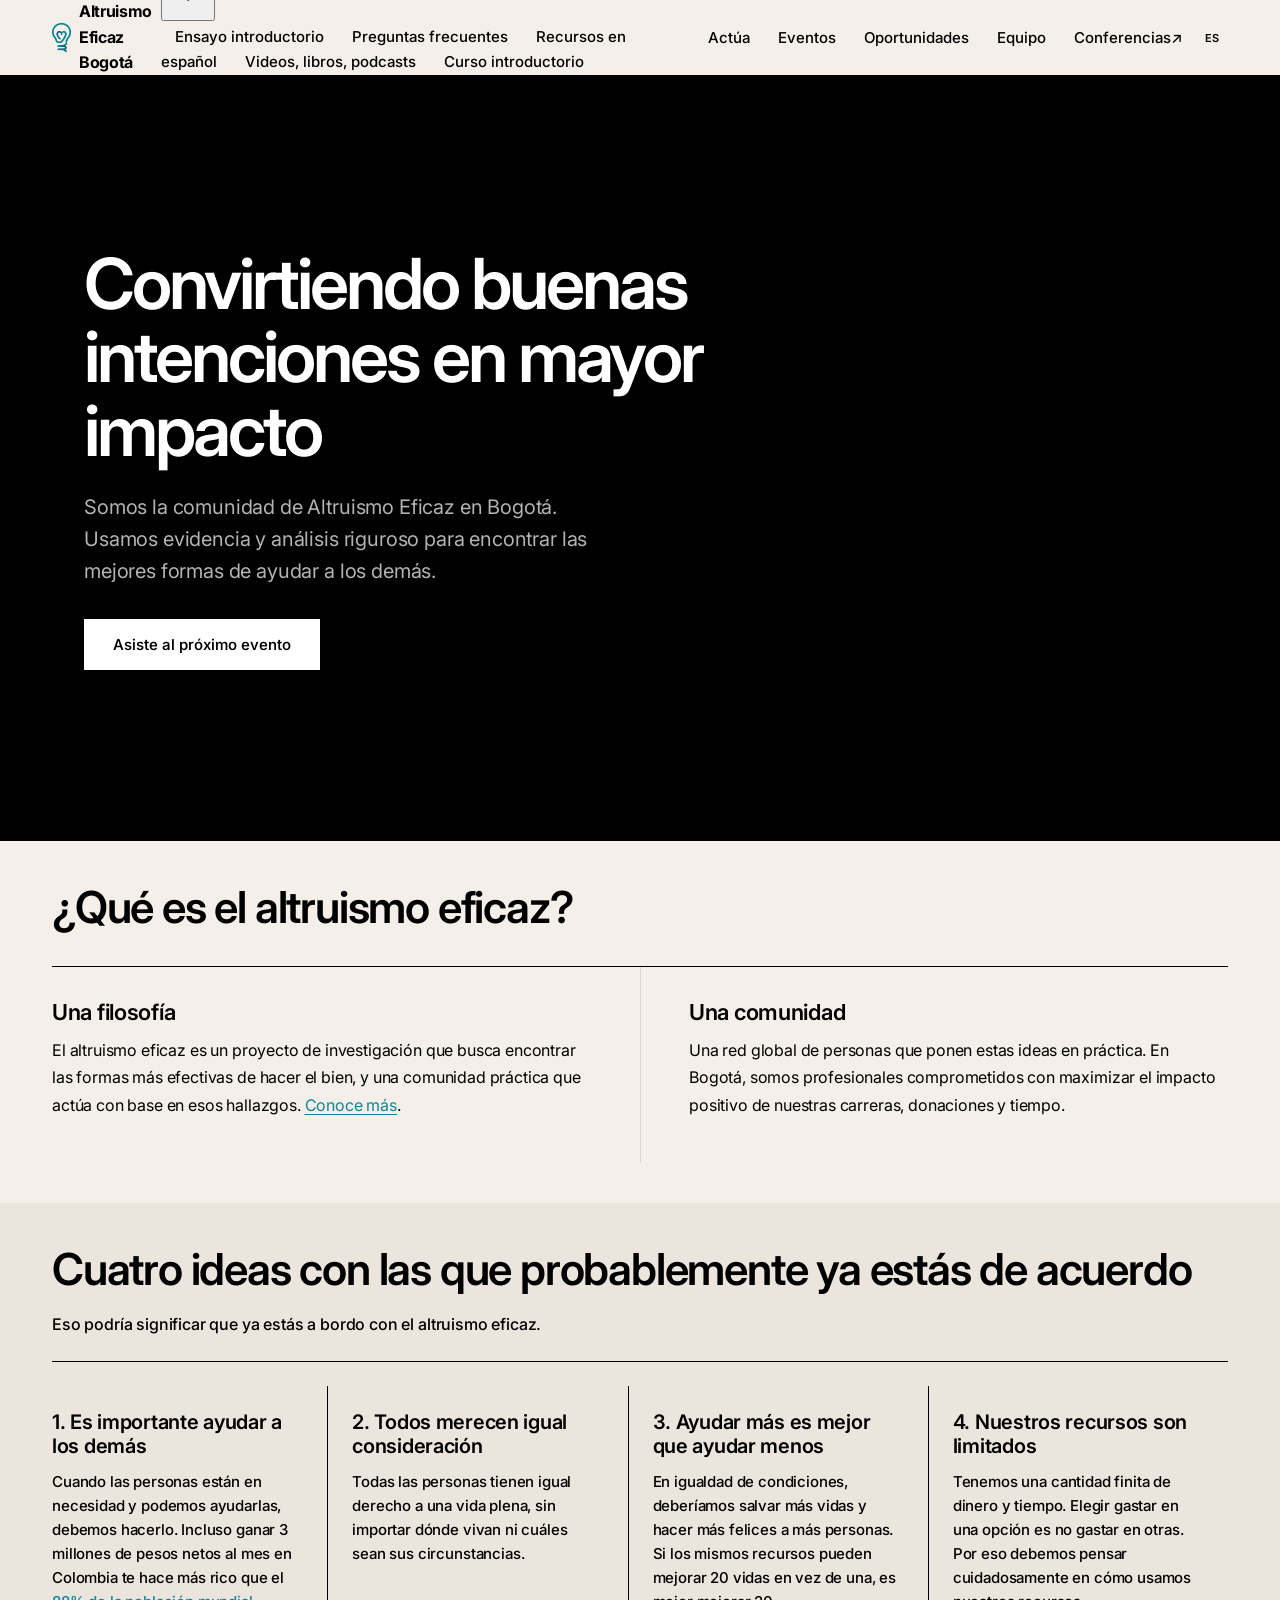
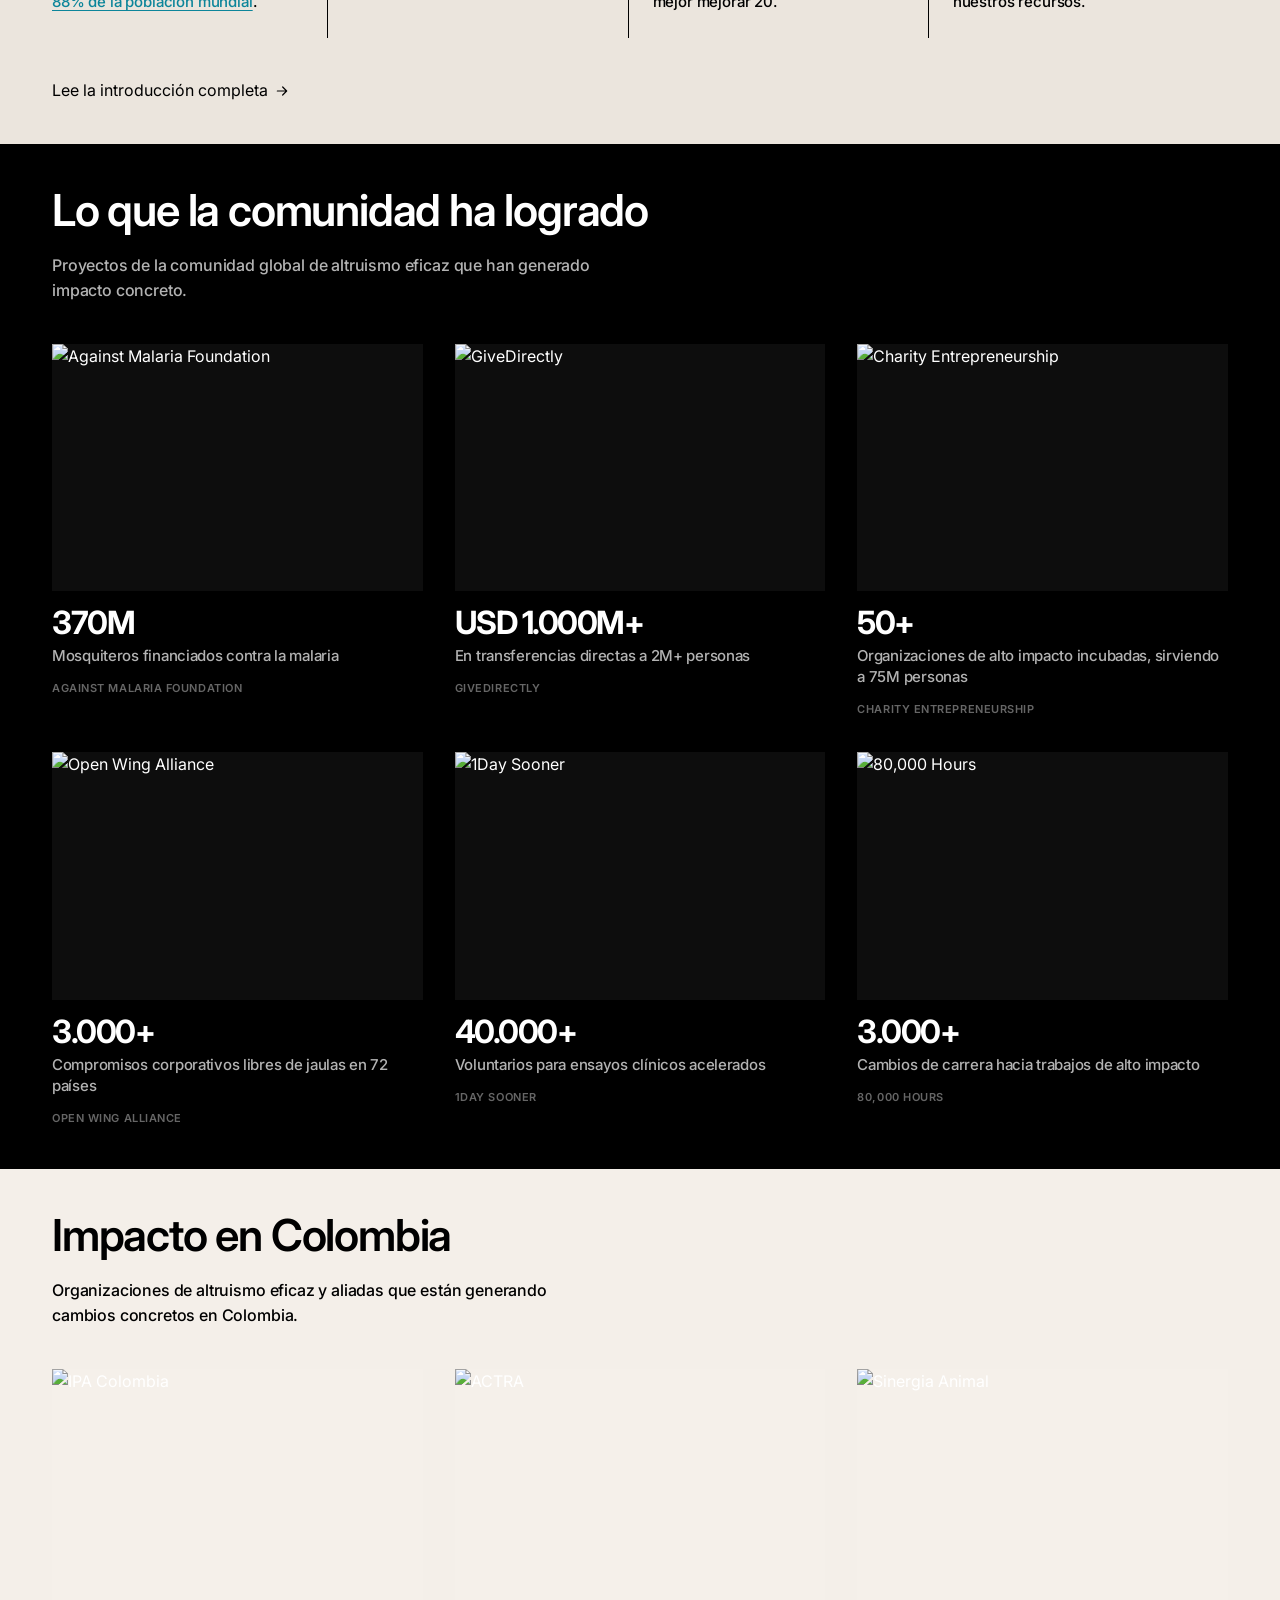
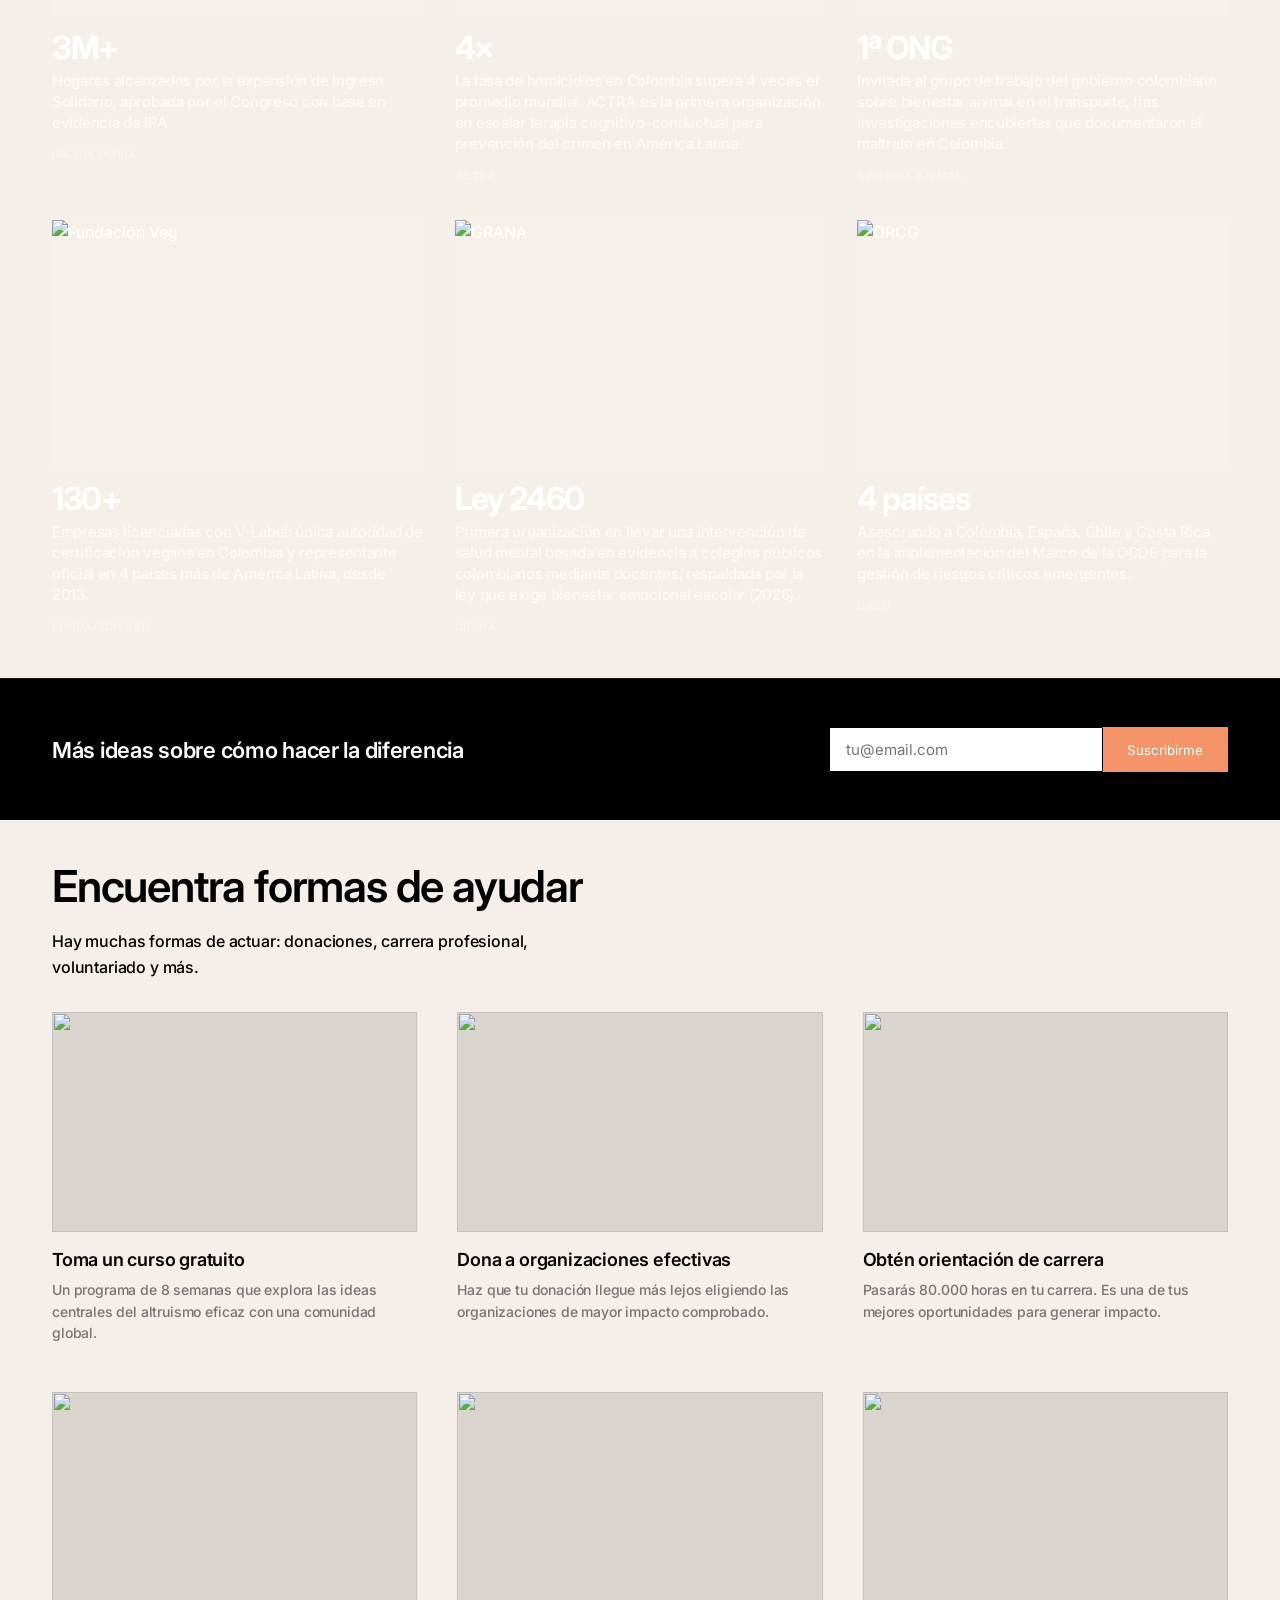
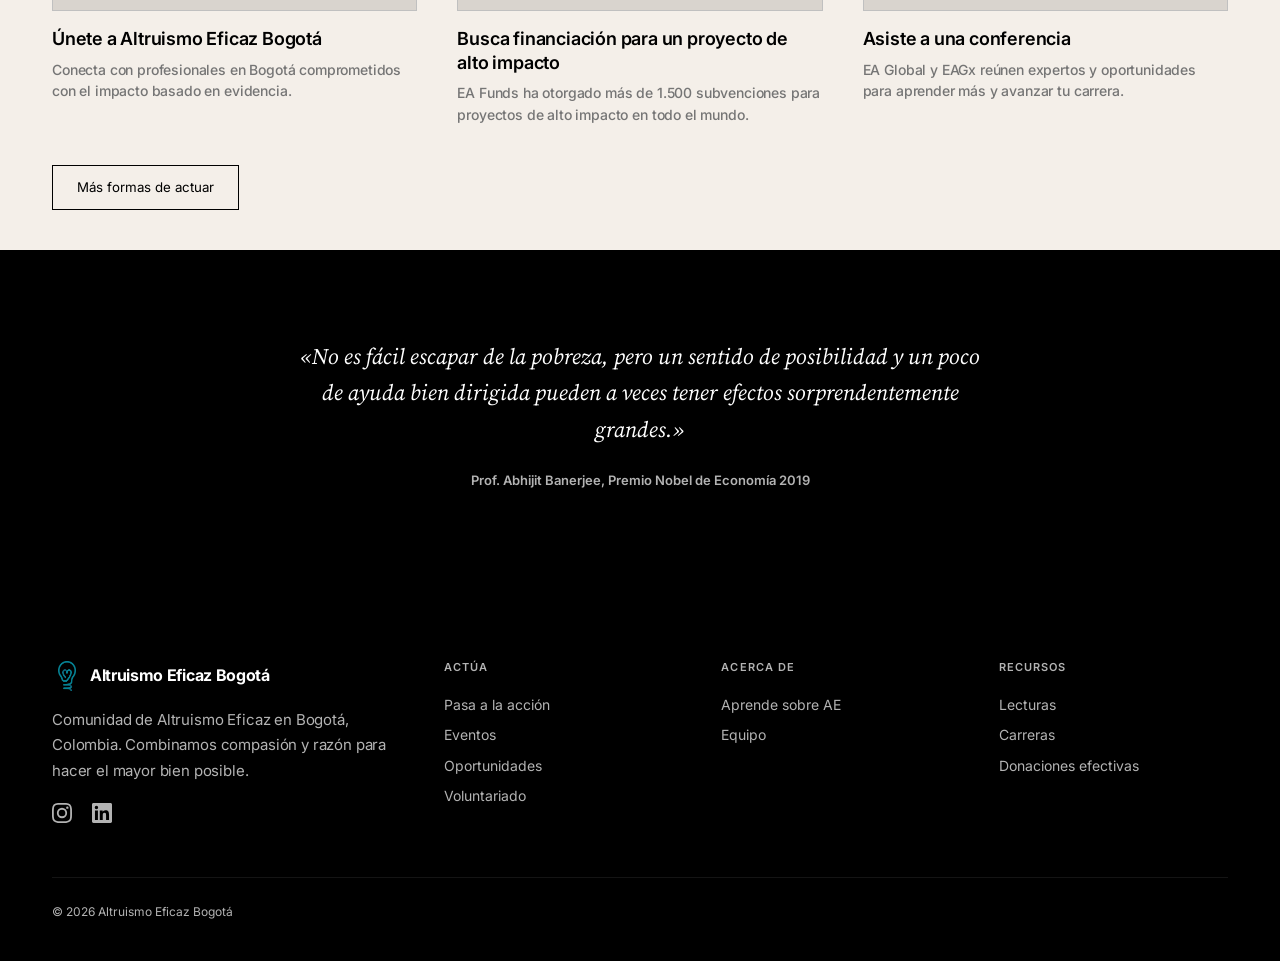
==== index.html @ b28246e8 "Update Colombia Impact cards with verified, Colombia-specific achievements" ====
<!DOCTYPE html>
<html lang="es">
<head>
  <meta charset="UTF-8">
  <meta name="viewport" content="width=device-width, initial-scale=1.0">
  <title>Altruismo Eficaz Bogotá</title>
  <meta name="description" content="Comunidad de Altruismo Eficaz en Bogotá. Combinamos compasión y razón para hacer el mayor bien posible.">
  <meta property="og:title" content="Altruismo Eficaz Bogotá">
  <meta property="og:description" content="Comunidad de Altruismo Eficaz en Bogotá. Combinamos compasión y razón para hacer el mayor bien posible.">
  <meta property="og:type" content="website">
  <meta property="og:image" content="https://website-three-orpin.vercel.app/img/hero.jpg">
  <link rel="canonical" href="https://website-three-orpin.vercel.app/">
  <link rel="preconnect" href="https://fonts.googleapis.com">
  <link rel="preconnect" href="https://fonts.gstatic.com" crossorigin>
  <link href="https://fonts.googleapis.com/css2?family=Inter:wght@400;500;600;700;800&family=Source+Serif+4:ital,opsz,wght@1,8..60,400;1,8..60,500&display=swap" rel="stylesheet">
  <link rel="icon" type="image/png" href="img/favicon.png">
  <link rel="apple-touch-icon" href="img/apple-touch-icon.png">
  <link rel="stylesheet" href="css/style.css">
</head>
<body>

  <!-- Navbar -->
  <nav class="navbar">
    <div class="container">
      <a href="index.html" class="nav-logo">
        <img src="img/logo-ea.png" alt="EA" class="nav-logo-icon">
        <span>Altruismo Eficaz Bogotá</span>
      </a>
      <div class="nav-links">
        <div class="nav-dropdown"><button class="nav-dropdown-toggle" type="button" aria-expanded="false" aria-haspopup="true"><span data-lang="es">Aprende</span><span data-lang="en">Learn</span><svg class="nav-dropdown-caret" viewBox="0 0 20 20" aria-hidden="true"><path d="M5.22 8.22a.75.75 0 0 1 1.06 0L10 11.94l3.72-3.72a.75.75 0 1 1 1.06 1.06l-4.25 4.25a.75.75 0 0 1-1.06 0L5.22 9.28a.75.75 0 0 1 0-1.06Z"/></svg></button><div class="nav-dropdown-menu" role="menu"><a href="about-ea.html" role="menuitem"><span data-lang="es">Ensayo introductorio</span><span data-lang="en">Intro essay</span></a><a href="faq.html" role="menuitem"><span data-lang="es">Preguntas frecuentes</span><span data-lang="en">FAQs</span></a><a href="recursos-espanol.html" role="menuitem"><span data-lang="es">Recursos en español</span><span data-lang="en">Spanish resources</span></a><a href="resources.html" role="menuitem"><span data-lang="es">Videos, libros, podcasts</span><span data-lang="en">Videos, books, podcasts</span></a><a href="https://www.effectivealtruism.org/courses/introductory-program" target="_blank" rel="noopener noreferrer" role="menuitem"><span data-lang="es">Curso introductorio online</span><span data-lang="en">Online intro course</span><span class="nav-dropdown-ext" aria-hidden="true">↗</span></a><a href="https://www.effectivealtruism.org/stories" target="_blank" rel="noopener noreferrer" role="menuitem"><span data-lang="es">Historias de la comunidad</span><span data-lang="en">Community stories</span><span class="nav-dropdown-ext" aria-hidden="true">↗</span></a><span class="nav-dropdown-placeholder" role="menuitem" aria-disabled="true"><span data-lang="es">Newsletter de EA</span><span data-lang="en">EA Newsletter</span></span><a href="https://forum.effectivealtruism.org/handbook" target="_blank" rel="noopener noreferrer" role="menuitem"><span data-lang="es">Manual de EA</span><span data-lang="en">EA Handbook</span><span class="nav-dropdown-ext" aria-hidden="true">↗</span></a><a href="https://forum.effectivealtruism.org/" target="_blank" rel="noopener noreferrer" role="menuitem"><span data-lang="es">Foro de EA</span><span data-lang="en">EA Forum</span><span class="nav-dropdown-ext" aria-hidden="true">↗</span></a></div></div>
        <a href="get-involved.html"><span data-lang="es">Actúa</span><span data-lang="en">Take action</span></a>
        <a href="events.html"><span data-lang="es">Eventos</span><span data-lang="en">Events</span></a>
        <a href="opportunities.html"><span data-lang="es">Oportunidades</span><span data-lang="en">Opportunities</span></a>
        <a href="team.html"><span data-lang="es">Equipo</span><span data-lang="en">Team</span></a>
        <a href="https://www.effectivealtruism.org/ea-global" target="_blank" rel="noopener noreferrer"><span data-lang="es">Conferencias</span><span data-lang="en">Conferences</span><span class="nav-ext" aria-hidden="true">↗</span></a>
      </div>
      <div class="nav-right">
        <div class="lang-toggle">
          <button data-lang="es">ES</button>
          <button data-lang="en">EN</button>
        </div>
        <button class="hamburger" aria-label="Menu">
          <span></span><span></span><span></span>
        </button>
      </div>
    </div>
  </nav>

  <!-- Mobile Nav -->
  <div class="mobile-nav">
    <a href="index.html" class="active"><span data-lang="es">Inicio</span><span data-lang="en">Home</span></a>
    <div class="nav-dropdown"><button class="nav-dropdown-toggle" type="button" aria-expanded="false" aria-haspopup="true"><span data-lang="es">Aprende</span><span data-lang="en">Learn</span><svg class="nav-dropdown-caret" viewBox="0 0 20 20" aria-hidden="true"><path d="M5.22 8.22a.75.75 0 0 1 1.06 0L10 11.94l3.72-3.72a.75.75 0 1 1 1.06 1.06l-4.25 4.25a.75.75 0 0 1-1.06 0L5.22 9.28a.75.75 0 0 1 0-1.06Z"/></svg></button><div class="nav-dropdown-menu" role="menu"><a href="about-ea.html" role="menuitem"><span data-lang="es">Ensayo introductorio</span><span data-lang="en">Intro essay</span></a><a href="faq.html" role="menuitem"><span data-lang="es">Preguntas frecuentes</span><span data-lang="en">FAQs</span></a><a href="recursos-espanol.html" role="menuitem"><span data-lang="es">Recursos en español</span><span data-lang="en">Spanish resources</span></a><a href="resources.html" role="menuitem"><span data-lang="es">Videos, libros, podcasts</span><span data-lang="en">Videos, books, podcasts</span></a><a href="https://www.effectivealtruism.org/courses/introductory-program" target="_blank" rel="noopener noreferrer" role="menuitem"><span data-lang="es">Curso introductorio online</span><span data-lang="en">Online intro course</span><span class="nav-dropdown-ext" aria-hidden="true">↗</span></a><a href="https://www.effectivealtruism.org/stories" target="_blank" rel="noopener noreferrer" role="menuitem"><span data-lang="es">Historias de la comunidad</span><span data-lang="en">Community stories</span><span class="nav-dropdown-ext" aria-hidden="true">↗</span></a><span class="nav-dropdown-placeholder" role="menuitem" aria-disabled="true"><span data-lang="es">Newsletter de EA</span><span data-lang="en">EA Newsletter</span></span><a href="https://forum.effectivealtruism.org/handbook" target="_blank" rel="noopener noreferrer" role="menuitem"><span data-lang="es">Manual de EA</span><span data-lang="en">EA Handbook</span><span class="nav-dropdown-ext" aria-hidden="true">↗</span></a><a href="https://forum.effectivealtruism.org/" target="_blank" rel="noopener noreferrer" role="menuitem"><span data-lang="es">Foro de EA</span><span data-lang="en">EA Forum</span><span class="nav-dropdown-ext" aria-hidden="true">↗</span></a></div></div>
    <a href="get-involved.html"><span data-lang="es">Actúa</span><span data-lang="en">Take action</span></a>
    <a href="events.html"><span data-lang="es">Eventos</span><span data-lang="en">Events</span></a>
    <a href="opportunities.html"><span data-lang="es">Oportunidades</span><span data-lang="en">Opportunities</span></a>
    <a href="team.html"><span data-lang="es">Equipo</span><span data-lang="en">Team</span></a>
    <a href="https://www.effectivealtruism.org/ea-global" target="_blank" rel="noopener noreferrer"><span data-lang="es">Conferencias</span><span data-lang="en">Conferences</span><span class="nav-ext" aria-hidden="true">↗</span></a>
  </div>

  <!-- Hero -->
  <section class="hero">
    <div class="hero-content">
      <h1>
        <span data-lang="es">Convirtiendo buenas intenciones en mayor impacto</span>
        <span data-lang="en">Turning good intentions into greater impact</span>
      </h1>
      <p>
        <span data-lang="es">Somos la comunidad de Altruismo Eficaz en Bogotá. Usamos evidencia y análisis riguroso para encontrar las mejores formas de ayudar a los demás.</span>
        <span data-lang="en">We are Bogotá's Effective Altruism community. We use evidence and rigorous analysis to find the best ways to help others.</span>
      </p>
      <div class="hero-buttons">
        <a href="events.html" class="btn btn-white btn-lg">
          <span data-lang="es">Asiste al próximo evento</span>
          <span data-lang="en">Come to our next event</span>
        </a>
      </div>
    </div>
  </section>

  <div class="page-content">

  <!-- What is EA? -->
  <section class="section bg-paper">
    <div class="container">
      <div class="fade-in">
        <h2>
          <span data-lang="es">¿Qué es el altruismo eficaz?</span>
          <span data-lang="en">What is effective altruism?</span>
        </h2>

        <div class="two-col-definition">
          <div class="col">
            <h3>
              <span data-lang="es">Una filosofía</span>
              <span data-lang="en">A philosophy</span>
            </h3>
            <p>
              <span data-lang="es">El altruismo eficaz es un proyecto de investigación que busca encontrar las formas más efectivas de hacer el bien, y una comunidad práctica que actúa con base en esos hallazgos. <a href="about-ea.html">Conoce más</a>.</span>
              <span data-lang="en">Effective altruism is a research project that seeks to find the most effective ways to do good, and a practical community that acts on those findings. <a href="about-ea.html">Learn more</a>.</span>
            </p>
          </div>
          <div class="col">
            <h3>
              <span data-lang="es">Una comunidad</span>
              <span data-lang="en">A community</span>
            </h3>
            <p>
              <span data-lang="es">Una red global de personas que ponen estas ideas en práctica. En Bogotá, somos profesionales comprometidos con maximizar el impacto positivo de nuestras carreras, donaciones y tiempo.</span>
              <span data-lang="en">A global network of people putting these ideas into practice. In Bogotá, we are professionals committed to maximizing the positive impact of our careers, donations, and time.</span>
            </p>
          </div>
        </div>
      </div>
    </div>
  </section>

  <!-- Four ideas -->
  <section class="section bg-warm">
    <div class="container">
      <div class="fade-in">
        <h2>
          <span data-lang="es">Cuatro ideas con las que probablemente ya estás de acuerdo</span>
          <span data-lang="en">Four ideas you probably already agree with</span>
        </h2>
        <p class="section-subtitle">
          <span data-lang="es">Eso podría significar que ya estás a bordo con el altruismo eficaz.</span>
          <span data-lang="en">That could mean you're already on board with effective altruism.</span>
        </p>
        <hr class="section-rule">

        <div class="ideas-grid">
          <div class="idea-item">
            <h4>
              <span data-lang="es">1. Es importante ayudar a los demás</span>
              <span data-lang="en">1. It's important to help others</span>
            </h4>
            <p>
              <span data-lang="es">Cuando las personas están en necesidad y podemos ayudarlas, debemos hacerlo. Incluso ganar 3 millones de pesos netos al mes en Colombia te hace más rico que el <a href="https://www.givingwhatwecan.org/how-rich-am-i?income=36000000&countryCode=COL&numAdults=1&numChildren=0" target="_blank" rel="noopener">88% de la población mundial</a>.</span>
              <span data-lang="en">When people are in need and we can help them, we should. Even earning 3 million pesos a month after taxes in Colombia makes you richer than <a href="https://www.givingwhatwecan.org/how-rich-am-i?income=36000000&countryCode=COL&numAdults=1&numChildren=0" target="_blank" rel="noopener">88% of the world's population</a>.</span>
            </p>
          </div>

          <div class="idea-item">
            <h4>
              <span data-lang="es">2. Todos merecen igual consideración</span>
              <span data-lang="en">2. Everyone deserves equal consideration</span>
            </h4>
            <p>
              <span data-lang="es">Todas las personas tienen igual derecho a una vida plena, sin importar dónde vivan ni cuáles sean sus circunstancias.</span>
              <span data-lang="en">Everyone has an equal claim to a fulfilling life, regardless of where they live or their circumstances.</span>
            </p>
          </div>

          <div class="idea-item">
            <h4>
              <span data-lang="es">3. Ayudar más es mejor que ayudar menos</span>
              <span data-lang="en">3. Helping more is better than helping less</span>
            </h4>
            <p>
              <span data-lang="es">En igualdad de condiciones, deberíamos salvar más vidas y hacer más felices a más personas. Si los mismos recursos pueden mejorar 20 vidas en vez de una, es mejor mejorar 20.</span>
              <span data-lang="en">All else being equal, we should save more lives and make more people happier. If the same resources can improve 20 lives instead of one, it's better to improve 20.</span>
            </p>
          </div>

          <div class="idea-item">
            <h4>
              <span data-lang="es">4. Nuestros recursos son limitados</span>
              <span data-lang="en">4. Our resources are limited</span>
            </h4>
            <p>
              <span data-lang="es">Tenemos una cantidad finita de dinero y tiempo. Elegir gastar en una opción es no gastar en otras. Por eso debemos pensar cuidadosamente en cómo usamos nuestros recursos.</span>
              <span data-lang="en">We have a finite amount of money and time. Choosing to spend on one option means not spending it on others. That's why we must think carefully about how we use our resources.</span>
            </p>
          </div>
        </div>

        <div class="section-cta">
          <a href="about-ea.html" class="link-arrow">
            <span data-lang="es">Lee la introducción completa</span>
            <span data-lang="en">Read the full introduction</span>
            <svg width="16" height="16" viewBox="0 0 16 16" fill="none"><path d="M3.333 8h9.334M8.667 4l4 4-4 4" stroke="currentColor" stroke-width="1.2" stroke-linecap="round" stroke-linejoin="round"/></svg>
          </a>
        </div>
      </div>
    </div>
  </section>

  <!-- What the community has achieved -->
  <section class="section-dark impact-section">
    <div class="container">
      <div class="fade-in">
        <h2>
          <span data-lang="es">Lo que la comunidad ha logrado</span>
          <span data-lang="en">What the community has achieved</span>
        </h2>
        <p class="section-subtitle" style="color: var(--text-light-muted);">
          <span data-lang="es">Proyectos de la comunidad global de altruismo eficaz que han generado impacto concreto.</span>
          <span data-lang="en">Projects from the global effective altruism community with concrete, measurable impact.</span>
        </p>
      </div>

      <div class="impact-grid fade-in">
        <a href="https://www.againstmalaria.com/" class="impact-card">
          <div class="impact-card-img"><img src="img/impact-amf.jpg" alt="Against Malaria Foundation" loading="lazy"></div>
          <div class="impact-card-body">
            <span class="impact-stat">370M</span>
            <h4><span data-lang="es">Mosquiteros financiados contra la malaria</span><span data-lang="en">Bed nets funded against malaria</span></h4>
            <span class="impact-org">Against Malaria Foundation</span>
          </div>
        </a>

        <a href="https://www.givedirectly.org/" class="impact-card">
          <div class="impact-card-img"><img src="img/impact-gd.jpg" alt="GiveDirectly" loading="lazy"></div>
          <div class="impact-card-body">
            <span class="impact-stat"><span data-lang="es">USD 1.000M+</span><span data-lang="en">US$1B+</span></span>
            <h4><span data-lang="es">En transferencias directas a 2M+ personas</span><span data-lang="en">In cash transfers to 2M+ people</span></h4>
            <span class="impact-org">GiveDirectly</span>
          </div>
        </a>

        <a href="https://www.charityentrepreneurship.com/" class="impact-card">
          <div class="impact-card-img"><img src="img/impact-ce.jpg" alt="Charity Entrepreneurship" loading="lazy"></div>
          <div class="impact-card-body">
            <span class="impact-stat">50+</span>
            <h4><span data-lang="es">Organizaciones de alto impacto incubadas, sirviendo a 75M personas</span><span data-lang="en">High-impact charities incubated, serving 75M people</span></h4>
            <span class="impact-org">Charity Entrepreneurship</span>
          </div>
        </a>

        <a href="https://openwingalliance.org/" class="impact-card">
          <div class="impact-card-img"><img src="img/impact-owa.jpg" alt="Open Wing Alliance" loading="lazy"></div>
          <div class="impact-card-body">
            <span class="impact-stat">3.000+</span>
            <h4><span data-lang="es">Compromisos corporativos libres de jaulas en 72 países</span><span data-lang="en">Corporate cage-free commitments across 72 countries</span></h4>
            <span class="impact-org">Open Wing Alliance</span>
          </div>
        </a>

        <a href="https://www.1daysooner.org/" class="impact-card">
          <div class="impact-card-img"><img src="img/impact-1ds.jpg" alt="1Day Sooner" loading="lazy"></div>
          <div class="impact-card-body">
            <span class="impact-stat">40.000+</span>
            <h4><span data-lang="es">Voluntarios para ensayos clínicos acelerados</span><span data-lang="en">Volunteers for accelerated clinical trials</span></h4>
            <span class="impact-org">1Day Sooner</span>
          </div>
        </a>

        <a href="https://80000hours.org/" class="impact-card">
          <div class="impact-card-img"><img src="img/impact-80k.jpg" alt="80,000 Hours" loading="lazy"></div>
          <div class="impact-card-body">
            <span class="impact-stat">3.000+</span>
            <h4><span data-lang="es">Cambios de carrera hacia trabajos de alto impacto</span><span data-lang="en">Career changes toward high-impact work</span></h4>
            <span class="impact-org">80,000 Hours</span>
          </div>
        </a>
      </div>
    </div>
  </section>

  <!-- Colombia Impact -->
  <section class="section bg-paper impact-section">
    <div class="container">
      <div class="fade-in">
        <h2>
          <span data-lang="es">Impacto en Colombia</span>
          <span data-lang="en">Impact in Colombia</span>
        </h2>
        <p class="section-subtitle">
          <span data-lang="es">Organizaciones de altruismo eficaz y aliadas que están generando cambios concretos en Colombia.</span>
          <span data-lang="en">Effective altruism and aligned organizations driving concrete change in Colombia.</span>
        </p>
      </div>

      <div class="impact-grid fade-in">
        <a href="https://www.poverty-action.org/country/colombia" class="impact-card impact-card-light">
          <div class="impact-card-img"><img src="img/impact-ipa.jpg" alt="IPA Colombia" loading="lazy"></div>
          <div class="impact-card-body">
            <span class="impact-stat">3M+</span>
            <h4><span data-lang="es">Hogares alcanzados por la expansión de Ingreso Solidario, aprobada por el Congreso con base en evidencia de IPA</span><span data-lang="en">Households reached by the Ingreso Solidario expansion, approved by Congress based on IPA evidence</span></h4>
            <span class="impact-org">IPA Colombia</span>
          </div>
        </a>

        <a href="https://actra.ngo/" class="impact-card impact-card-light">
          <div class="impact-card-img"><img src="img/impact-actra.jpg" alt="ACTRA" loading="lazy"></div>
          <div class="impact-card-body">
            <span class="impact-stat">4×</span>
            <h4><span data-lang="es">La tasa de homicidios en Colombia supera 4 veces el promedio mundial. ACTRA es la primera organización en escalar terapia cognitivo-conductual para prevención del crimen en América Latina.</span><span data-lang="en">Colombia's homicide rate is 4x the global average. ACTRA is the first organization to scale cognitive behavioral therapy for crime prevention in Latin America.</span></h4>
            <span class="impact-org">ACTRA</span>
          </div>
        </a>

        <a href="https://sinergiaanimal.org/" class="impact-card impact-card-light">
          <div class="impact-card-img"><img src="img/impact-sinergia.jpg" alt="Sinergia Animal" loading="lazy"></div>
          <div class="impact-card-body">
            <span class="impact-stat">1ª ONG</span>
            <h4><span data-lang="es">Invitada al grupo de trabajo del gobierno colombiano sobre bienestar animal en el transporte, tras investigaciones encubiertas que documentaron el maltrato en Colombia.</span><span data-lang="en">First NGO invited to join a Colombian government working group on animal welfare in transport, following undercover investigations documenting cruelty in Colombia.</span></h4>
            <span class="impact-org">Sinergia Animal</span>
          </div>
        </a>

        <a href="https://fundacionveg.org/" class="impact-card impact-card-light">
          <div class="impact-card-img"><img src="img/impact-veg.jpg" alt="Fundación Veg" loading="lazy"></div>
          <div class="impact-card-body">
            <span class="impact-stat">130+</span>
            <h4><span data-lang="es">Empresas licenciadas con V-Label: única autoridad de certificación vegana en Colombia y representante oficial en 4 países más de América Latina, desde 2013.</span><span data-lang="en">Companies licensed with V-Label: the only vegan certification authority in Colombia and official representative in 4 other Latin American countries, since 2013.</span></h4>
            <span class="impact-org">Fundación Veg</span>
          </div>
        </a>

        <a href="https://grana-org.lovable.app/" class="impact-card impact-card-light">
          <div class="impact-card-img"><img src="img/impact-grana.jpg" alt="GRANA" loading="lazy"></div>
          <div class="impact-card-body">
            <span class="impact-stat">Ley 2460</span>
            <h4><span data-lang="es">Primera organización en llevar una intervención de salud mental basada en evidencia a colegios públicos colombianos mediante docentes, respaldada por la ley que exige bienestar emocional escolar (2026).</span><span data-lang="en">First organization to bring an evidence-based mental health intervention to Colombian public schools via teachers, backed by the 2026 law mandating school emotional wellbeing.</span></h4>
            <span class="impact-org">GRANA</span>
          </div>
        </a>

        <a href="https://www.orcg.info" class="impact-card impact-card-light">
          <div class="impact-card-img"><img src="img/impact-orcg.jpg" alt="ORCG" loading="lazy"></div>
          <div class="impact-card-body">
            <span class="impact-stat">4 países</span>
            <h4><span data-lang="es">Asesorando a Colombia, España, Chile y Costa Rica en la implementación del Marco de la OCDE para la gestión de riesgos críticos emergentes.</span><span data-lang="en">Advising Colombia, Spain, Chile, and Costa Rica on implementing the OECD Framework for Managing Emerging Critical Risks.</span></h4>
            <span class="impact-org">ORCG</span>
          </div>
        </a>

      </div>
    </div>
  </section>

  <!-- Newsletter -->
  <section class="section-dark newsletter-section" style="border-top: 1px solid rgba(255,255,255,0.08);">
    <div class="container">
      <div class="newsletter-inner">
        <h3 style="color: var(--text-light);">
          <span data-lang="es">Más ideas sobre cómo hacer la diferencia</span>
          <span data-lang="en">More ideas on how to make a difference</span>
        </h3>
        <div class="newsletter-form">
          <input type="email" placeholder="tu@email.com">
          <a href="#newsletter" class="btn btn-salmon">
            <span data-lang="es">Suscribirme</span>
            <span data-lang="en">Subscribe</span>
          </a>
        </div>
      </div>
    </div>
  </section>

  <!-- Find ways to help -->
  <section class="section bg-paper">
    <div class="container">
      <div class="fade-in">
        <h2>
          <span data-lang="es">Encuentra formas de ayudar</span>
          <span data-lang="en">Find ways to help</span>
        </h2>
        <p class="section-subtitle">
          <span data-lang="es">Hay muchas formas de actuar: donaciones, carrera profesional, voluntariado y más.</span>
          <span data-lang="en">There are many ways to take action: donations, career choices, volunteering, and more.</span>
        </p>

        <div class="ways-cards">
          <a href="https://www.effectivealtruism.org/courses" class="way-card">
            <div class="way-card-img"><img src="img/ways-course.jpg" alt="" loading="lazy"></div>
            <h5><span data-lang="es">Toma un curso gratuito</span><span data-lang="en">Take a free online course</span></h5>
            <p><span data-lang="es">Un programa de 8 semanas que explora las ideas centrales del altruismo eficaz con una comunidad global.</span><span data-lang="en">An 8-week program exploring the core ideas of effective altruism with a global community.</span></p>
          </a>

          <a href="https://www.givingwhatwecan.org/best-charities-to-donate-to-2025" class="way-card">
            <div class="way-card-img"><img src="img/ways-donate.jpg" alt="" loading="lazy"></div>
            <h5><span data-lang="es">Dona a organizaciones efectivas</span><span data-lang="en">Donate to effective charities</span></h5>
            <p><span data-lang="es">Haz que tu donación llegue más lejos eligiendo las organizaciones de mayor impacto comprobado.</span><span data-lang="en">Make your donation go further by choosing charities with the highest proven impact.</span></p>
          </a>

          <a href="https://www.80000hours.org/" class="way-card">
            <div class="way-card-img"><img src="img/ways-career.jpg" alt="" loading="lazy"></div>
            <h5><span data-lang="es">Obtén orientación de carrera</span><span data-lang="en">Get career guidance</span></h5>
            <p><span data-lang="es">Pasarás 80.000 horas en tu carrera. Es una de tus mejores oportunidades para generar impacto.</span><span data-lang="en">You'll spend 80,000 hours on your career. It's one of your best opportunities for impact.</span></p>
          </a>

          <a href="get-involved.html" class="way-card">
            <div class="way-card-img"><img src="img/ways-join.jpg" alt="" loading="lazy"></div>
            <h5><span data-lang="es">Únete a Altruismo Eficaz Bogotá</span><span data-lang="en">Join Effective Altruism Bogotá</span></h5>
            <p><span data-lang="es">Conecta con profesionales en Bogotá comprometidos con el impacto basado en evidencia.</span><span data-lang="en">Connect with professionals in Bogotá committed to evidence-based impact.</span></p>
          </a>

          <a href="https://funds.effectivealtruism.org/" class="way-card">
            <div class="way-card-img"><img src="img/ways-funding.jpg" alt="" loading="lazy"></div>
            <h5><span data-lang="es">Busca financiación para un proyecto de alto impacto</span><span data-lang="en">Seek funding for a high-impact project</span></h5>
            <p><span data-lang="es">EA Funds ha otorgado más de 1.500 subvenciones para proyectos de alto impacto en todo el mundo.</span><span data-lang="en">EA Funds has awarded over 1,500 grants for high-impact projects around the world.</span></p>
          </a>

          <a href="https://www.effectivealtruism.org/ea-global" class="way-card">
            <div class="way-card-img"><img src="img/ways-conference.jpg" alt="" loading="lazy"></div>
            <h5><span data-lang="es">Asiste a una conferencia</span><span data-lang="en">Attend a conference</span></h5>
            <p><span data-lang="es">EA Global y EAGx reúnen expertos y oportunidades para aprender más y avanzar tu carrera.</span><span data-lang="en">EA Global and EAGx feature experts and opportunities to learn more and advance your career.</span></p>
          </a>
        </div>

        <div class="section-cta">
          <a href="get-involved.html" class="btn btn-secondary">
            <span data-lang="es">Más formas de actuar</span>
            <span data-lang="en">More ways to take action</span>
          </a>
        </div>
      </div>
    </div>
  </section>

  <!-- Quote -->
  <section class="section-dark">
    <div class="container">
      <div class="quote-block fade-in">
        <blockquote>
          <span data-lang="es">«No es fácil escapar de la pobreza, pero un sentido de posibilidad y un poco de ayuda bien dirigida pueden a veces tener efectos sorprendentemente grandes.»</span>
          <span data-lang="en">"It is not easy to escape from poverty, but a sense of possibility and a little bit of well-targeted help can sometimes have surprisingly large effects."</span>
        </blockquote>
        <cite>Prof. Abhijit Banerjee, <span data-lang="es">Premio Nobel de Economía 2019</span><span data-lang="en">Nobel Laureate in Economics 2019</span></cite>
      </div>
    </div>
  </section>

  </div><!-- .page-content -->

  <!-- Footer -->
  <footer class="footer">
    <div class="container">
      <div class="footer-grid">
        <div class="footer-brand">
          <a href="index.html" class="nav-logo" style="color: white;">
            <img src="img/logo-ea.png" alt="EA" class="nav-logo-icon">
            <span>Altruismo Eficaz Bogotá</span>
          </a>
          <p>
            <span data-lang="es">Comunidad de Altruismo Eficaz en Bogotá, Colombia. Combinamos compasión y razón para hacer el mayor bien posible.</span>
            <span data-lang="en">Effective Altruism community in Bogotá, Colombia. Combining compassion and reason to do the most good.</span>
          </p>
          <div class="footer-social">
            <a href="https://www.instagram.com/aebogota/" target="_blank" rel="noopener noreferrer" title="Instagram"><svg width="20" height="20" viewBox="0 0 24 24" fill="currentColor"><path d="M12 2.163c3.204 0 3.584.012 4.85.07 3.252.148 4.771 1.691 4.919 4.919.058 1.265.069 1.645.069 4.849 0 3.205-.012 3.584-.069 4.849-.149 3.225-1.664 4.771-4.919 4.919-1.266.058-1.644.07-4.85.07-3.204 0-3.584-.012-4.849-.07-3.26-.149-4.771-1.699-4.919-4.92-.058-1.265-.07-1.644-.07-4.849 0-3.204.013-3.583.07-4.849.149-3.227 1.664-4.771 4.919-4.919 1.266-.057 1.645-.069 4.849-.069zM12 0C8.741 0 8.333.014 7.053.072 2.695.272.273 2.69.073 7.052.014 8.333 0 8.741 0 12c0 3.259.014 3.668.072 4.948.2 4.358 2.618 6.78 6.98 6.98C8.333 23.986 8.741 24 12 24c3.259 0 3.668-.014 4.948-.072 4.354-.2 6.782-2.618 6.979-6.98.059-1.28.073-1.689.073-4.948 0-3.259-.014-3.667-.072-4.947-.196-4.354-2.617-6.78-6.979-6.98C15.668.014 15.259 0 12 0zm0 5.838a6.162 6.162 0 100 12.324 6.162 6.162 0 000-12.324zM12 16a4 4 0 110-8 4 4 0 010 8zm6.406-11.845a1.44 1.44 0 100 2.881 1.44 1.44 0 000-2.881z"/></svg></a>
            <a href="https://co.linkedin.com/company/altruismo-eficaz-colombia" target="_blank" rel="noopener noreferrer" title="LinkedIn"><svg width="20" height="20" viewBox="0 0 24 24" fill="currentColor"><path d="M20.447 20.452h-3.554v-5.569c0-1.328-.027-3.037-1.852-3.037-1.853 0-2.136 1.445-2.136 2.939v5.667H9.351V9h3.414v1.561h.046c.477-.9 1.637-1.85 3.37-1.85 3.601 0 4.267 2.37 4.267 5.455v6.286zM5.337 7.433a2.062 2.062 0 01-2.063-2.065 2.064 2.064 0 112.063 2.065zm1.782 13.019H3.555V9h3.564v11.452zM22.225 0H1.771C.792 0 0 .774 0 1.729v20.542C0 23.227.792 24 1.771 24h20.451C23.2 24 24 23.227 24 22.271V1.729C24 .774 23.2 0 22.222 0h.003z"/></svg></a>
          </div>
        </div>

        <div>
          <h4><span data-lang="es">Actúa</span><span data-lang="en">Take action</span></h4>
          <div class="footer-links">
            <a href="get-involved.html"><span data-lang="es">Pasa a la acción</span><span data-lang="en">Take action</span></a>
            <a href="events.html"><span data-lang="es">Eventos</span><span data-lang="en">Events</span></a>
            <a href="opportunities.html"><span data-lang="es">Oportunidades</span><span data-lang="en">Opportunities</span></a>
            <a href="team.html#join"><span data-lang="es">Voluntariado</span><span data-lang="en">Volunteer</span></a>
          </div>
        </div>

        <div>
          <h4><span data-lang="es">Acerca de</span><span data-lang="en">About</span></h4>
          <div class="footer-links">
            <a href="about-ea.html"><span data-lang="es">Aprende sobre AE</span><span data-lang="en">Learn about EA</span></a>
            <a href="team.html"><span data-lang="es">Equipo</span><span data-lang="en">Team</span></a>
          </div>
        </div>

        <div>
          <h4><span data-lang="es">Recursos</span><span data-lang="en">Resources</span></h4>
          <div class="footer-links">
            <a href="resources.html#reading"><span data-lang="es">Lecturas</span><span data-lang="en">Reading List</span></a>
            <a href="resources.html#careers"><span data-lang="es">Carreras</span><span data-lang="en">Careers</span></a>
            <a href="resources.html#giving"><span data-lang="es">Donaciones efectivas</span><span data-lang="en">Effective Giving</span></a>
          </div>
        </div>
      </div>

      <div class="footer-bottom">
        <span>&copy; 2026 Altruismo Eficaz Bogotá</span>
      </div>
    </div>
  </footer>

  <script src="js/main.js"></script>
</body>
</html>
---- css/style.css ----
/* ============================================
   EA Bogotá — Editorial Design System
   Matches effectivealtruism.org aesthetic:
   Flat, Inter throughout, warm paper bg
   ============================================ */

/* --- CSS Variables --- */
:root {
  /* Backgrounds */
  --bg-paper: #f4efe9;
  --bg-dark: #000000;
  --bg-accent: #c9d7d8;
  --bg-white: #ffffff;

  /* Text */
  --text-primary: #000000;
  --text-secondary: #757575;
  --text-body: #000000;
  --text-light: #ffffff;
  --text-light-muted: rgba(255, 255, 255, 0.7);
  --text-muted: #808080;

  /* Links */
  --color-link: #0c859a;
  --color-link-teal: #0c859a;

  /* Borders */
  --border-dark: #000000;
  --border-light: rgba(0, 0, 0, 0.1);
  --border-lighter: rgba(0, 0, 0, 0.06);

  /* Spacing */
  --section-padding: 2.5rem;
  --section-padding-lg: 3rem;
  --max-width: 1240px;
  --max-width-narrow: 752px;
  --nav-height: 76px;

  /* Accent */
  --color-salmon: #f59469;

  /* Typography */
  --font-heading: 'Inter', -apple-system, BlinkMacSystemFont, 'Segoe UI', sans-serif;
  --font-body: 'Inter', -apple-system, BlinkMacSystemFont, 'Segoe UI', sans-serif;
  --font-serif: 'Source Serif 4', 'Charis SIL', Georgia, serif;
  --font-ui: 'Inter', -apple-system, BlinkMacSystemFont, 'Segoe UI', sans-serif;

  /* Transitions */
  --transition: 0.2s ease-in-out;
}

/* --- Reset & Base --- */
*, *::before, *::after {
  margin: 0;
  padding: 0;
  box-sizing: border-box;
}

html {
  scroll-behavior: smooth;
  font-size: 16px;
}

body {
  font-family: var(--font-body);
  color: var(--text-body);
  background-color: var(--bg-paper);
  line-height: 1.6;
  font-weight: 400;
  -webkit-font-smoothing: antialiased;
  -moz-osx-font-smoothing: grayscale;
  overflow-x: hidden;
}

img {
  max-width: 100%;
  height: auto;
  display: block;
}

a {
  color: var(--text-primary);
  text-decoration: none;
  transition: color var(--transition);
}

ul, ol {
  list-style: none;
}

::selection {
  background: var(--text-primary);
  color: var(--text-light);
}

/* --- Typography --- */
h1, h2, h3, h4, h5, h6 {
  font-family: var(--font-heading);
  color: var(--text-primary);
  font-weight: 600;
}

h1 {
  font-size: clamp(2.75rem, 5.5vw, 4.5rem);
  letter-spacing: -3px;
  line-height: 1.04;
  margin-bottom: 1.5rem;
}

h2 {
  font-size: clamp(1.75rem, 3.5vw, 2.75rem);
  letter-spacing: -1.2px;
  line-height: 1.2;
  margin-bottom: 1rem;
}

h3 {
  font-size: 1.375rem;
  letter-spacing: -0.28px;
  line-height: 1.2;
  margin-bottom: 0.75rem;
}

h4 {
  font-size: 1.25rem;
  letter-spacing: -0.28px;
  line-height: 1.2;
  margin-bottom: 0.5rem;
}

h5 {
  font-size: 1.125rem;
  letter-spacing: -0.2px;
  line-height: 1.3;
}

h6 {
  font-size: 1rem;
  font-weight: 500;
  letter-spacing: -0.2px;
  line-height: 1.4;
}

p {
  margin-bottom: 1.25rem;
  font-size: 1rem;
  line-height: 1.6;
  font-weight: 400;
  letter-spacing: -0.16px;
}

.text-center { text-align: center; }

/* --- Language Toggle --- */
[data-lang="en"] { display: none; }
html[lang="en"] [data-lang="en"] { display: inline; }
html[lang="en"] [data-lang="es"] { display: none; }

div[data-lang] { display: block; }
div[data-lang="en"] { display: none; }
html[lang="en"] div[data-lang="en"] { display: block; }
html[lang="en"] div[data-lang="es"] { display: none; }

/* --- Layout --- */
.container {
  max-width: var(--max-width);
  margin: 0 auto;
  padding: 0 2rem;
}

.container-narrow {
  max-width: var(--max-width-narrow);
  margin: 0 auto;
  padding: 0 2rem;
}

.section {
  padding: var(--section-padding) 0;
}

/* === BUTTONS — square, flat, black === */
.btn {
  display: inline-flex;
  align-items: center;
  gap: 0.5rem;
  padding: 12px 24px;
  border-radius: 0;
  font-family: var(--font-ui);
  font-size: 13.3px;
  font-weight: 400;
  cursor: pointer;
  border: 0.8px solid var(--text-primary);
  transition: all var(--transition);
  text-decoration: none;
  letter-spacing: 0;
  line-height: 1.4;
}

.btn-primary {
  background-color: var(--text-primary);
  color: var(--text-light);
}

.btn-primary:hover {
  background-color: #333;
  color: var(--text-light);
}

.btn-secondary {
  background-color: transparent;
  color: var(--text-primary);
  border-color: var(--text-primary);
}

.btn-secondary:hover {
  background-color: var(--text-primary);
  color: var(--text-light);
}

.btn-light {
  background-color: transparent;
  color: var(--text-light);
  border-color: rgba(255, 255, 255, 0.7);
}

.btn-light:hover {
  background-color: rgba(255, 255, 255, 0.1);
  color: var(--text-light);
  border-color: var(--text-light);
}

.btn-white {
  background-color: var(--text-light);
  color: var(--text-primary);
  border-color: var(--text-light);
}

.btn-white:hover {
  background-color: rgba(255, 255, 255, 0.85);
  color: var(--text-primary);
}

.btn-lg {
  padding: 14px 28px;
  font-size: 15px;
  font-weight: 550;
}

/* === NAVBAR — clean, minimal === */
.navbar {
  position: fixed;
  top: 0;
  left: 0;
  right: 0;
  height: var(--nav-height);
  background-color: rgba(244, 239, 233, 0.95);
  backdrop-filter: blur(8px);
  -webkit-backdrop-filter: blur(8px);
  z-index: 1000;
  font-family: var(--font-ui);
  transition: background-color var(--transition);
  border-bottom: 1px solid var(--border-dark);
}

.navbar .container {
  display: flex;
  align-items: center;
  justify-content: space-between;
  height: 100%;
}

.nav-logo {
  display: flex;
  align-items: center;
  gap: 0.5rem;
  font-family: var(--font-heading);
  font-size: 1rem;
  font-weight: 700;
  color: var(--text-primary);
  letter-spacing: -0.02em;
}

.nav-logo:hover {
  color: var(--text-primary);
}

img.nav-logo-icon {
  width: 30px;
  height: 30px;
  object-fit: contain;
}

.nav-links {
  display: flex;
  align-items: center;
  gap: 0;
}

.nav-links a {
  padding: 0.375rem 0.875rem;
  color: var(--text-primary);
  font-weight: 500;
  font-size: 0.9375rem;
  transition: opacity var(--transition);
}

.nav-links a:hover {
  opacity: 0.6;
}

.nav-links a.active {
  font-weight: 600;
}

.nav-right {
  display: flex;
  align-items: center;
  gap: 0.75rem;
}

.lang-toggle {
  display: flex;
  align-items: center;
  gap: 0;
  font-family: var(--font-ui);
}

.lang-toggle button {
  padding: 0.25rem 0.5rem;
  border: none;
  background: none;
  font-family: var(--font-ui);
  font-size: 0.6875rem;
  font-weight: 600;
  color: var(--text-secondary);
  cursor: pointer;
  transition: all var(--transition);
  letter-spacing: 0.05em;
}

.lang-toggle button.active {
  color: var(--text-primary);
}

.hamburger {
  display: none;
  flex-direction: column;
  gap: 5px;
  cursor: pointer;
  padding: 0.5rem;
  background: none;
  border: none;
}

.hamburger span {
  width: 20px;
  height: 1.5px;
  background-color: var(--text-primary);
  transition: all var(--transition);
}

.hamburger.open span:nth-child(1) {
  transform: rotate(45deg) translate(5px, 5px);
}

.hamburger.open span:nth-child(2) {
  opacity: 0;
}

.hamburger.open span:nth-child(3) {
  transform: rotate(-45deg) translate(5px, -5px);
}

/* Mobile Nav */
.mobile-nav {
  display: none;
  position: fixed;
  top: var(--nav-height);
  left: 0;
  right: 0;
  bottom: 0;
  background-color: var(--bg-paper);
  z-index: 999;
  padding: 2rem;
  overflow-y: auto;
  font-family: var(--font-ui);
}

.mobile-nav.open {
  display: flex;
  flex-direction: column;
  gap: 0;
}

.mobile-nav a {
  display: block;
  padding: 1rem 0;
  color: var(--text-primary);
  font-size: 1.25rem;
  font-weight: 400;
  border-bottom: 1px solid var(--border-light);
}

.mobile-nav a.active {
  font-weight: 600;
}

/* === HERO — dark image, big type === */
.hero {
  min-height: 85vh;
  display: flex;
  align-items: center;
  justify-content: flex-start;
  text-align: left;
  margin-top: var(--nav-height);
  background-color: var(--bg-dark);
  background-image: url('../img/hero.jpg');
  background-size: cover;
  background-position: center;
  position: relative;
}

.hero::before {
  content: '';
  position: absolute;
  inset: 0;
  background: rgba(0, 0, 0, 0.45);
  z-index: 1;
  pointer-events: none;
}

/* Wrapper ensures content paints above hero */
.page-content {
  position: relative;
  z-index: 1;
  background-color: var(--bg-paper);
}

.hero-content {
  max-width: 700px;
  padding: 2rem;
  margin-left: max(2rem, calc((100vw - var(--max-width)) / 2 + 2rem));
  position: relative;
  z-index: 2;
}

.hero h1 {
  color: var(--text-light);
  font-weight: 600;
  margin-bottom: 1.5rem;
}

.hero p {
  color: var(--text-light-muted);
  font-family: var(--font-ui);
  font-size: 1.25rem;
  font-weight: 400;
  max-width: 520px;
  margin: 0 0 2rem;
  line-height: 1.6;
}

.hero-buttons {
  display: flex;
  gap: 0.75rem;
  flex-wrap: wrap;
}

/* === Sections === */
.section,
.section-dark,
.footer,
.page-header {
  position: relative;
  z-index: 1;
}

.bg-paper { background-color: var(--bg-paper); }
.bg-warm { background-color: #ebe5dd; }
.bg-accent { background-color: var(--bg-accent); }
.bg-white { background-color: var(--bg-white); }

.section-dark {
  background-color: var(--bg-dark);
  color: var(--text-light);
  padding: var(--section-padding) 0;
}

.section-dark h2,
.section-dark h3,
.section-dark h4 {
  color: var(--text-light);
}

.section-dark p {
  color: var(--text-light-muted);
}

.section-dark a {
  color: var(--text-light);
}

.section-dark a:hover {
  color: rgba(255, 255, 255, 0.6);
}

/* === Two-Column Definition === */
.two-col-definition {
  display: grid;
  grid-template-columns: 1fr 1fr;
  gap: 0;
  margin-top: 2rem;
  border-top: 1px solid var(--border-dark);
}

.two-col-definition .col {
  padding: 2rem 0;
}

.two-col-definition .col:first-child {
  padding-right: 3rem;
}

.two-col-definition .col:last-child {
  padding-left: 3rem;
  border-left: 1px solid var(--border-light);
}

.two-col-definition .col h3 {
  font-size: 1.375rem;
  margin-bottom: 0.75rem;
}

.two-col-definition .col p {
  font-family: var(--font-body);
  font-size: 1rem;
  line-height: 1.7;
  margin-bottom: 0.75rem;
}

.two-col-definition .col a {
  color: var(--color-link);
  text-decoration: underline;
  text-underline-offset: 3px;
}

/* === Section Utilities === */
.section-subtitle {
  max-width: 560px;
  color: var(--text-primary);
  font-weight: 500;
  font-family: var(--font-ui);
  font-size: 1rem;
  margin-bottom: 0;
}

.section-rule {
  border: none;
  border-top: 0.8px solid var(--text-primary);
  margin: 1.5rem 0 0;
}

.section-cta {
  margin-top: 2.5rem;
}

.link-arrow {
  display: inline-flex;
  align-items: center;
  gap: 0.375rem;
  font-family: var(--font-ui);
  font-size: 1rem;
  font-weight: 400;
  color: var(--text-primary);
  text-decoration: none;
  transition: opacity var(--transition);
}

.link-arrow:hover {
  opacity: 0.6;
}

.link-arrow svg {
  transition: transform var(--transition);
}

.link-arrow:hover svg {
  transform: translateX(3px);
}

/* === Four Ideas Grid (EA.org style — vertical dividers) === */
.ideas-grid {
  display: flex;
  gap: 0;
  margin-top: 1.5rem;
}

.idea-item {
  flex: 1;
  padding: 1.5rem 1.5rem 1.5rem 0;
  border-right: 0.8px solid var(--text-primary);
}

.idea-item:last-child {
  border-right: none;
}

.idea-item:not(:first-child) {
  padding-left: 1.5rem;
}

.idea-item h4 {
  font-size: 1.25rem;
  margin-bottom: 0.75rem;
}

.idea-item p {
  font-family: var(--font-ui);
  font-size: 0.9375rem;
  font-weight: 500;
  line-height: 1.6;
  margin-bottom: 0;
}

.idea-item a {
  color: var(--color-link);
  text-decoration: underline;
  text-underline-offset: 3px;
}

/* === Achievements Grid === */
.achievements-grid {
  display: grid;
  grid-template-columns: repeat(3, 1fr);
  gap: 0;
  border-top: 1px solid rgba(255, 255, 255, 0.15);
}

.achievement-item {
  padding: 1.5rem 1.5rem 1.5rem 0;
  border-bottom: 1px solid rgba(255, 255, 255, 0.08);
}

.achievement-item:nth-child(3n+2) {
  padding-left: 1.5rem;
  border-left: 1px solid rgba(255, 255, 255, 0.08);
  border-right: 1px solid rgba(255, 255, 255, 0.08);
}

.achievement-item:nth-child(3n) {
  padding-left: 1.5rem;
}

.achievement-item a {
  color: var(--text-light);
  font-family: var(--font-body);
  font-size: 1rem;
  line-height: 1.6;
  text-decoration: underline;
  text-underline-offset: 3px;
  text-decoration-thickness: 0.5px;
}

.achievement-item a:hover {
  opacity: 0.7;
}

.achievement-item .org-name {
  display: block;
  color: var(--text-light-muted);
  font-family: var(--font-ui);
  font-size: 0.75rem;
  font-weight: 600;
  margin-top: 0.5rem;
  text-transform: uppercase;
  letter-spacing: 0.05em;
}

/* === Impact Cards (dark section, image + stat) === */
.impact-grid {
  display: grid;
  grid-template-columns: repeat(3, 1fr);
  gap: 2rem;
  margin-top: 2.5rem;
}

.impact-card {
  display: block;
  text-decoration: none;
  color: var(--text-light);
  transition: opacity var(--transition);
}

.impact-card:hover {
  opacity: 0.8;
  color: var(--text-light);
}

.impact-card-img {
  width: 100%;
  aspect-ratio: 3 / 2;
  overflow: hidden;
  margin-bottom: 1rem;
  background-color: rgba(255, 255, 255, 0.05);
}

.impact-card-img img {
  width: 100%;
  height: 100%;
  object-fit: cover;
  transition: transform 0.3s ease;
}

.impact-card:hover .impact-card-img img {
  transform: scale(1.03);
}

.impact-stat {
  display: block;
  font-family: var(--font-heading);
  font-size: 2rem;
  font-weight: 700;
  letter-spacing: -1.5px;
  line-height: 1;
  margin-bottom: 0.375rem;
  color: var(--text-light);
}

.impact-card h4 {
  font-size: 0.9375rem;
  font-weight: 500;
  color: var(--text-light-muted);
  line-height: 1.4;
  margin-bottom: 0.5rem;
}

.impact-org {
  font-family: var(--font-ui);
  font-size: 0.6875rem;
  font-weight: 600;
  text-transform: uppercase;
  letter-spacing: 0.05em;
  color: rgba(255, 255, 255, 0.4);
}

/* === Achievements Accordion (EA.org style) === */
.achieve-accordion {
  border-top: 0.8px solid var(--text-primary);
}

.achieve-category {
  border-bottom: 0.8px solid var(--text-primary);
}

.achieve-category summary {
  display: flex;
  justify-content: space-between;
  align-items: center;
  padding: 1.25rem 0;
  cursor: pointer;
  list-style: none;
  font-family: var(--font-ui);
  font-size: 1.125rem;
  font-weight: 500;
  color: var(--text-primary);
  transition: opacity var(--transition);
}

.achieve-category summary::-webkit-details-marker {
  display: none;
}

.achieve-category summary:hover {
  opacity: 0.6;
}

.achieve-toggle {
  font-family: var(--font-heading);
  font-size: 1.375rem;
  font-weight: 300;
  flex-shrink: 0;
  transition: transform var(--transition);
  line-height: 1;
}

.achieve-category[open] .achieve-toggle {
  transform: rotate(45deg);
}

.achieve-details {
  padding: 0 0 1.5rem 0;
}

.achieve-entry {
  padding: 1rem 0;
  border-top: 1px solid var(--border-light);
}

.achieve-entry h5 {
  font-family: var(--font-heading);
  font-size: 1rem;
  font-weight: 600;
  margin-bottom: 0.5rem;
  color: var(--text-primary);
}

.achieve-entry p {
  font-family: var(--font-body);
  font-size: 0.9375rem;
  line-height: 1.65;
  color: var(--text-secondary);
  margin-bottom: 0.375rem;
}

.achieve-org {
  display: inline-block;
  font-family: var(--font-ui);
  font-size: 0.6875rem;
  font-weight: 600;
  text-transform: uppercase;
  letter-spacing: 0.05em;
  color: var(--text-secondary);
}

/* === Ways Cards (image + text, EA.org style) === */
.ways-cards {
  display: grid;
  grid-template-columns: repeat(3, 1fr);
  gap: 3rem 2.5rem;
  margin-top: 2rem;
}

.way-card {
  display: block;
  text-decoration: none;
  color: var(--text-primary);
  transition: opacity var(--transition);
}

.way-card:hover {
  opacity: 0.75;
}

.way-card-img {
  width: 100%;
  aspect-ratio: 5 / 3;
  margin-bottom: 1rem;
  overflow: hidden;
  background-color: #d9d4ce;
}

.way-card-img img {
  width: 100%;
  height: 100%;
  object-fit: cover;
  transition: transform 0.3s ease;
}

.way-card:hover .way-card-img img {
  transform: scale(1.03);
}

.way-card h5 {
  font-family: var(--font-heading);
  font-size: 1.125rem;
  font-weight: 600;
  color: var(--text-primary);
  margin-bottom: 0.5rem;
}

.way-card p {
  font-family: var(--font-ui);
  font-size: 0.875rem;
  font-weight: 500;
  line-height: 1.55;
  color: var(--text-secondary);
  margin-bottom: 0;
}

/* === Action Links (Get Involved) === */
.action-links {
  display: grid;
  grid-template-columns: repeat(3, 1fr);
  gap: 0;
  border-top: 1px solid var(--border-dark);
}

.action-link {
  padding: 1.5rem 1.5rem 1.5rem 0;
  border-bottom: 1px solid var(--border-light);
}

.action-link:nth-child(3n+2),
.action-link:nth-child(3n) {
  padding-left: 1.5rem;
}

.action-link:nth-child(3n+2) {
  border-left: 1px solid var(--border-light);
  border-right: 1px solid var(--border-light);
}

.action-link h4 {
  font-size: 1rem;
  margin-bottom: 0.25rem;
}

.action-link h4 a {
  color: var(--text-primary);
  text-decoration: underline;
  text-underline-offset: 3px;
  text-decoration-thickness: 0.5px;
}

.action-link h4 a:hover {
  opacity: 0.6;
}

.action-link p {
  color: var(--text-secondary);
  font-family: var(--font-body);
  font-size: 0.9375rem;
  margin-bottom: 0;
  line-height: 1.6;
}

/* === Newsletter CTA === */
.newsletter-section {
  padding: 3rem 0;
}

.newsletter-inner {
  display: flex;
  justify-content: space-between;
  align-items: center;
  gap: 3rem;
}

.newsletter-inner h3 {
  font-size: 1.375rem;
  margin-bottom: 0;
  max-width: 600px;
}

.newsletter-form {
  display: flex;
  gap: 0;
  flex-shrink: 0;
}

.newsletter-form input {
  padding: 12px 16px;
  border: 0.8px solid var(--text-primary);
  border-right: none;
  background: var(--bg-white);
  font-family: var(--font-body);
  font-size: 0.9375rem;
  border-radius: 0;
  min-width: 220px;
}

.newsletter-form input:focus {
  outline: none;
}

.newsletter-form .btn {
  border-left: 0.8px solid var(--text-primary);
}

/* === Quote Block === */
.quote-block {
  max-width: var(--max-width-narrow);
  margin: 0 auto;
  text-align: center;
  padding: 3rem 2rem;
}

.quote-block blockquote {
  font-family: var(--font-serif);
  font-size: 1.375rem;
  font-style: italic;
  color: var(--text-light);
  line-height: 1.65;
  margin-bottom: 1.25rem;
}

.quote-block cite {
  color: var(--text-light-muted);
  font-style: normal;
  font-family: var(--font-ui);
  font-size: 0.8125rem;
  font-weight: 600;
}

/* === Stats Bar === */
.stats-bar {
  display: flex;
  justify-content: center;
  gap: 5rem;
  flex-wrap: wrap;
  padding: 3rem 0;
}

.stat-item {
  text-align: center;
}

.stat-number {
  font-family: var(--font-heading);
  font-size: 3rem;
  font-weight: 700;
  color: var(--text-light);
  line-height: 1;
  margin-bottom: 0.5rem;
  letter-spacing: -2px;
}

.stat-label {
  font-family: var(--font-ui);
  font-size: 0.8125rem;
  color: var(--text-light-muted);
  font-weight: 400;
  text-transform: uppercase;
  letter-spacing: 0.05em;
}

/* === Ways to Help Grid === */
.ways-grid {
  display: grid;
  grid-template-columns: repeat(3, 1fr);
  gap: 0;
  border-top: 1px solid var(--border-dark);
}

.way-item {
  padding: 1.5rem 1.5rem 1.5rem 0;
  border-bottom: 1px solid var(--border-light);
}

.way-item:nth-child(3n+2) {
  padding-left: 1.5rem;
  border-left: 1px solid var(--border-light);
  border-right: 1px solid var(--border-light);
}

.way-item:nth-child(3n) {
  padding-left: 1.5rem;
}

.way-item h4 {
  font-size: 1rem;
  margin-bottom: 0.375rem;
}

.way-item h4 a {
  color: var(--text-primary);
  text-decoration: underline;
  text-underline-offset: 3px;
  text-decoration-thickness: 0.5px;
}

.way-item h4 a:hover {
  opacity: 0.6;
}

.way-item p {
  color: var(--text-secondary);
  font-family: var(--font-body);
  font-size: 0.9375rem;
  line-height: 1.6;
  margin-bottom: 0;
}

/* === Page Header (inner pages) === */
.page-header {
  background-color: var(--bg-paper);
  padding: 3rem 0 0;
  margin-top: var(--nav-height);
}

.page-header h1 {
  margin-bottom: 1rem;
}

.page-header p {
  color: var(--text-secondary);
  font-family: var(--font-body);
  max-width: 560px;
  font-size: 1.0625rem;
  line-height: 1.6;
  font-weight: 400;
}

/* === Content Blocks (article text) === */
.content-block {
  max-width: var(--max-width-narrow);
  margin: 0 auto;
}

.content-block p {
  font-family: var(--font-body);
  font-size: 1.125rem;
  line-height: 1.65;
  letter-spacing: -0.2px;
}

.content-block-lg {
  max-width: 860px;
}

.content-block-lg p {
  font-size: 1.25rem;
  line-height: 1.55;
}

.content-block a {
  color: var(--color-link-teal);
  text-decoration: underline;
  text-underline-offset: 3px;
}

.content-block ul {
  list-style: disc;
  padding-left: 1.5rem;
  margin-bottom: 1.25rem;
}

.content-block li {
  margin-bottom: 0.5rem;
  font-family: var(--font-body);
  font-size: 1.125rem;
  line-height: 1.65;
}

/* === Cause Area Cards === */
.cause-grid {
  display: grid;
  grid-template-columns: repeat(3, 1fr);
  gap: 0;
  border-top: 1px solid var(--border-dark);
}

.cause-item {
  padding: 2rem 2rem 2rem 0;
  border-bottom: 1px solid var(--border-light);
}

.cause-item:nth-child(3n+2) {
  padding-left: 2rem;
  border-left: 1px solid var(--border-light);
  border-right: 1px solid var(--border-light);
}

.cause-item:nth-child(3n) {
  padding-left: 2rem;
}

.cause-item h4 {
  font-size: 1.125rem;
  margin-bottom: 0.5rem;
}

.cause-item p {
  font-family: var(--font-body);
  font-size: 0.9375rem;
  line-height: 1.7;
  color: var(--text-secondary);
  margin-bottom: 0;
}

/* === FAQ Accordion === */
.faq-list {
  border-top: 1px solid var(--border-dark);
}

.faq-item {
  border-bottom: 1px solid var(--border-dark);
}

.faq-question {
  display: flex;
  justify-content: space-between;
  align-items: center;
  padding: 1.25rem 0;
  cursor: pointer;
  background: none;
  border: none;
  width: 100%;
  text-align: left;
  font-family: var(--font-body);
  font-size: 1rem;
  color: var(--text-primary);
  line-height: 1.5;
  gap: 2rem;
}

.faq-question:hover {
  opacity: 0.7;
}

.faq-icon {
  font-family: var(--font-heading);
  font-size: 1.25rem;
  font-weight: 300;
  flex-shrink: 0;
  transition: transform var(--transition);
  line-height: 1;
}

.faq-item.open .faq-icon {
  transform: rotate(45deg);
}

.faq-answer {
  display: none;
  padding: 0 0 1.5rem;
}

.faq-item.open .faq-answer {
  display: block;
}

.faq-answer p {
  font-family: var(--font-body);
  font-size: 1rem;
  line-height: 1.7;
  color: var(--text-secondary);
}

.faq-answer a {
  color: var(--color-link-teal);
  text-decoration: underline;
  text-underline-offset: 3px;
}

/* === Cards (flat, no elevation) === */
.card {
  background: transparent;
  padding: 0;
}

.card-grid {
  display: grid;
  grid-template-columns: repeat(3, 1fr);
  gap: 2rem;
}

.card-img {
  width: 100%;
  aspect-ratio: 3 / 2;
  background-color: #d9d4ce;
  margin-bottom: 1rem;
  overflow: hidden;
}

.card-img img {
  width: 100%;
  height: 100%;
  object-fit: cover;
}

.card h4 {
  font-size: 1.125rem;
  margin-bottom: 0.375rem;
}

.card p {
  font-family: var(--font-body);
  font-size: 0.9375rem;
  color: var(--text-secondary);
  margin-bottom: 0;
  line-height: 1.6;
}

/* === Event Cards === */
.event-card {
  display: flex;
  gap: 1.25rem;
  align-items: flex-start;
  padding: 1.5rem 0;
  border-bottom: 1px solid var(--border-light);
}

.event-card:first-child {
  padding-top: 0;
}

.event-date-box {
  flex-shrink: 0;
  width: 52px;
  text-align: center;
  font-family: var(--font-ui);
}

.event-date-box .month {
  display: block;
  font-size: 0.6875rem;
  font-weight: 600;
  text-transform: uppercase;
  letter-spacing: 0.08em;
  color: var(--text-secondary);
}

.event-date-box .day {
  display: block;
  font-size: 1.75rem;
  font-weight: 700;
  line-height: 1.1;
  color: var(--text-primary);
  letter-spacing: -1px;
}

.event-info h4 {
  margin-bottom: 0.25rem;
  font-size: 1rem;
}

.event-meta {
  color: var(--text-secondary);
  font-family: var(--font-ui);
  font-size: 0.8125rem;
  display: flex;
  gap: 0.75rem;
}

/* === Team Cards === */
.team-grid {
  display: grid;
  grid-template-columns: repeat(4, 1fr);
  gap: 2rem;
}

.team-card {
  text-align: center;
}
.team-card > div {
  display: flex;
  flex-direction: column;
  height: 100%;
}

.team-avatar {
  width: 80px;
  height: 80px;
  border-radius: 50%;
  margin: 0 auto 1rem;
  display: flex;
  align-items: center;
  justify-content: center;
  font-size: 1.25rem;
  font-weight: 700;
  font-family: var(--font-ui);
  color: var(--text-light);
  background: var(--bg-dark);
}
.team-photo {
  width: 100px;
  height: 100px;
  border-radius: 50%;
  object-fit: cover;
  flex-shrink: 0;
}

.team-card .role {
  font-family: var(--font-ui);
  font-size: 0.75rem;
  font-weight: 600;
  text-transform: uppercase;
  letter-spacing: 0.05em;
  color: var(--text-secondary);
  margin-bottom: 0.75rem;
}

.team-card h4 {
  font-size: 1.125rem;
  margin-bottom: 0.25rem;
}

.team-card p {
  font-family: var(--font-body);
  font-size: 0.9375rem;
  color: var(--text-secondary);
  margin-bottom: 0.75rem;
  line-height: 1.6;
  flex: 1;
}

.team-card .social-links {
  display: flex;
  justify-content: center;
  gap: 0.75rem;
}

.team-card .social-links a {
  color: var(--text-secondary);
  font-family: var(--font-ui);
  font-size: 0.8125rem;
}

/* === Grid System === */
.grid {
  display: grid;
  gap: 2rem;
}

.grid-2 {
  display: grid;
  grid-template-columns: repeat(2, 1fr);
  gap: 2rem;
}

.grid-3 {
  display: grid;
  grid-template-columns: repeat(3, 1fr);
  gap: 2rem;
}

.grid-4 {
  display: grid;
  grid-template-columns: repeat(4, 1fr);
  gap: 2rem;
}

/* === Background Variants === */
.bg-sand { background-color: var(--bg-paper); }
.bg-sand-dark { background-color: #ebe5dd; }
.bg-sage { background-color: #e8ede8; }

/* === Section Header / Label === */
.section-header {
  margin-bottom: 2rem;
}

.section-header h2 {
  margin-bottom: 0.75rem;
}

.section-header p {
  max-width: 560px;
  color: var(--text-secondary);
  font-size: 1rem;
}

.section-label {
  display: block;
  font-family: var(--font-ui);
  font-size: 0.6875rem;
  font-weight: 600;
  text-transform: uppercase;
  letter-spacing: 0.1em;
  color: var(--text-secondary);
  margin-bottom: 1rem;
}

/* === Feature Row (two-column text + visual) === */
.feature-row {
  display: grid;
  grid-template-columns: 1fr 1fr;
  gap: 3rem;
  align-items: center;
}

.feature-row.reverse .feature-text {
  order: 2;
}

.feature-row.reverse .feature-visual {
  order: 1;
}

.feature-text h3 {
  margin-bottom: 1rem;
}

.feature-text p {
  color: var(--text-secondary);
  margin-bottom: 1.25rem;
}

.feature-visual {
  aspect-ratio: 4 / 3;
  background-color: #d9d4ce;
  display: flex;
  align-items: center;
  justify-content: center;
  overflow: hidden;
}

.feature-visual img {
  width: 100%;
  height: 100%;
  object-fit: cover;
}

/* === Button Variants === */
.btn-coral {
  background-color: #F18251;
  color: var(--text-light);
  border-color: #F18251;
}

.btn-coral:hover {
  background-color: #d9703f;
  color: var(--text-light);
  border-color: #d9703f;
}

.btn-salmon {
  background-color: var(--color-salmon);
  color: var(--text-light);
  border-color: var(--color-salmon);
}

.btn-salmon:hover {
  background-color: #e0834e;
  color: var(--text-light);
  border-color: #e0834e;
}

.btn-sm {
  padding: 8px 16px;
  font-size: 0.8125rem;
}

/* === Team Avatar Color Variants === */
.team-avatar.teal { background-color: #0c859a; }
.team-avatar.coral { background-color: #F18251; }
.team-avatar.dark { background-color: var(--bg-dark); }
.team-avatar.muted { background-color: #9e9e9e; }

.team-links {
  display: flex;
  gap: 0.75rem;
}
.team-links a {
  color: var(--text-secondary);
  transition: color var(--transition);
}
.team-links a:hover {
  color: var(--text-primary);
}

/* === Divider === */
.divider {
  border: none;
  border-top: 1px solid var(--border-light);
  margin: 0;
}

/* === Lu.ma Placeholder === */
.luma-placeholder {
  min-height: 300px;
  background-color: #ebe5dd;
  display: flex;
  flex-direction: column;
  align-items: center;
  justify-content: center;
  padding: 3rem;
  text-align: center;
  border: 1px dashed var(--border-light);
}

.luma-placeholder p {
  color: var(--text-secondary);
  margin-bottom: 1rem;
}

/* === Section Dark overrides for resource cards === */
.section-dark .resource-list a {
  color: var(--text-light-muted);
  border-bottom-color: rgba(255, 255, 255, 0.1);
}

.section-dark .resource-list a:hover {
  color: var(--text-light);
}

.section-dark .resource-card h4 {
  border-bottom-color: rgba(255, 255, 255, 0.3);
}

/* === Resource Cards === */
.resource-card {
  padding: 0;
}

.resource-card h4 {
  margin-bottom: 1rem;
  padding-bottom: 0.75rem;
  border-bottom: 1px solid var(--border-dark);
}

.resource-list {
  display: flex;
  flex-direction: column;
}

.resource-list a {
  display: block;
  padding: 0.625rem 0;
  border-bottom: 1px solid var(--border-light);
  font-family: var(--font-body);
  font-size: 0.9375rem;
  color: var(--text-body);
}

.resource-list a:last-child {
  border-bottom: none;
}

.resource-list a:hover {
  color: var(--color-link-teal);
}

/* === Resource Cards — EA.org exact replica === */

/* Base card */
.res-card {
  display: block;
  text-decoration: none;
  color: var(--text-body);
  transition: opacity var(--transition);
}

.res-card:hover {
  opacity: 0.75;
  color: var(--text-body);
}

/* Cover image container (books) */
.res-card--book .res-img {
  width: 100%;
  height: 340px;
  overflow: hidden;
  margin-bottom: 16px;
}

.res-card--book .res-img img {
  width: 100%;
  height: 100%;
  object-fit: cover;
}

/* Cover image container (podcasts) */
.res-card--podcast .res-img {
  width: 100%;
  aspect-ratio: 1 / 1;
  overflow: hidden;
  margin-bottom: 16px;
}

.res-card--podcast .res-img img {
  width: 100%;
  height: 100%;
  object-fit: cover;
}

/* Title — matches EA.org h5 */
.res-card .res-title {
  font-size: 1.25rem;
  font-weight: 600;
  letter-spacing: -0.2px;
  line-height: 1.3;
  margin: 0 0 8px;
}

/* Inline author in book title — "Title by Author" */
.res-card .res-author-inline {
  font-weight: 400;
  color: var(--text-secondary);
}

.res-card .res-author-inline::before {
  content: " — ";
}

/* Author text below title */
.res-card .res-author {
  font-size: 1rem;
  color: var(--text-secondary);
  margin: 0 0 4px;
}

/* HR divider — EA.org style */
.res-card .res-hr {
  border: none;
  border-top: 0.8px solid #000;
  margin: 0 0 8px;
}

/* Request a copy link */
.res-card .res-request {
  display: inline-flex;
  align-items: center;
  gap: 4px;
  font-size: 1rem;
  color: var(--text-body);
  text-decoration: none;
}

.res-card .res-request:hover {
  text-decoration: underline;
}

.res-card .res-request svg {
  width: 16px;
  height: 16px;
  flex-shrink: 0;
}

/* --- Grids — EA.org exact sizes --- */
.res-grid--books {
  display: grid;
  grid-template-columns: repeat(4, 220px);
  gap: 64px 48px;
}

.res-grid--podcasts {
  display: grid;
  grid-template-columns: repeat(4, 242px);
  gap: 64px 48px;
}

.res-grid--orgs {
  display: grid;
  grid-template-columns: repeat(2, 1fr);
  gap: 1rem;
}

/* Org card */
.res-card--org {
  display: flex;
  flex-direction: row;
  align-items: flex-start;
  gap: 1.125rem;
  padding: 1.375rem 1.5rem;
  background: rgba(255, 255, 255, 0.45);
  border: 1px solid rgba(0, 0, 0, 0.07);
  border-radius: 8px;
  transition: all 0.2s ease;
  text-decoration: none;
  color: var(--text-body);
  position: relative;
}

.res-card--org::after {
  content: "→";
  position: absolute;
  top: 1.375rem;
  right: 1.5rem;
  font-size: 1rem;
  color: var(--text-secondary);
  opacity: 0;
  transform: translateX(-4px);
  transition: all 0.2s ease;
}

.res-card--org:hover {
  background: rgba(255, 255, 255, 0.75);
  border-color: rgba(0, 0, 0, 0.12);
  opacity: 1;
  box-shadow: 0 2px 12px rgba(0, 0, 0, 0.05);
}

.res-card--org:hover::after {
  opacity: 1;
  transform: translateX(0);
}

/* Dark section overrides */
.section-dark .res-card--org {
  background: rgba(255, 255, 255, 0.06);
  border-color: rgba(255, 255, 255, 0.1);
}

.section-dark .res-card--org::after {
  color: var(--text-light-muted);
}

.section-dark .res-card--org:hover {
  background: rgba(255, 255, 255, 0.1);
  border-color: rgba(255, 255, 255, 0.2);
  box-shadow: 0 2px 12px rgba(0, 0, 0, 0.2);
}

/* Sand section overrides */
.bg-sand-dark .res-card--org {
  background: rgba(255, 255, 255, 0.6);
}

.bg-sand-dark .res-card--org:hover {
  background: #fff;
}

/* Logo container */
.res-card--org .res-logo {
  width: 44px;
  height: 44px;
  object-fit: contain;
  border-radius: 10px;
  padding: 6px;
  background: rgba(255, 255, 255, 0.6);
  border: 1px solid rgba(0, 0, 0, 0.05);
  flex-shrink: 0;
  margin-top: 1px;
}

.section-dark .res-card--org .res-logo {
  background: rgba(255, 255, 255, 0.1);
  border-color: rgba(255, 255, 255, 0.08);
}

.bg-sand-dark .res-card--org .res-logo {
  background: #fff;
}

.res-card--org .res-title {
  margin: 0 0 6px;
  font-size: 1.125rem;
  font-weight: 600;
  letter-spacing: -0.2px;
  line-height: 1.3;
}

.res-card--org .res-desc {
  font-size: 0.9375rem;
  color: var(--text-secondary);
  line-height: 1.6;
  margin: 0;
}

.res-card--org .res-body {
  flex: 1;
  min-width: 0;
  padding-right: 1.25rem;
}

/* Article list: text-only links */
.res-list {
  display: flex;
  flex-direction: column;
  max-width: 720px;
}

.res-list-item {
  display: flex;
  align-items: center;
  gap: 1rem;
  padding: 1.25rem 0;
  border-bottom: 1px solid var(--border-light);
  text-decoration: none;
  color: var(--text-body);
  transition: color var(--transition);
}

.res-list-item:first-child {
  border-top: 1px solid var(--border-light);
}

.res-list-item:hover {
  color: var(--color-link-teal);
}

.res-list-title {
  font-size: 1.125rem;
  font-weight: 600;
  letter-spacing: -0.3px;
  flex: 1;
}

.res-list-source {
  font-size: 0.875rem;
  color: var(--text-secondary);
  white-space: nowrap;
}

.res-list-arrow {
  font-size: 1.125rem;
  color: var(--text-secondary);
  transition: transform var(--transition), color var(--transition);
}

.res-list-item:hover .res-list-arrow {
  transform: translateX(3px);
  color: var(--color-link-teal);
}

/* Dark section overrides */
.section-dark .res-card {
  color: var(--text-light);
}

.section-dark .res-card:hover {
  color: var(--text-light);
}

.section-dark .res-card .res-title {
  color: var(--text-light);
}

.section-dark .res-card .res-author,
.section-dark .res-card .res-desc {
  color: var(--text-light-muted);
}

.section-dark .res-card .res-author-inline {
  color: var(--text-light-muted);
}

.section-dark .res-card .res-hr {
  border-color: rgba(255,255,255,0.3);
}

.section-dark .res-card .res-request {
  color: var(--text-light);
}

/* Section divider between sub-sections */
.res-subsection {
  margin-top: 3rem;
}

.res-subsection-title {
  font-size: 1.25rem;
  font-weight: 600;
  margin-bottom: 1.5rem;
}

.section-dark .res-subsection-title {
  color: var(--text-light);
}

/* Responsive */
@media (max-width: 1100px) {
  .res-grid--books {
    grid-template-columns: repeat(3, 220px);
    gap: 48px 32px;
  }
  .res-grid--podcasts {
    grid-template-columns: repeat(3, 242px);
    gap: 48px 32px;
  }
}

@media (max-width: 820px) {
  .res-grid--books {
    grid-template-columns: repeat(2, 1fr);
    gap: 32px 24px;
  }
  .res-grid--books .res-card--book .res-img {
    height: auto;
    aspect-ratio: 11 / 17;
  }
  .res-grid--podcasts {
    grid-template-columns: repeat(2, 1fr);
    gap: 32px 24px;
  }
  .res-grid--orgs {
    grid-template-columns: 1fr;
  }
}

@media (max-width: 480px) {
  .res-grid--books {
    grid-template-columns: repeat(2, 1fr);
    gap: 24px 16px;
  }
  .res-grid--podcasts {
    grid-template-columns: repeat(2, 1fr);
    gap: 24px 16px;
  }
}

.section-dark .res-subsection-title {
  color: var(--text-light);
}

/* Responsive */
@media (max-width: 768px) {
  .res-grid--books,
  .res-grid--podcasts {
    grid-template-columns: repeat(2, 1fr);
    gap: 1.5rem 1rem;
  }

  .res-grid--orgs,
  .res-grid--articles {
    grid-template-columns: 1fr;
  }
}

@media (max-width: 480px) {
  .res-grid--books,
  .res-grid--podcasts {
    grid-template-columns: repeat(2, 1fr);
    gap: 1rem 0.75rem;
  }
}

/* === Involve Cards === */
.involve-card {
  display: flex;
  gap: 1.5rem;
  align-items: flex-start;
  padding: 1.5rem 0;
  border-bottom: 1px solid var(--border-light);
}

.involve-card h4 {
  margin-bottom: 0.375rem;
}

.involve-card p {
  font-family: var(--font-body);
  color: var(--text-secondary);
  font-size: 0.9375rem;
  margin-bottom: 0;
  line-height: 1.65;
}

/* === Footer — dark, minimal === */
.footer {
  background: var(--bg-dark);
  color: var(--text-light);
  padding: 5rem 0 2.5rem;
}

.footer-grid {
  display: grid;
  grid-template-columns: 1.5fr repeat(3, 1fr);
  gap: 3rem;
  margin-bottom: 3rem;
}

.footer-brand p {
  font-family: var(--font-body);
  font-size: 0.9375rem;
  line-height: 1.7;
  margin-top: 1rem;
  color: var(--text-light-muted);
}

.footer h4 {
  color: var(--text-light-muted);
  font-size: 0.6875rem;
  font-weight: 600;
  margin-bottom: 1.25rem;
  text-transform: uppercase;
  letter-spacing: 0.1em;
}

.footer-links {
  display: flex;
  flex-direction: column;
  gap: 0.5rem;
}

.footer-links a {
  color: var(--text-light-muted);
  font-family: var(--font-ui);
  font-size: 0.875rem;
}

.footer-links a:hover {
  color: var(--text-light);
}

.footer-social {
  display: flex;
  gap: 1.25rem;
  margin-top: 1.25rem;
}

.footer-social a {
  color: var(--text-light-muted);
  font-family: var(--font-ui);
  font-size: 0.8125rem;
}

.footer-social a:hover {
  color: var(--text-light);
}

.footer-bottom {
  border-top: 1px solid rgba(255, 255, 255, 0.08);
  padding-top: 1.5rem;
  display: flex;
  justify-content: space-between;
  align-items: center;
  font-family: var(--font-ui);
  font-size: 0.75rem;
  color: var(--text-light-muted);
}

.footer-bottom a {
  color: var(--text-light-muted);
}

.footer-bottom a:hover {
  color: var(--text-light);
}

/* Logo is teal on transparent — visible on both light and dark backgrounds */

/* === Lu.ma Embed === */
.luma-embed-wrapper {
  overflow: hidden;
}

.luma-embed-wrapper iframe {
  width: 100%;
  min-height: 600px;
  border: none;
}

/* === Animations (subtle) === */
.fade-in {
  opacity: 1;
}

.fade-in.animate {
  opacity: 0;
  transform: translateY(16px);
  transition: opacity 0.6s ease, transform 0.6s ease;
}

.fade-in.animate.visible {
  opacity: 1;
  transform: translateY(0);
}

/* === Horizontal Rule === */
hr {
  border: none;
  border-top: 1px solid var(--border-light);
  margin: 0;
}

/* === Research Links Grid === */
.research-grid {
  display: grid;
  grid-template-columns: repeat(3, 1fr);
  gap: 0;
  border-top: 1px solid var(--border-dark);
}

.research-item {
  padding: 1.5rem 1.5rem 1.5rem 0;
  border-bottom: 1px solid var(--border-light);
}

.research-item:nth-child(3n+2) {
  padding-left: 1.5rem;
  border-left: 1px solid var(--border-light);
  border-right: 1px solid var(--border-light);
}

.research-item:nth-child(3n) {
  padding-left: 1.5rem;
}

.research-item a {
  color: var(--text-primary);
  font-family: var(--font-body);
  font-size: 1rem;
  text-decoration: underline;
  text-underline-offset: 3px;
  text-decoration-thickness: 0.5px;
  line-height: 1.5;
}

.research-item a:hover {
  opacity: 0.6;
}

.research-item .source {
  display: block;
  color: var(--text-secondary);
  font-family: var(--font-ui);
  font-size: 0.75rem;
  font-weight: 600;
  margin-top: 0.375rem;
  text-transform: uppercase;
  letter-spacing: 0.03em;
}

/* ============================================
   Responsive
   ============================================ */

@media (max-width: 1024px) {
  .grid-4 { grid-template-columns: repeat(2, 1fr); }
  .grid-3 { grid-template-columns: repeat(2, 1fr); }
  .feature-row { grid-template-columns: 1fr; gap: 2rem; }
  .feature-row.reverse .feature-text { order: 1; }
  .feature-row.reverse .feature-visual { order: 2; }
  .ideas-grid { flex-wrap: wrap; }
  .idea-item { flex: 1 1 45%; border-right: none; border-bottom: 0.8px solid var(--text-primary); padding: 1.25rem 0; }
  .idea-item:not(:first-child) { padding-left: 0; }
  .idea-item:nth-child(odd) { padding-right: 1.5rem; border-right: 0.8px solid var(--text-primary); }
  .idea-item:nth-child(even) { padding-left: 1.5rem; }
  .idea-item:nth-last-child(-n+2) { border-bottom: none; }
  .ways-cards { grid-template-columns: repeat(2, 1fr); }
  .impact-grid { grid-template-columns: repeat(2, 1fr); }
  .achievements-grid { grid-template-columns: repeat(2, 1fr); }
  .cause-grid { grid-template-columns: repeat(2, 1fr); }
  .card-grid { grid-template-columns: repeat(2, 1fr); }
  .team-grid { grid-template-columns: repeat(2, 1fr); }

  .achievements-grid .achievement-item:nth-child(3n+2) {
    border-left: none;
    border-right: none;
  }
  .achievements-grid .achievement-item:nth-child(2n) {
    padding-left: 1.5rem;
    border-left: 1px solid rgba(255, 255, 255, 0.08);
  }

  .action-links { grid-template-columns: repeat(2, 1fr); }
  .research-grid { grid-template-columns: repeat(2, 1fr); }
  .ways-grid { grid-template-columns: repeat(2, 1fr); }

  .footer-grid { grid-template-columns: repeat(2, 1fr); }

  .newsletter-inner { flex-direction: column; align-items: flex-start; }
}

@media (max-width: 768px) {
  :root {
    --section-padding: 2rem;
  }

  html { font-size: 15px; }

  .hero { min-height: 70vh; }

  .hero-content {
    margin-left: 0;
    padding: 2rem 1.5rem;
  }

  .two-col-definition {
    grid-template-columns: 1fr;
  }

  .two-col-definition .col:first-child {
    padding-right: 0;
    border-bottom: 1px solid var(--border-light);
  }

  .two-col-definition .col:last-child {
    padding-left: 0;
    border-left: none;
  }

  .ideas-grid {
    flex-direction: column;
  }
  .idea-item {
    flex: 1 1 100%;
    border-right: none !important;
    border-bottom: 0.8px solid var(--text-primary);
    padding: 1.25rem 0 !important;
  }
  .idea-item:nth-child(odd) { padding-right: 0; border-right: none; }
  .idea-item:nth-child(even) { padding-left: 0 !important; }
  .idea-item:last-child { border-bottom: none; }

  .ways-cards { grid-template-columns: 1fr; }
  .impact-grid { grid-template-columns: 1fr; }

  .achievements-grid,
  .action-links,
  .cause-grid,
  .research-grid,
  .ways-grid {
    grid-template-columns: 1fr;
  }

  .achievements-grid .achievement-item,
  .cause-grid .cause-item,
  .research-grid .research-item,
  .ways-grid .way-item {
    padding-left: 0 !important;
    border-left: none !important;
    border-right: none !important;
  }

  .action-link,
  .action-link:nth-child(3n+2),
  .action-link:nth-child(3n) {
    padding-left: 0;
    border-left: none;
    border-right: none;
  }

  .card-grid,
  .team-grid { grid-template-columns: 1fr; }

  .grid-2,
  .grid-3,
  .grid-4 { grid-template-columns: 1fr; }

  .nav-links { display: none; }
  .hamburger { display: flex; }

  .newsletter-form {
    flex-direction: column;
    width: 100%;
  }

  .newsletter-form input {
    border-right: 0.8px solid var(--text-primary);
    min-width: auto;
  }

  .newsletter-form .btn {
    border-left: 0.8px solid var(--text-primary);
  }

  .stats-bar { gap: 2.5rem; }

  .footer-grid { grid-template-columns: 1fr; gap: 2rem; }

  .footer-bottom {
    flex-direction: column;
    gap: 0.75rem;
    text-align: center;
  }

  .hero-buttons {
    flex-direction: column;
    align-items: flex-start;
  }

  .page-header { padding: 3.5rem 0 1.5rem; }
}

@media (max-width: 480px) {
  .container {
    padding: 0 1.25rem;
  }

  .stats-bar {
    flex-direction: column;
    gap: 2rem;
  }
}
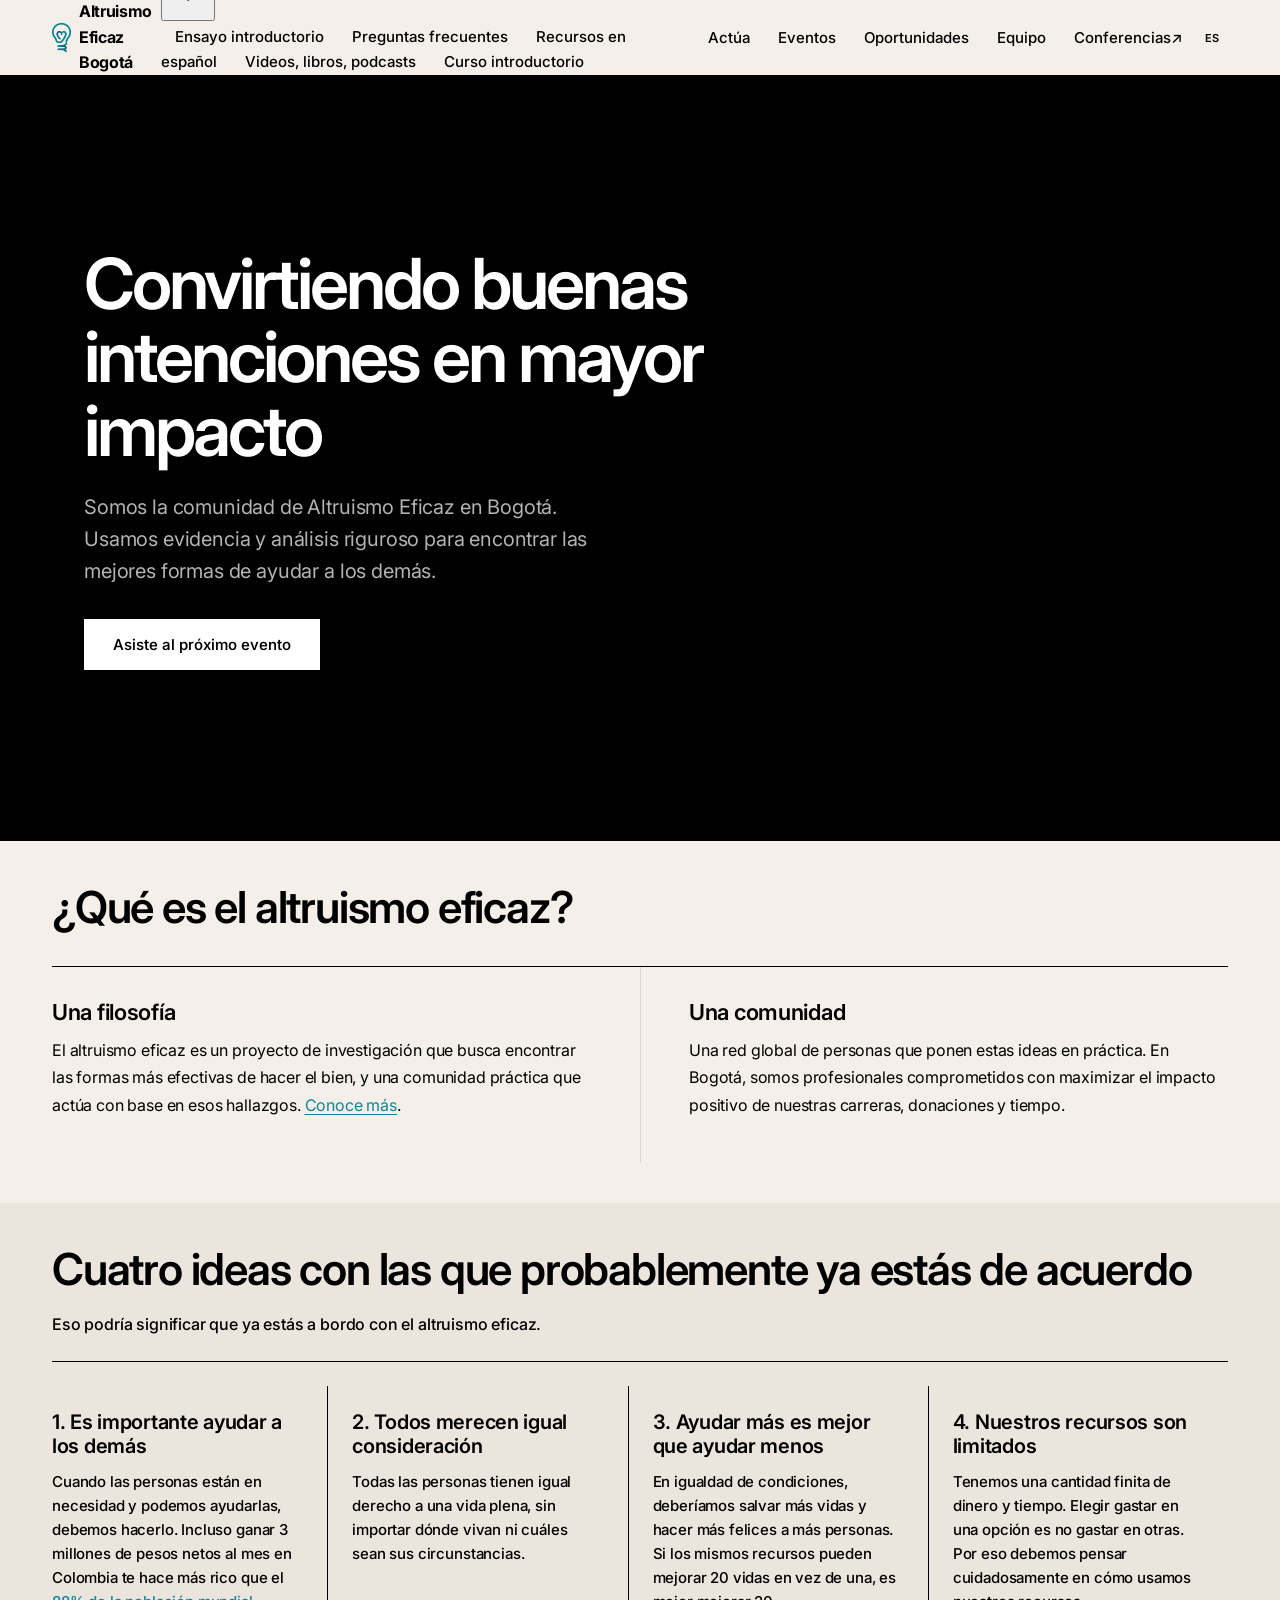
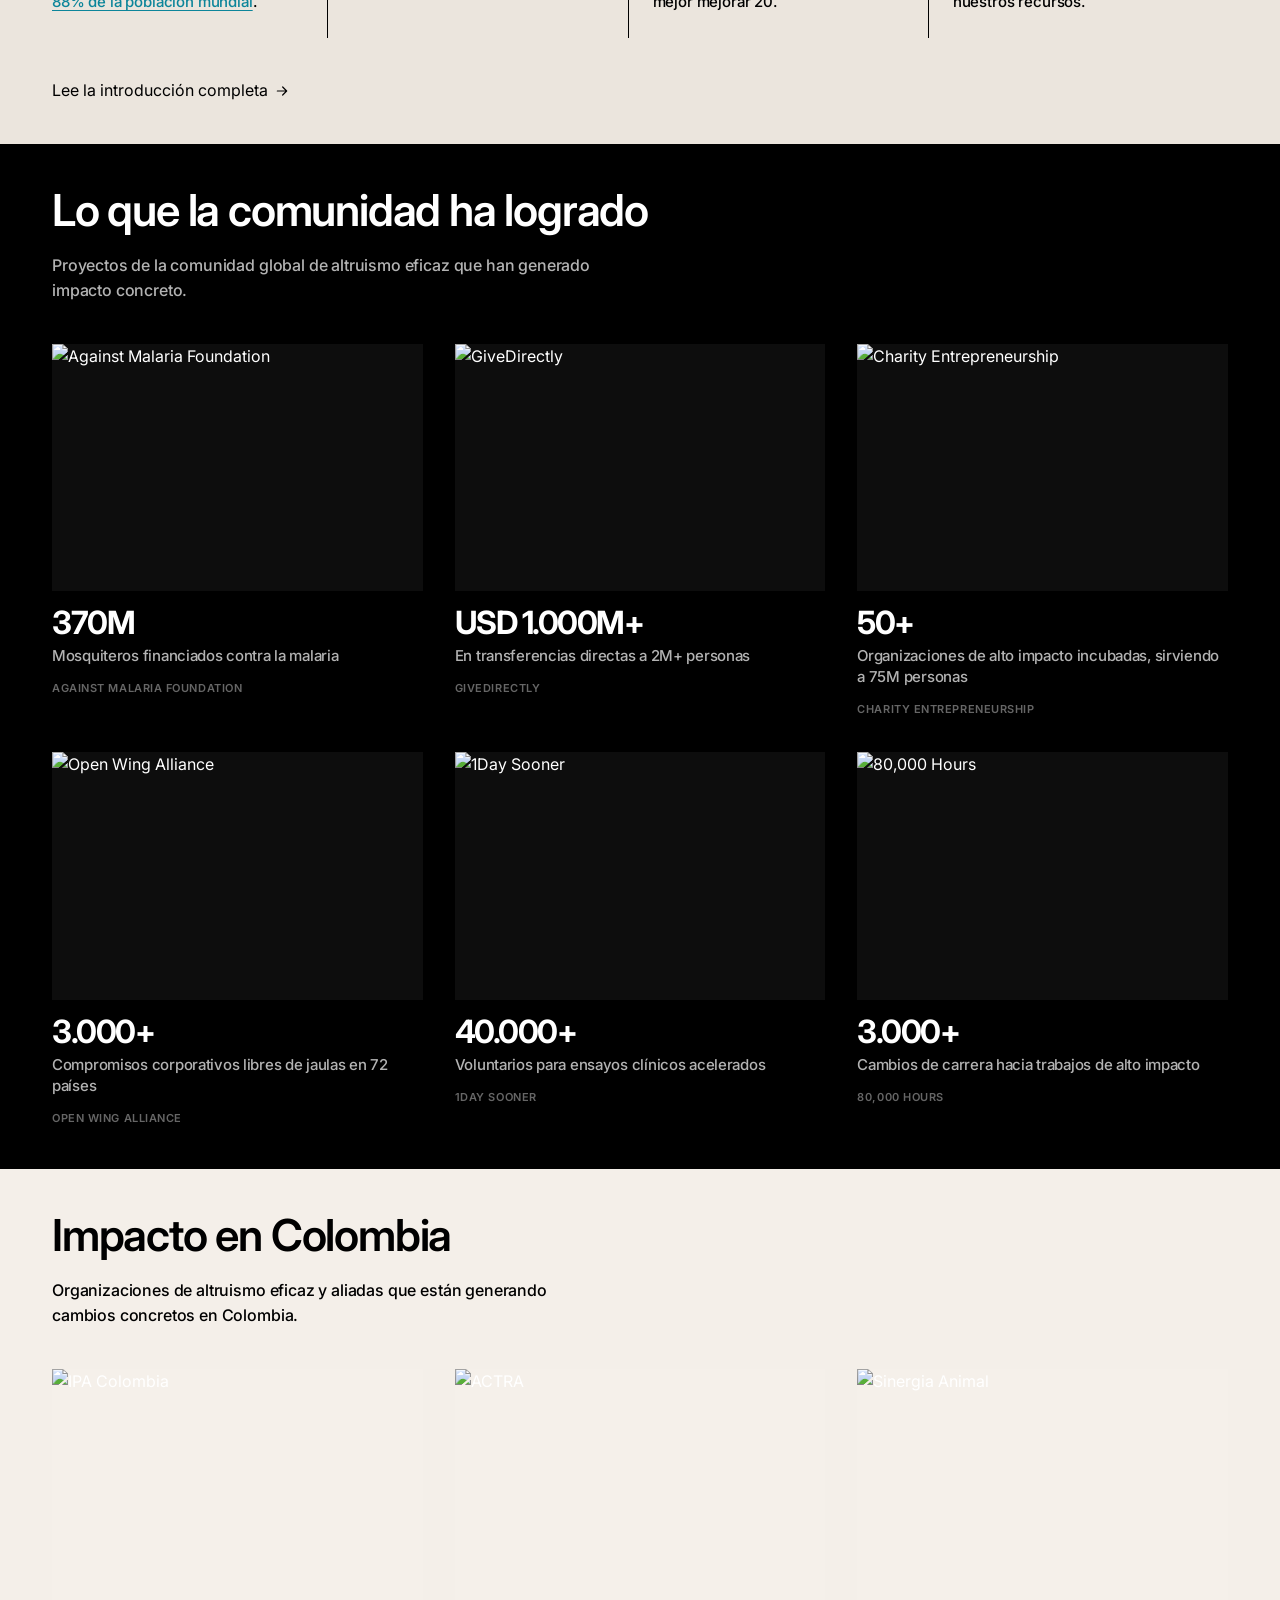
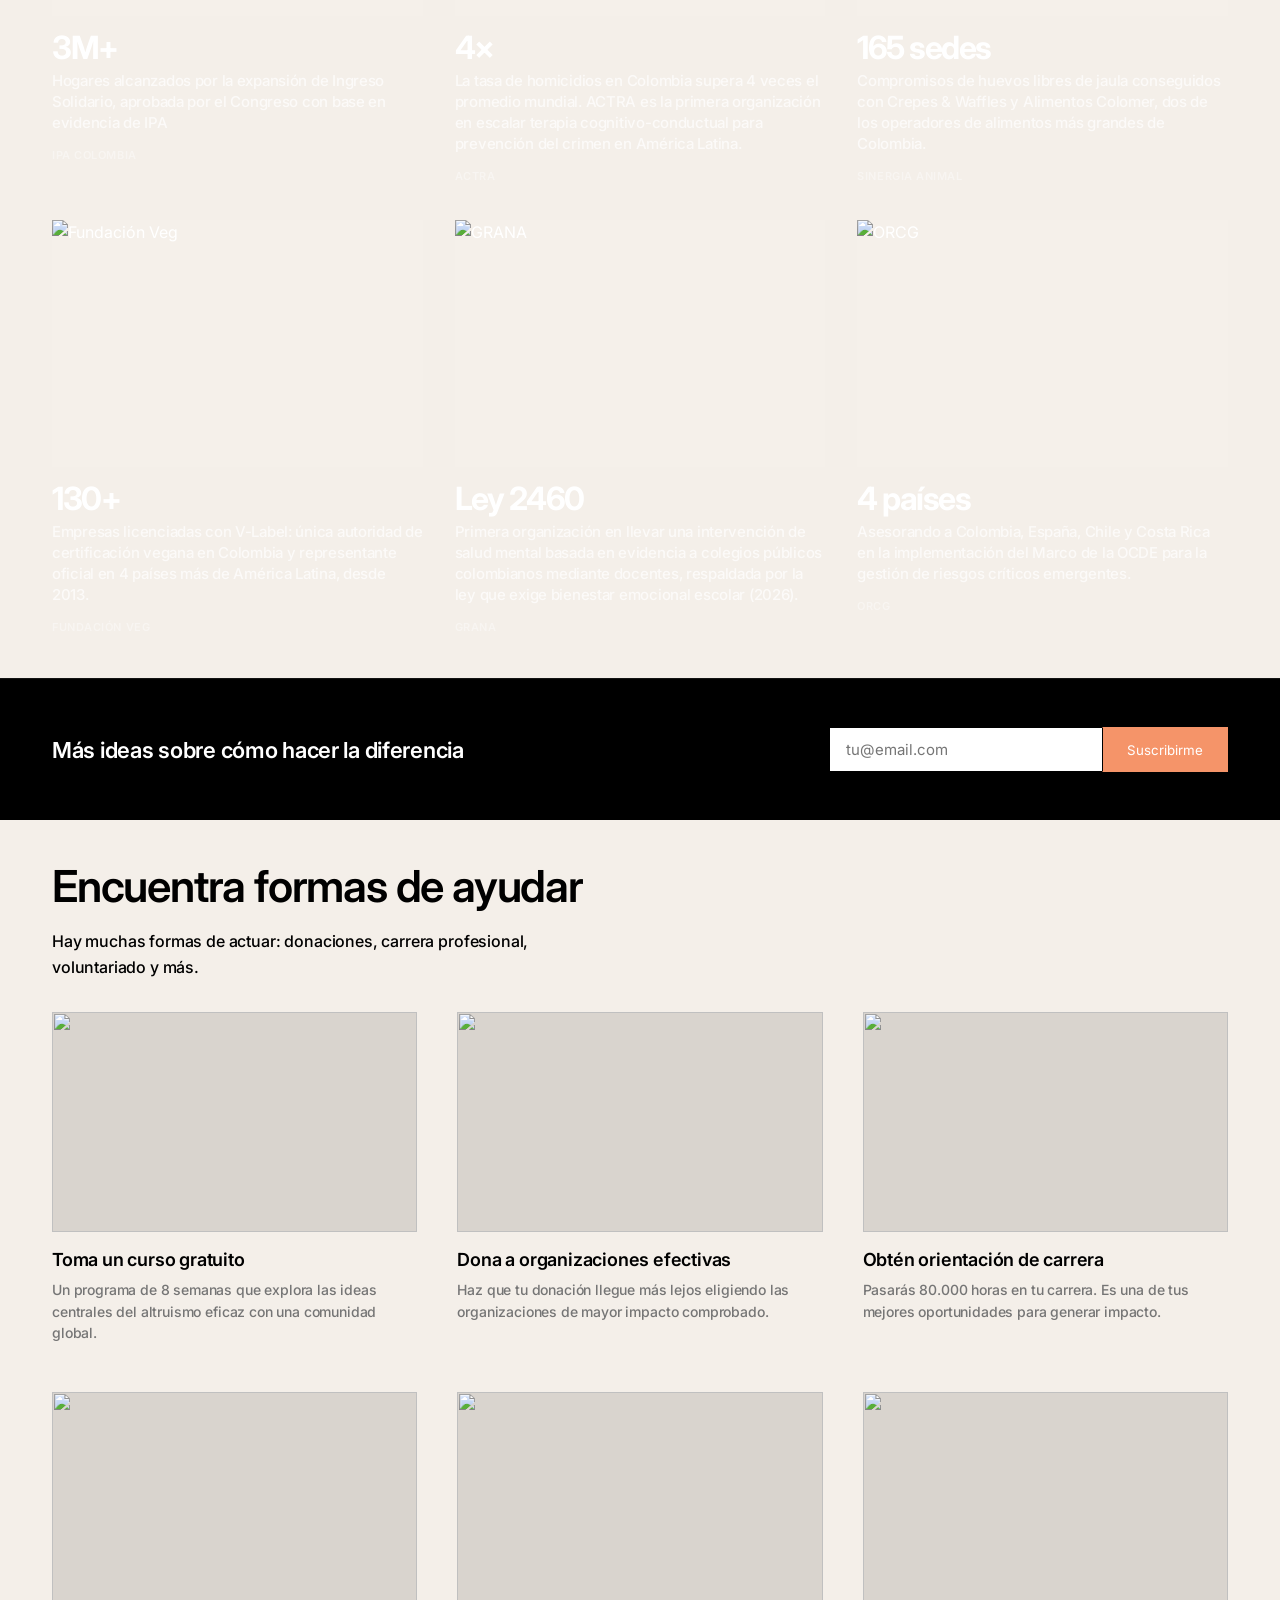
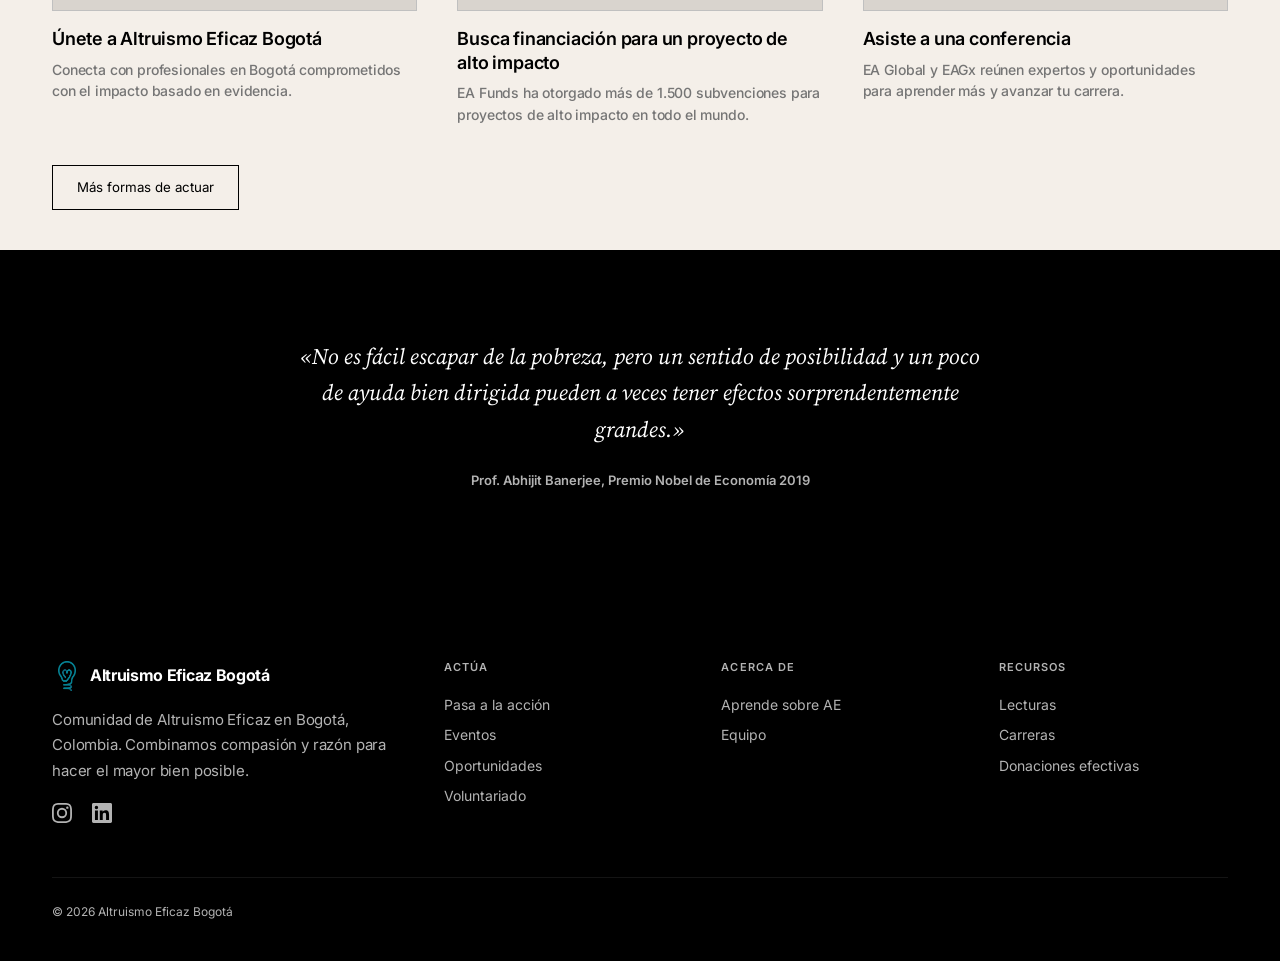
==== commit 32954fd3: "Fix Sinergia Animal card: cage-free commitments Crepes & Waffles + Alimentos Colomer" ====
--- a/index.html
+++ b/index.html
@@ -293,8 +293,8 @@
         <a href="https://sinergiaanimal.org/" class="impact-card impact-card-light">
           <div class="impact-card-img"><img src="img/impact-sinergia.jpg" alt="Sinergia Animal" loading="lazy"></div>
           <div class="impact-card-body">
-            <span class="impact-stat">1ª ONG</span>
-            <h4><span data-lang="es">Invitada al grupo de trabajo del gobierno colombiano sobre bienestar animal en el transporte, tras investigaciones encubiertas que documentaron el maltrato en Colombia.</span><span data-lang="en">First NGO invited to join a Colombian government working group on animal welfare in transport, following undercover investigations documenting cruelty in Colombia.</span></h4>
+            <span class="impact-stat">165 sedes</span>
+            <h4><span data-lang="es">Compromisos de huevos libres de jaula conseguidos con Crepes &amp; Waffles y Alimentos Colomer, dos de los operadores de alimentos más grandes de Colombia.</span><span data-lang="en">Cage-free egg commitments secured from Crepes &amp; Waffles and Alimentos Colomer, two of Colombia's largest food service operators.</span></h4>
             <span class="impact-org">Sinergia Animal</span>
           </div>
         </a>
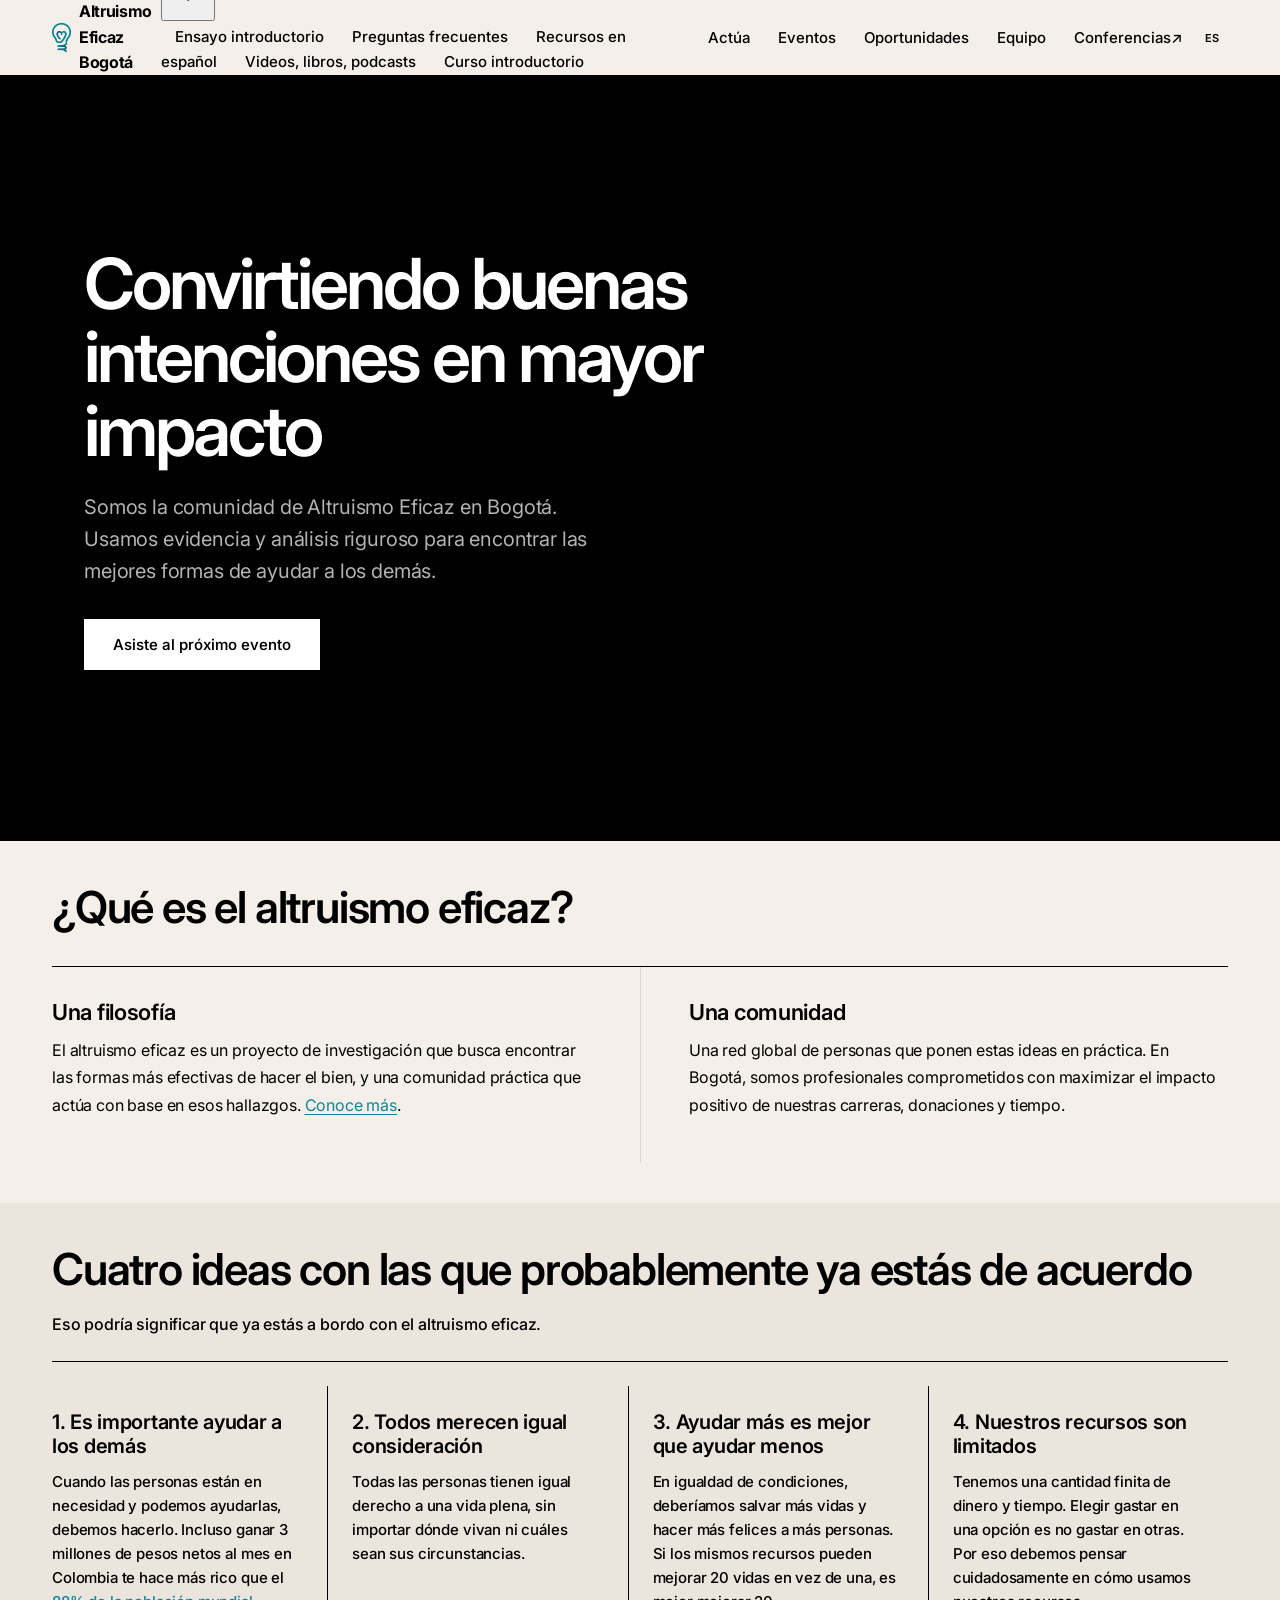
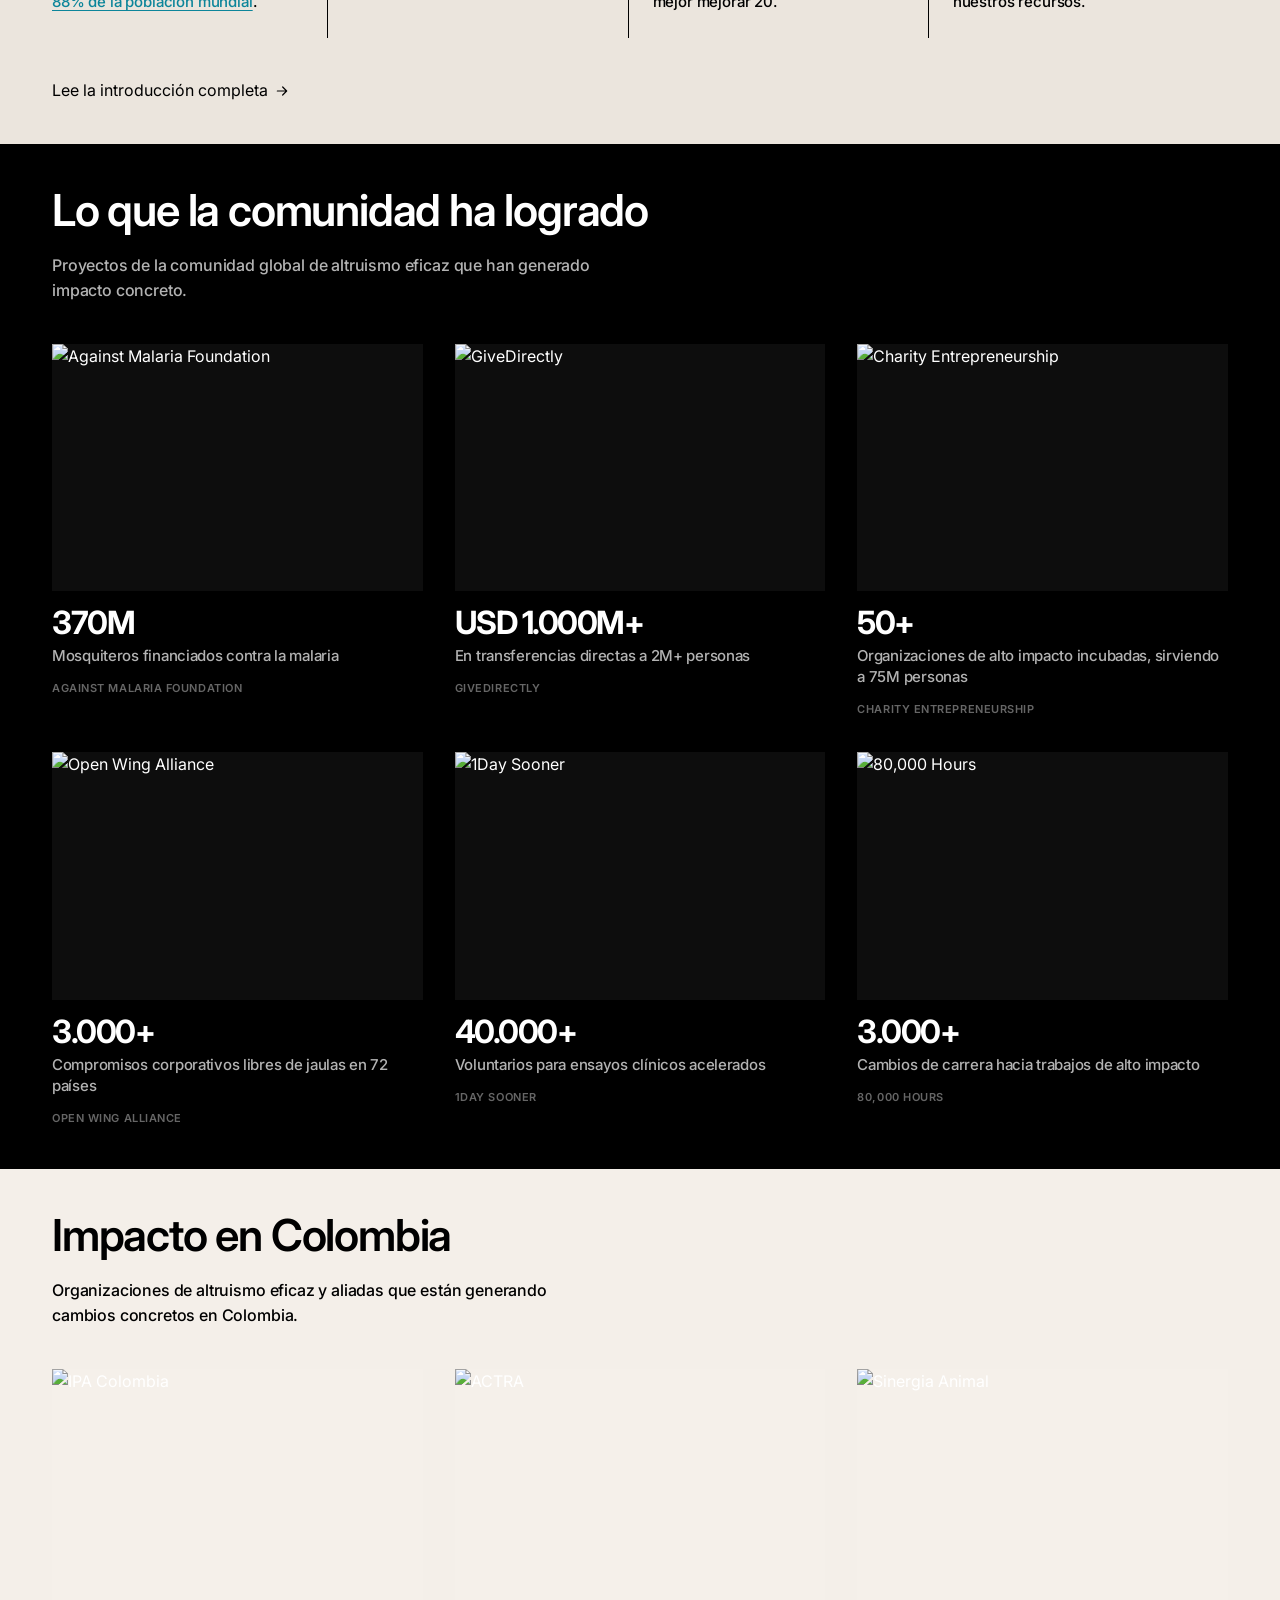
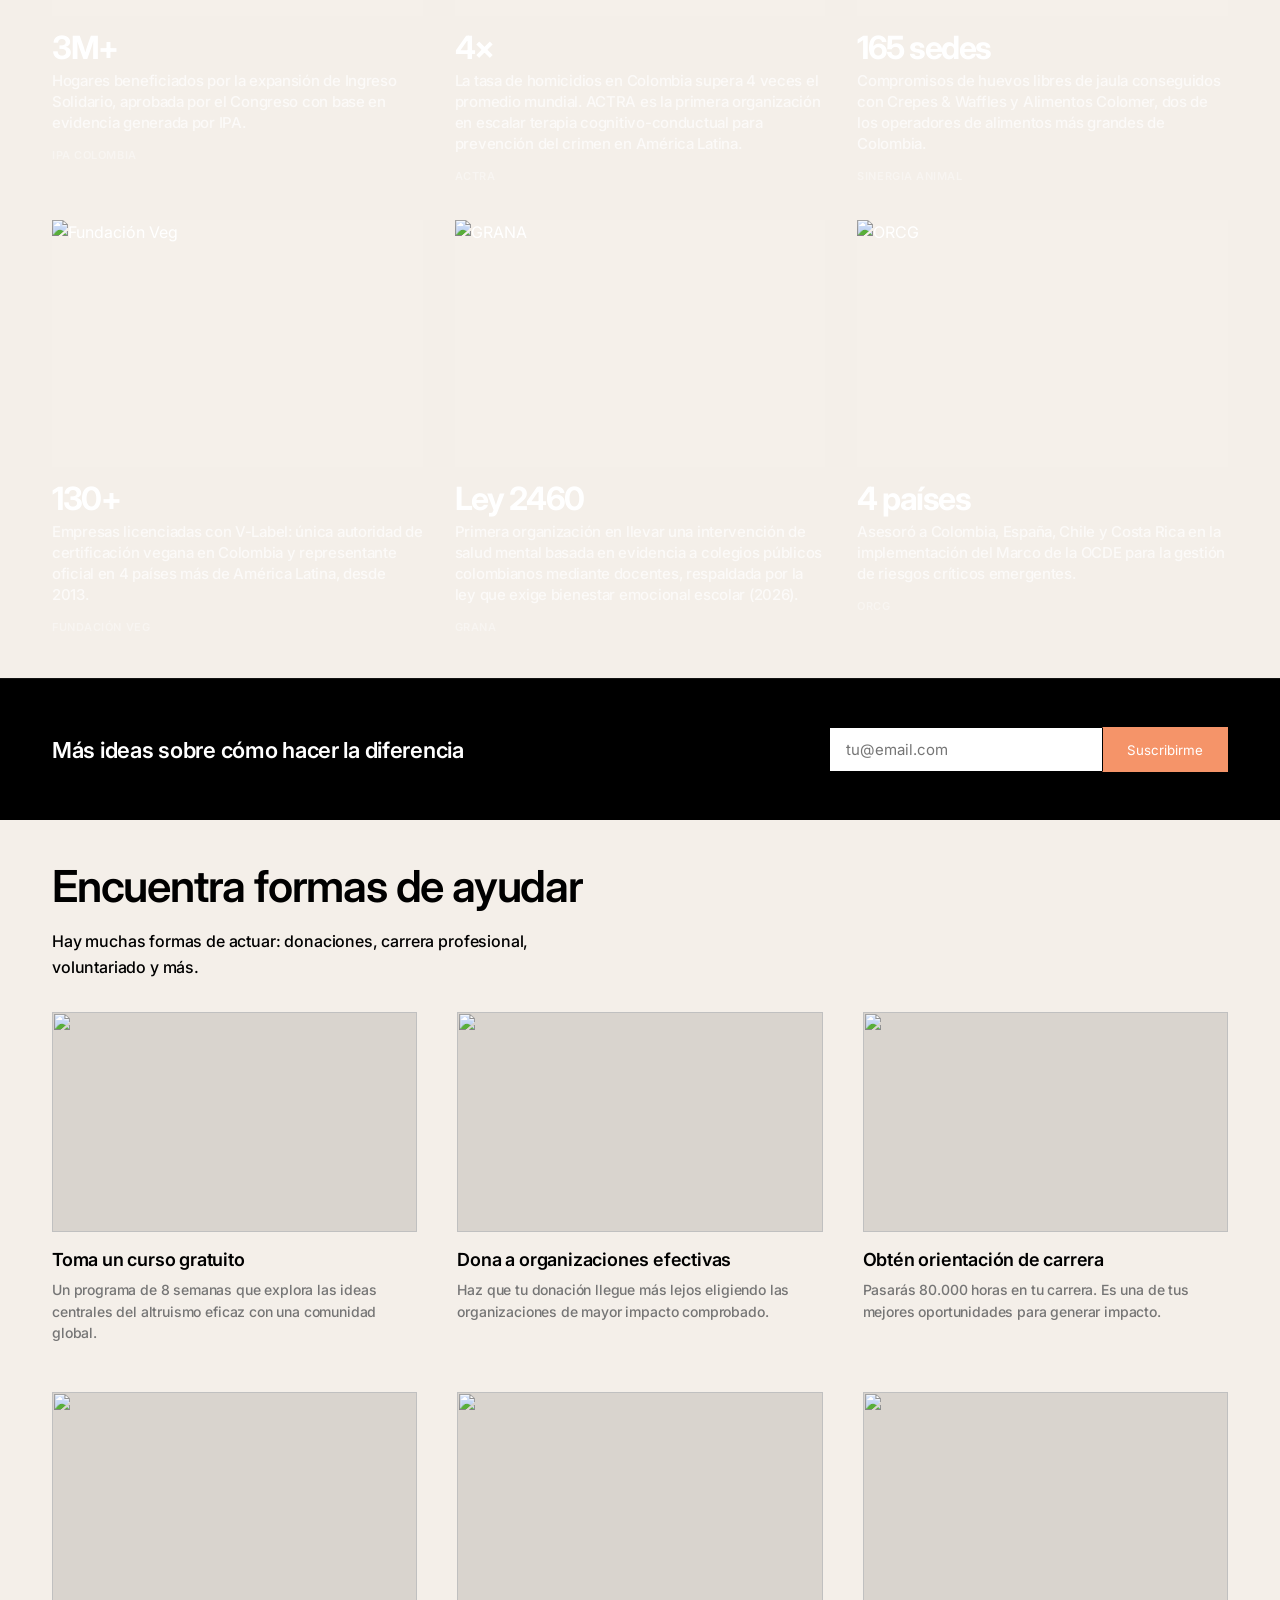
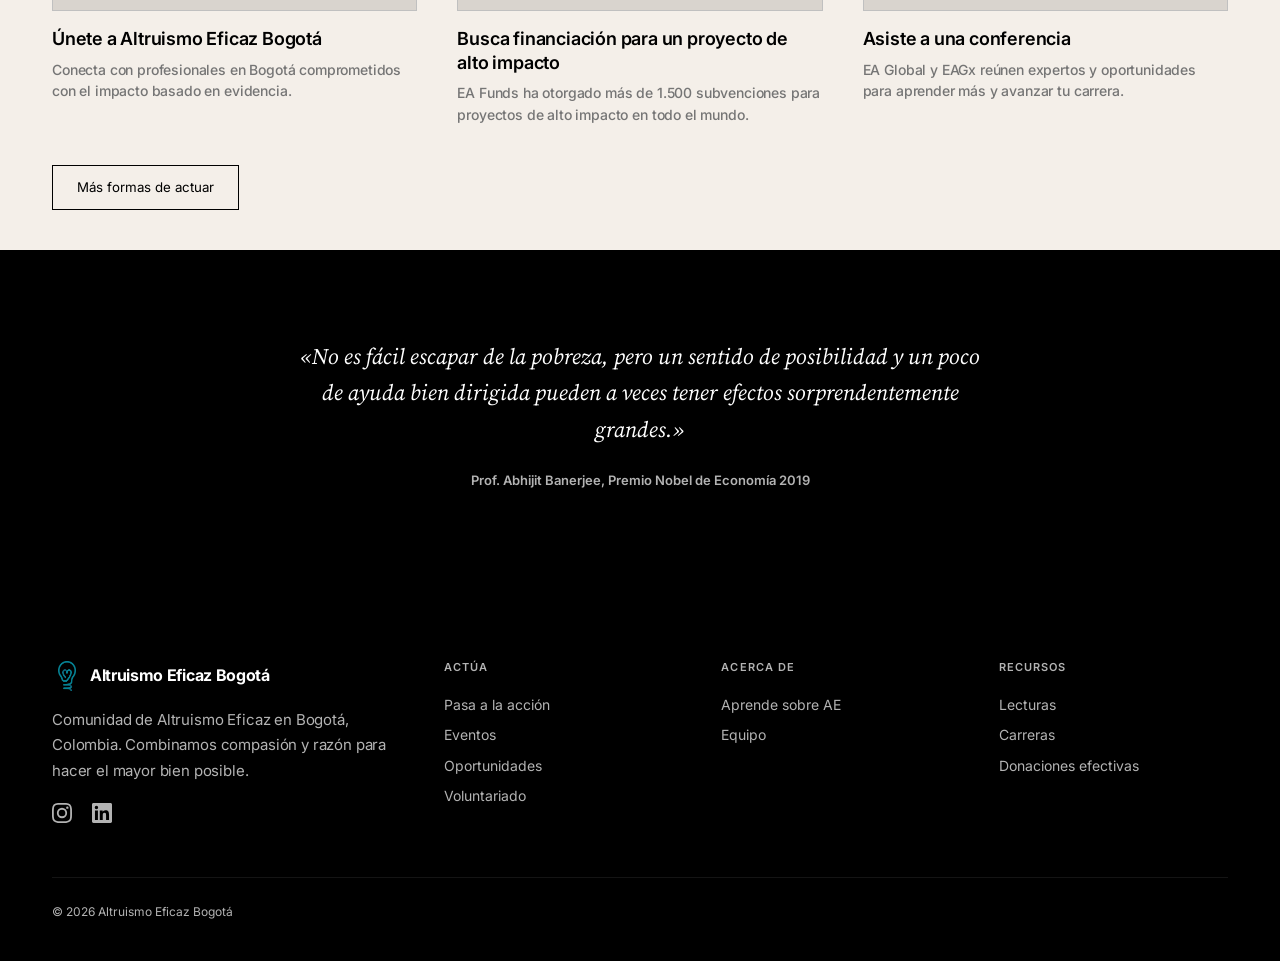
==== commit b0676260: "Reframe IPA and ORCG cards to past tense" ====
--- a/index.html
+++ b/index.html
@@ -276,7 +276,7 @@
           <div class="impact-card-img"><img src="img/impact-ipa.jpg" alt="IPA Colombia" loading="lazy"></div>
           <div class="impact-card-body">
             <span class="impact-stat">3M+</span>
-            <h4><span data-lang="es">Hogares alcanzados por la expansión de Ingreso Solidario, aprobada por el Congreso con base en evidencia de IPA</span><span data-lang="en">Households reached by the Ingreso Solidario expansion, approved by Congress based on IPA evidence</span></h4>
+            <h4><span data-lang="es">Hogares beneficiados por la expansión de Ingreso Solidario, aprobada por el Congreso con base en evidencia generada por IPA.</span><span data-lang="en">Households benefited by the Ingreso Solidario expansion, approved by Congress based on evidence generated by IPA.</span></h4>
             <span class="impact-org">IPA Colombia</span>
           </div>
         </a>
@@ -321,7 +321,7 @@
           <div class="impact-card-img"><img src="img/impact-orcg.jpg" alt="ORCG" loading="lazy"></div>
           <div class="impact-card-body">
             <span class="impact-stat">4 países</span>
-            <h4><span data-lang="es">Asesorando a Colombia, España, Chile y Costa Rica en la implementación del Marco de la OCDE para la gestión de riesgos críticos emergentes.</span><span data-lang="en">Advising Colombia, Spain, Chile, and Costa Rica on implementing the OECD Framework for Managing Emerging Critical Risks.</span></h4>
+            <h4><span data-lang="es">Asesoró a Colombia, España, Chile y Costa Rica en la implementación del Marco de la OCDE para la gestión de riesgos críticos emergentes.</span><span data-lang="en">Advised Colombia, Spain, Chile, and Costa Rica on implementing the OECD Framework for Managing Emerging Critical Risks.</span></h4>
             <span class="impact-org">ORCG</span>
           </div>
         </a>
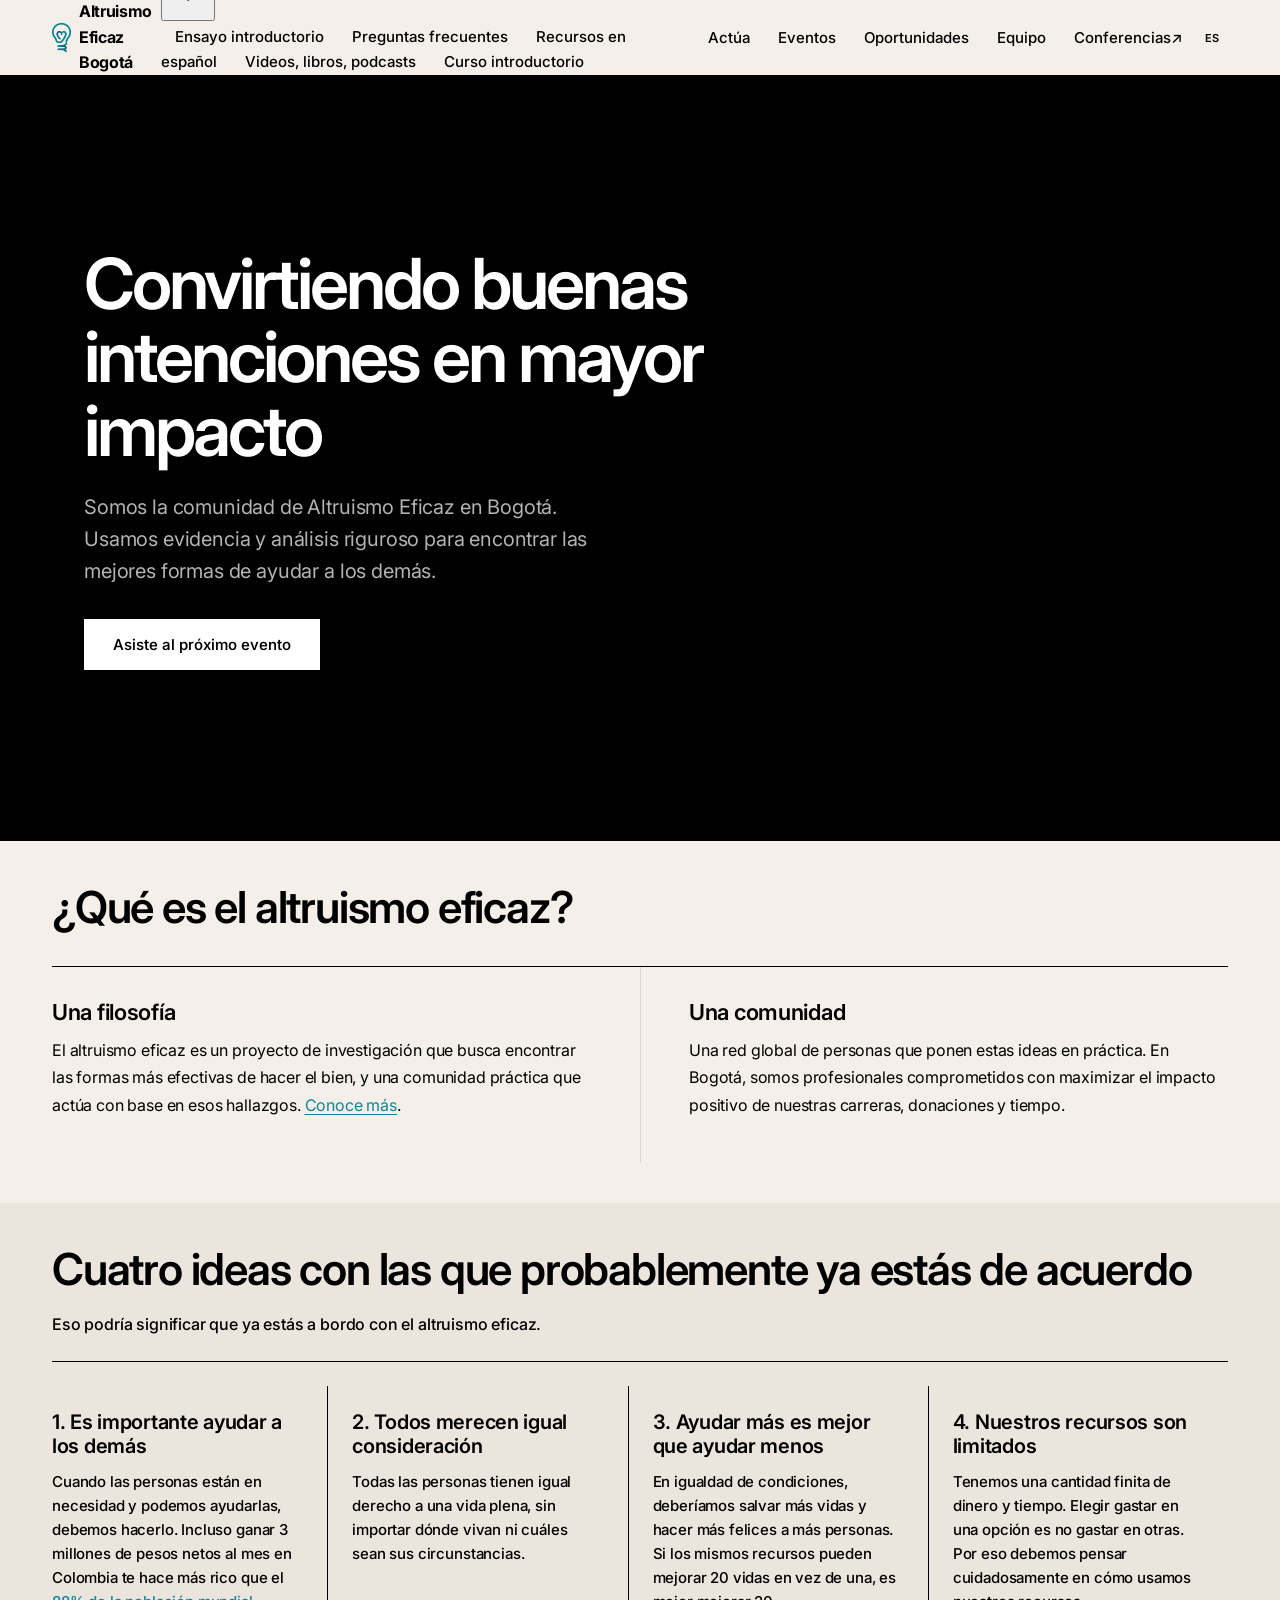
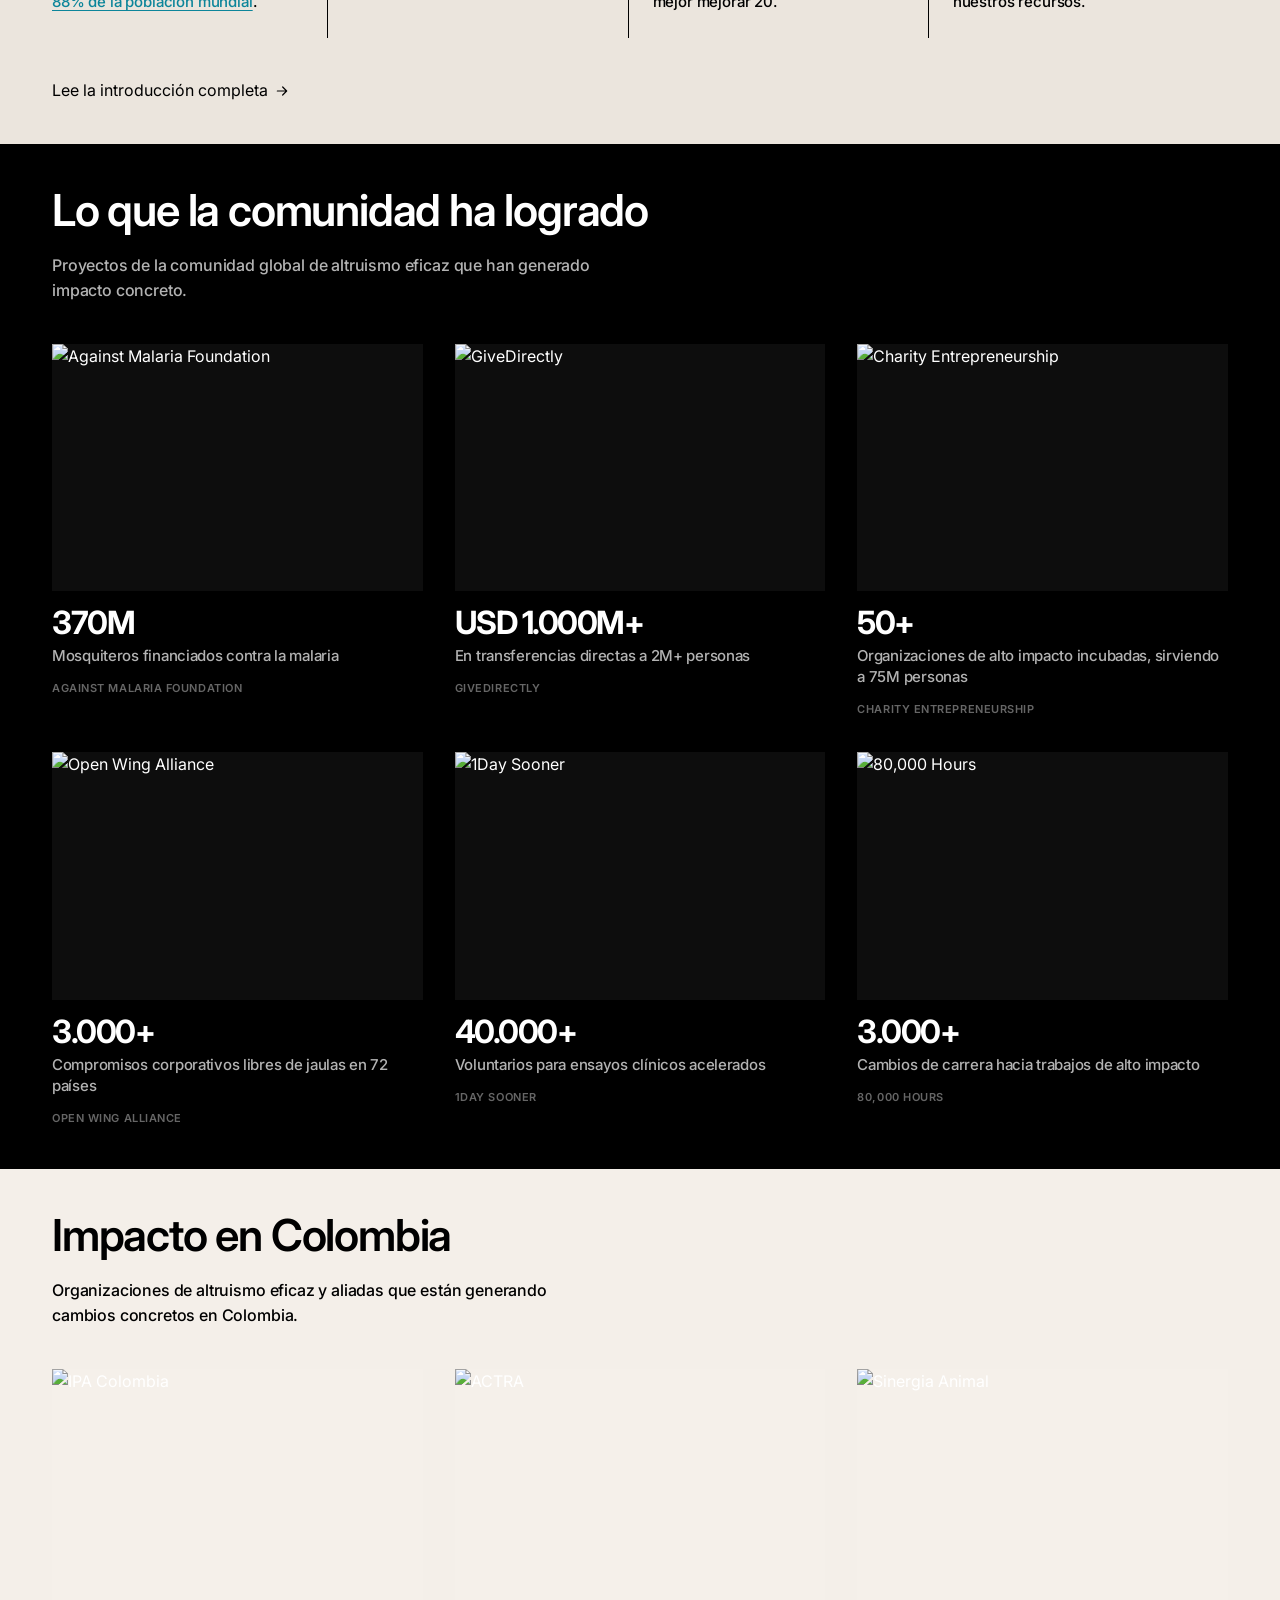
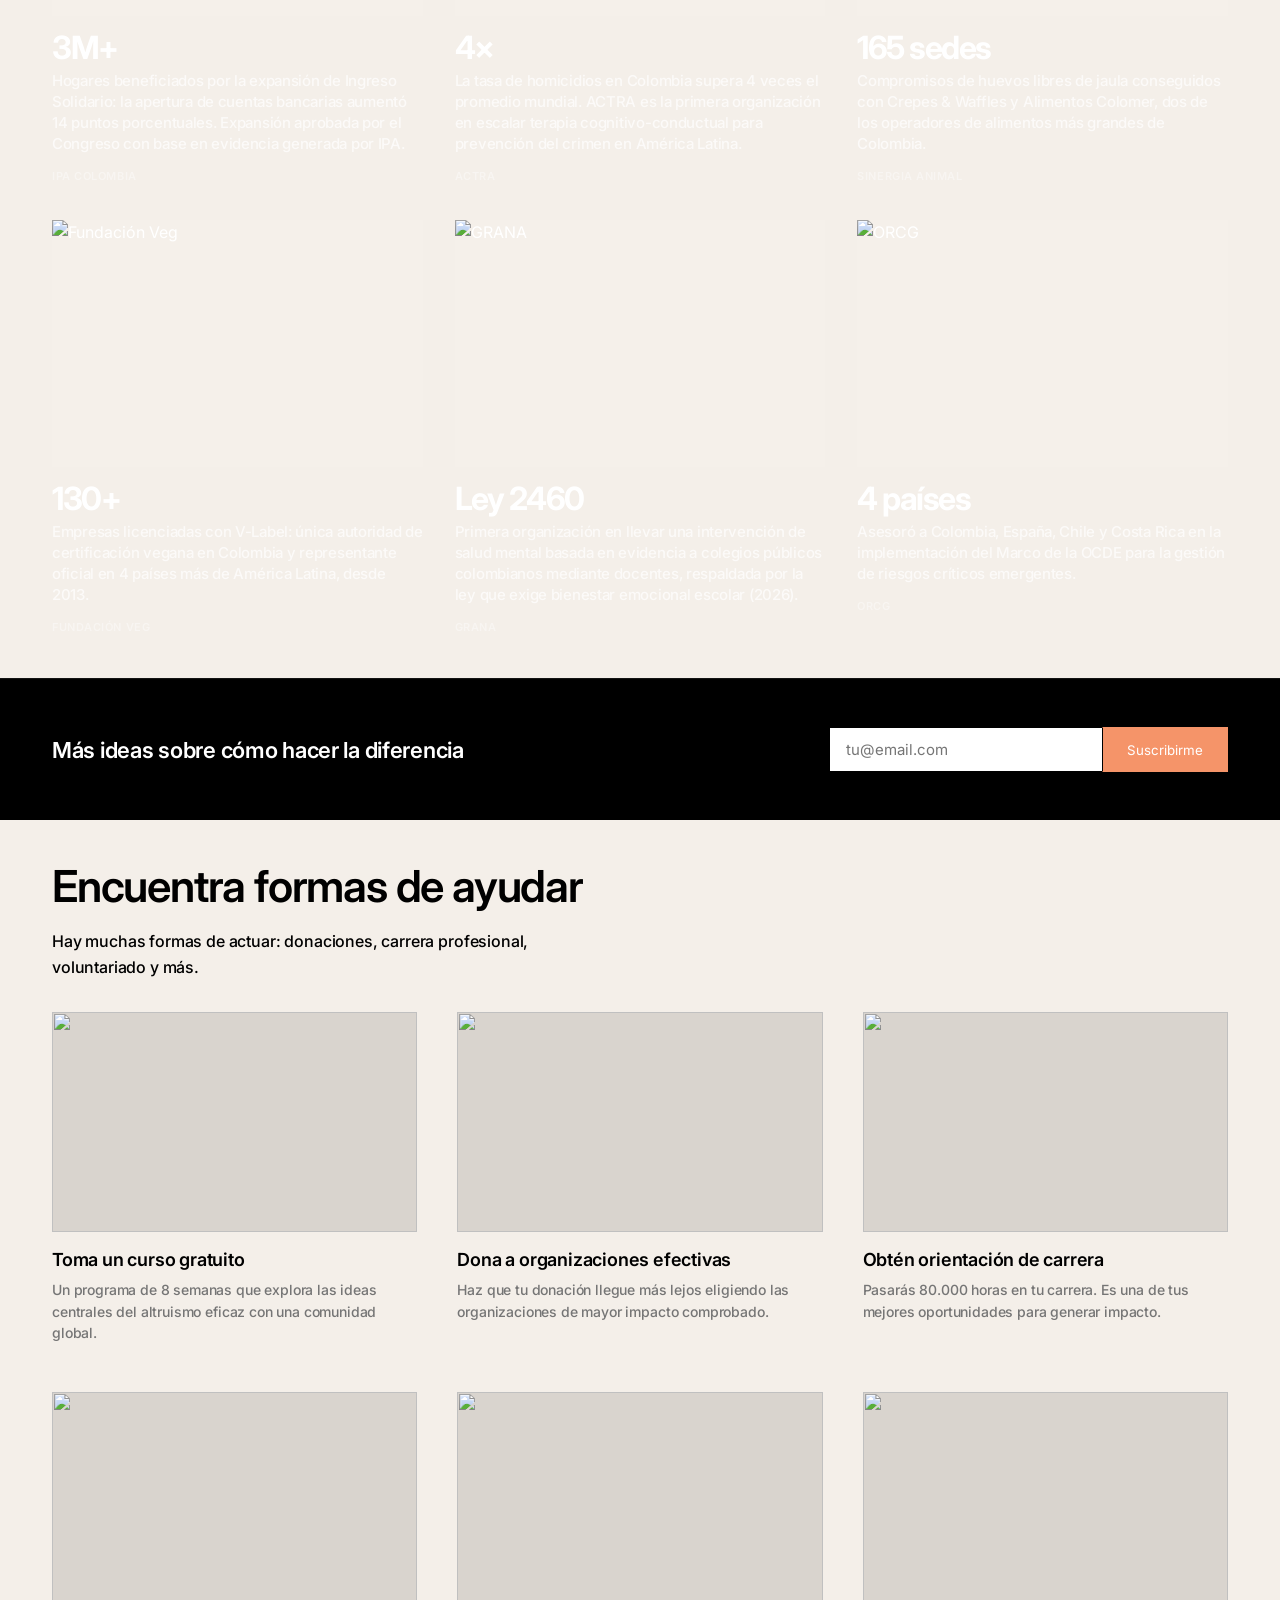
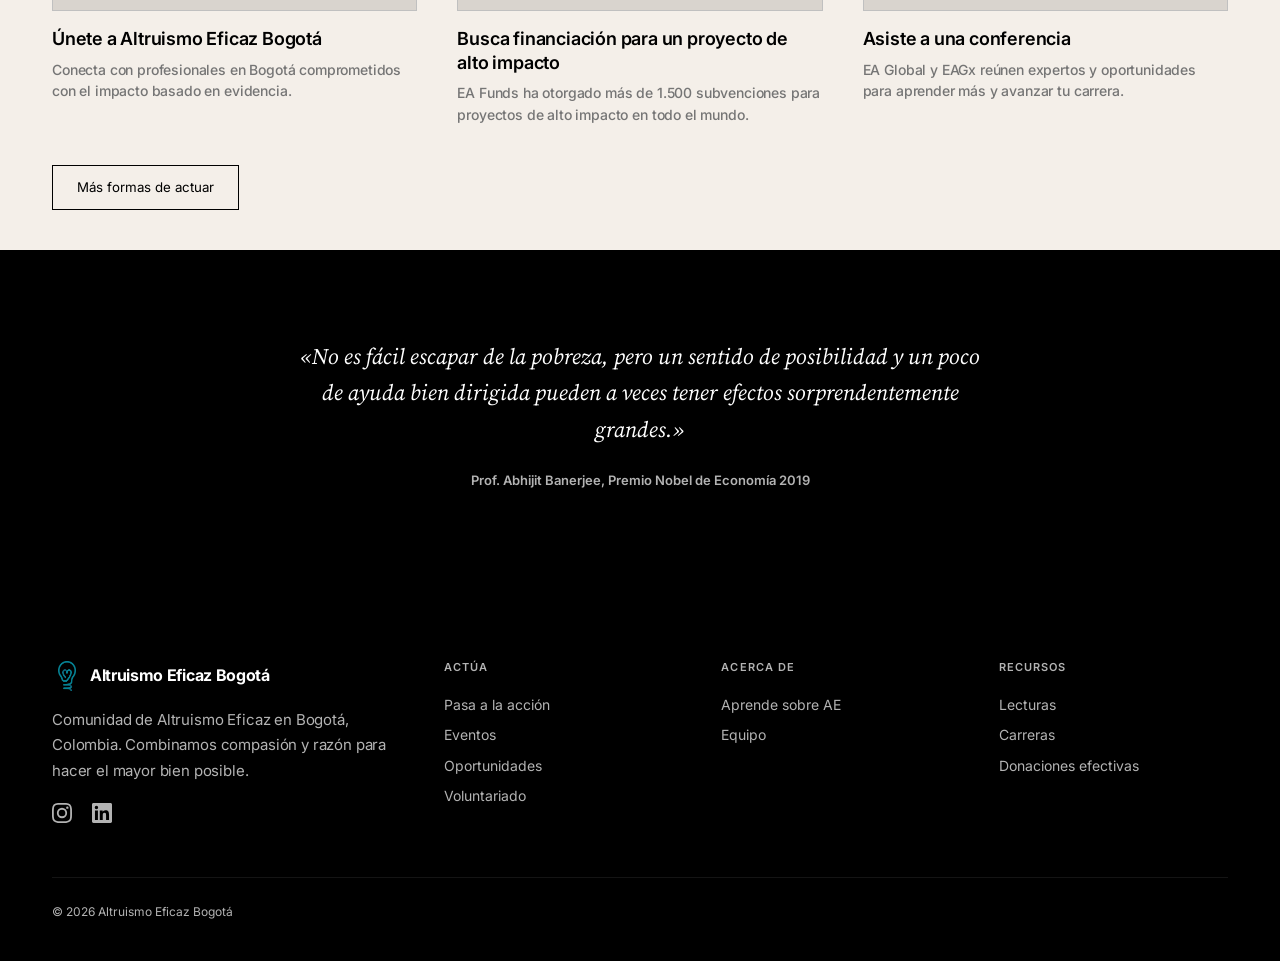
==== commit 59daebec: "Add financial inclusion figure (+14pp bank accounts) to IPA card" ====
--- a/index.html
+++ b/index.html
@@ -276,7 +276,7 @@
           <div class="impact-card-img"><img src="img/impact-ipa.jpg" alt="IPA Colombia" loading="lazy"></div>
           <div class="impact-card-body">
             <span class="impact-stat">3M+</span>
-            <h4><span data-lang="es">Hogares beneficiados por la expansión de Ingreso Solidario, aprobada por el Congreso con base en evidencia generada por IPA.</span><span data-lang="en">Households benefited by the Ingreso Solidario expansion, approved by Congress based on evidence generated by IPA.</span></h4>
+            <h4><span data-lang="es">Hogares beneficiados por la expansión de Ingreso Solidario: la apertura de cuentas bancarias aumentó 14 puntos porcentuales. Expansión aprobada por el Congreso con base en evidencia generada por IPA.</span><span data-lang="en">Households benefited by the Ingreso Solidario expansion: bank account ownership increased by 14 percentage points. Expansion approved by Congress based on evidence generated by IPA.</span></h4>
             <span class="impact-org">IPA Colombia</span>
           </div>
         </a>
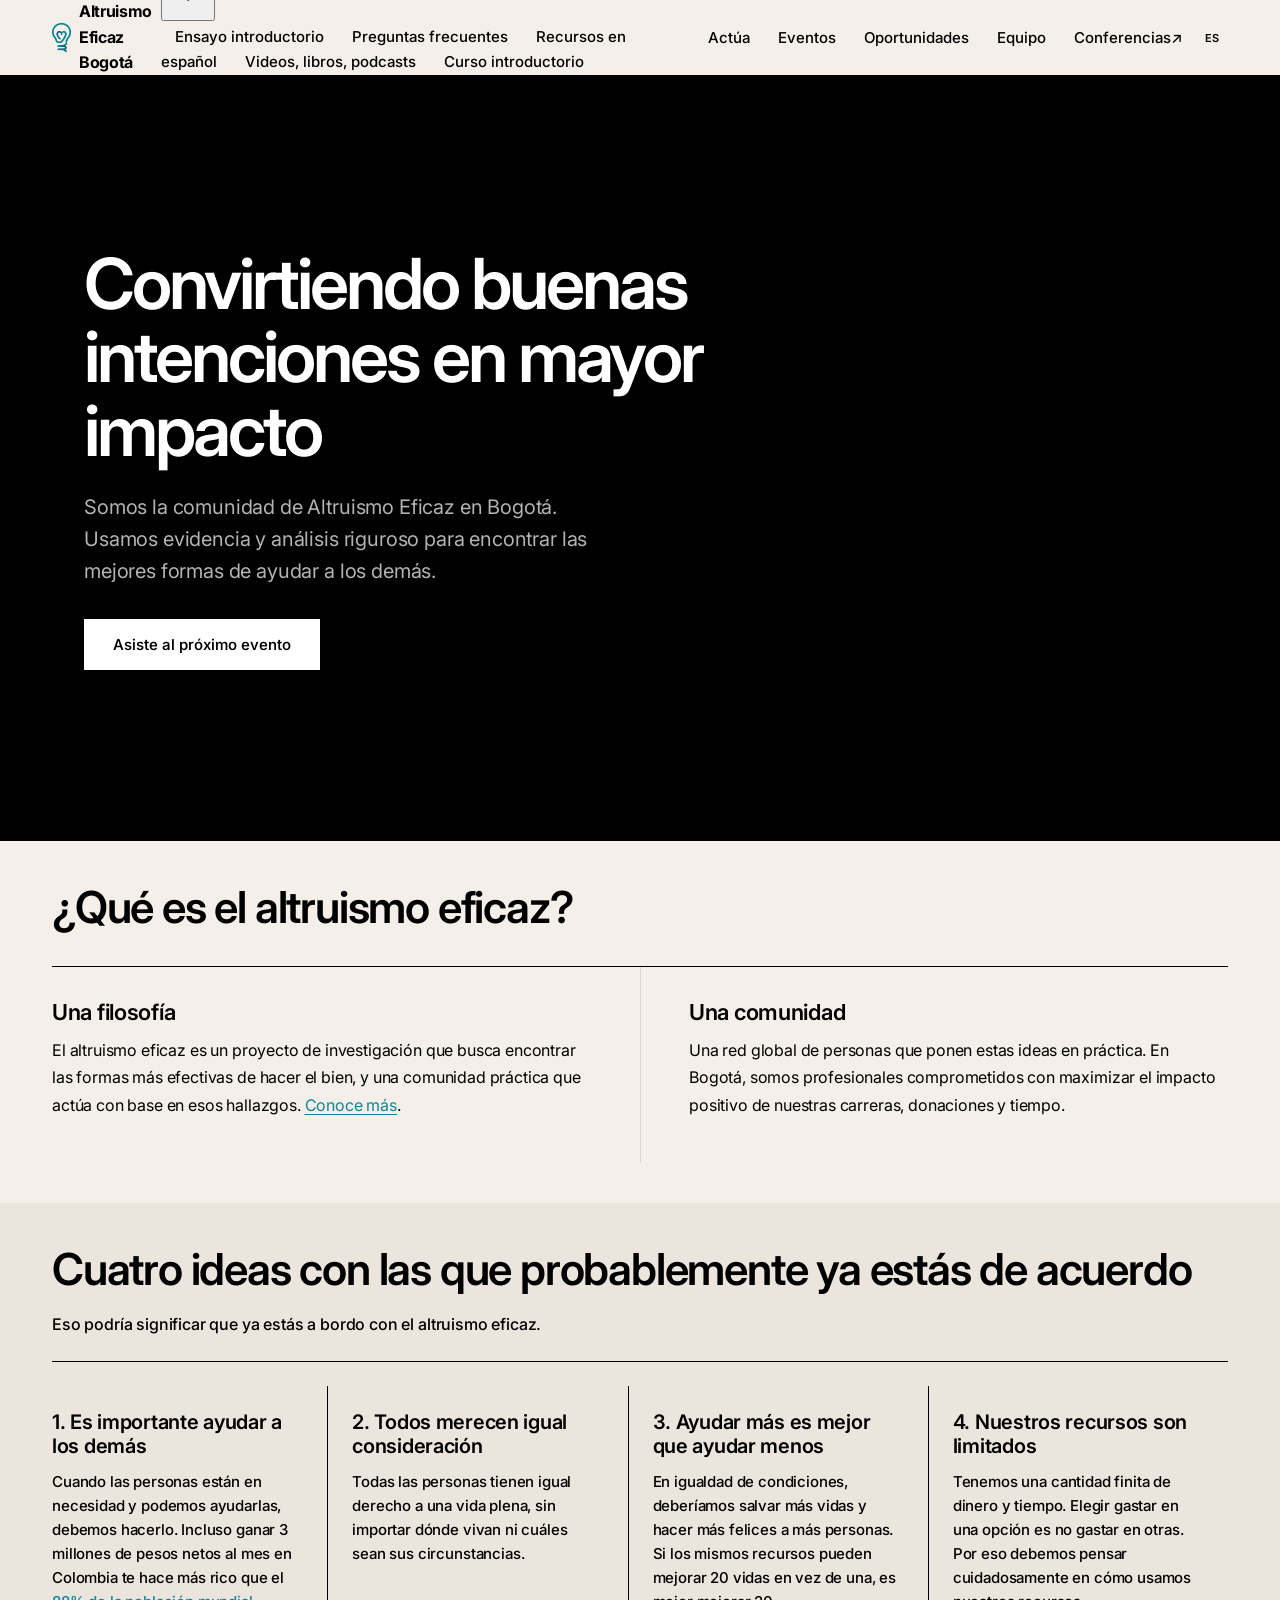
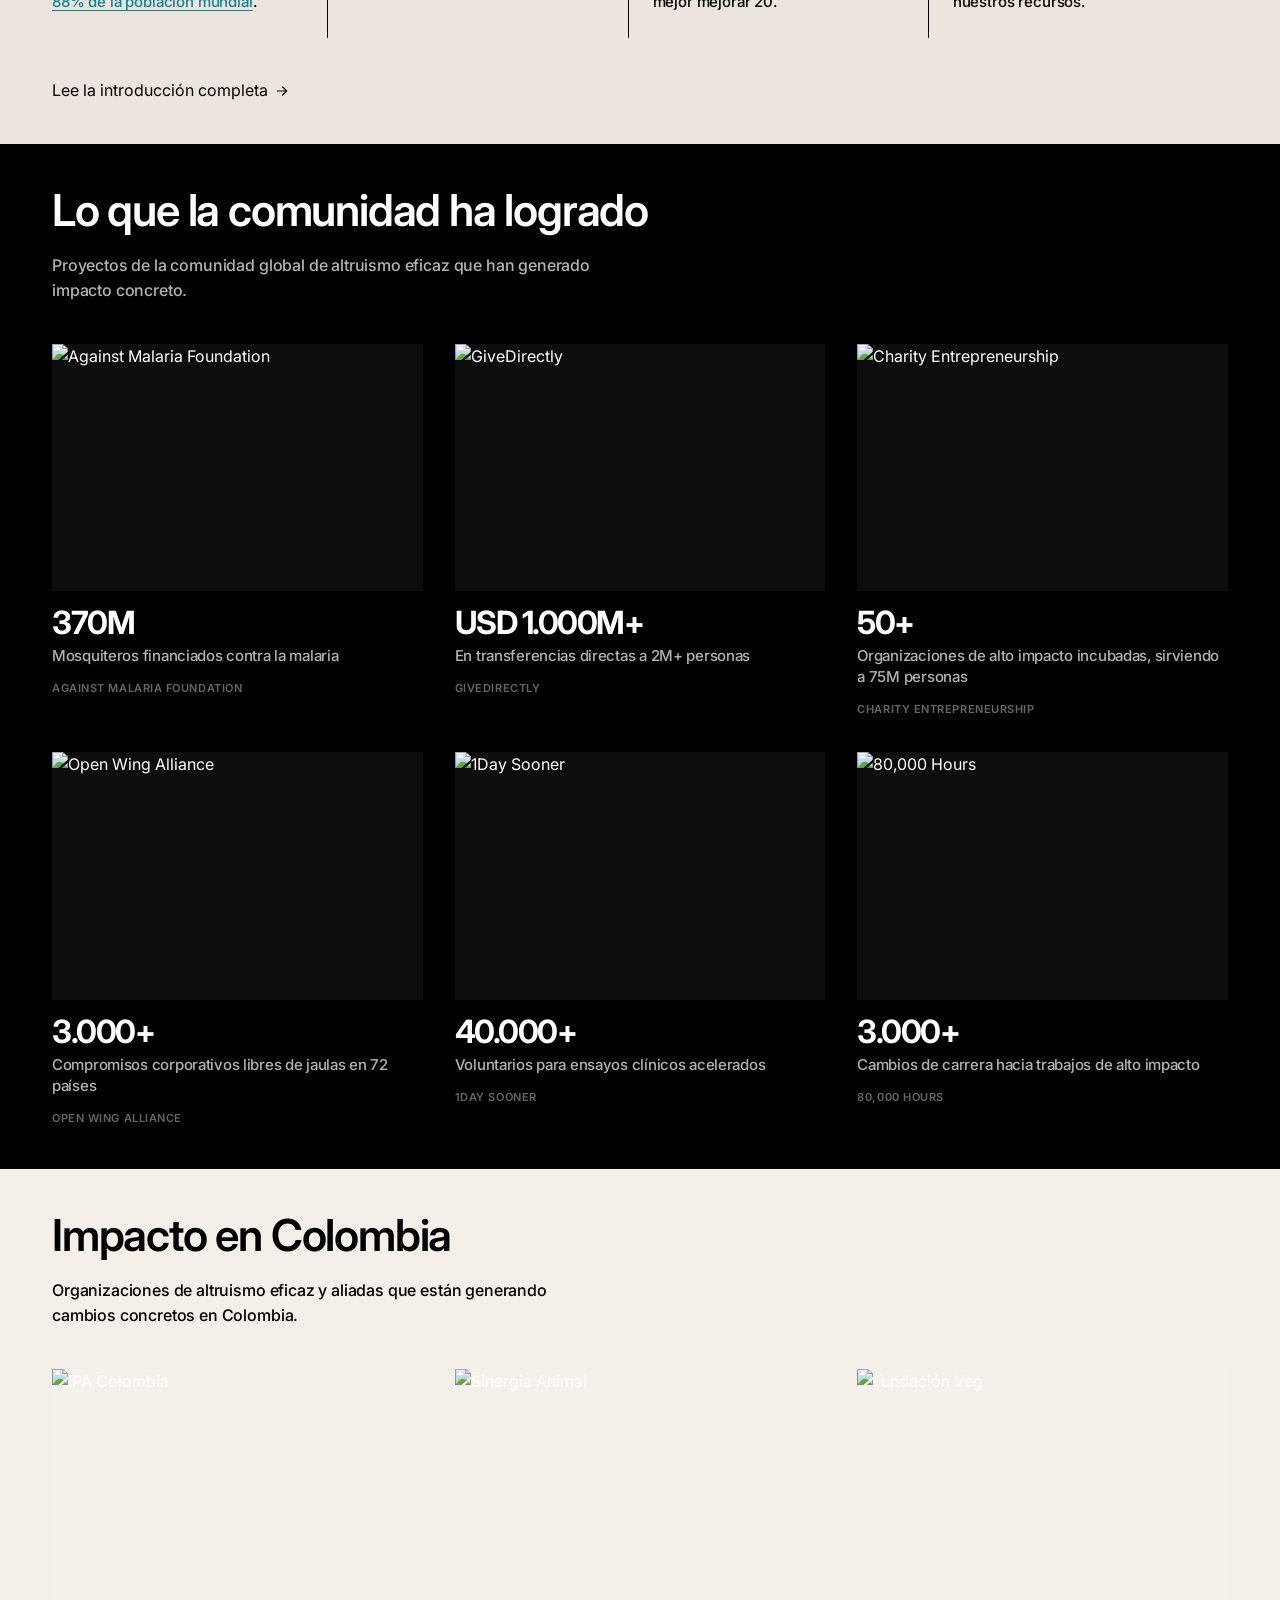
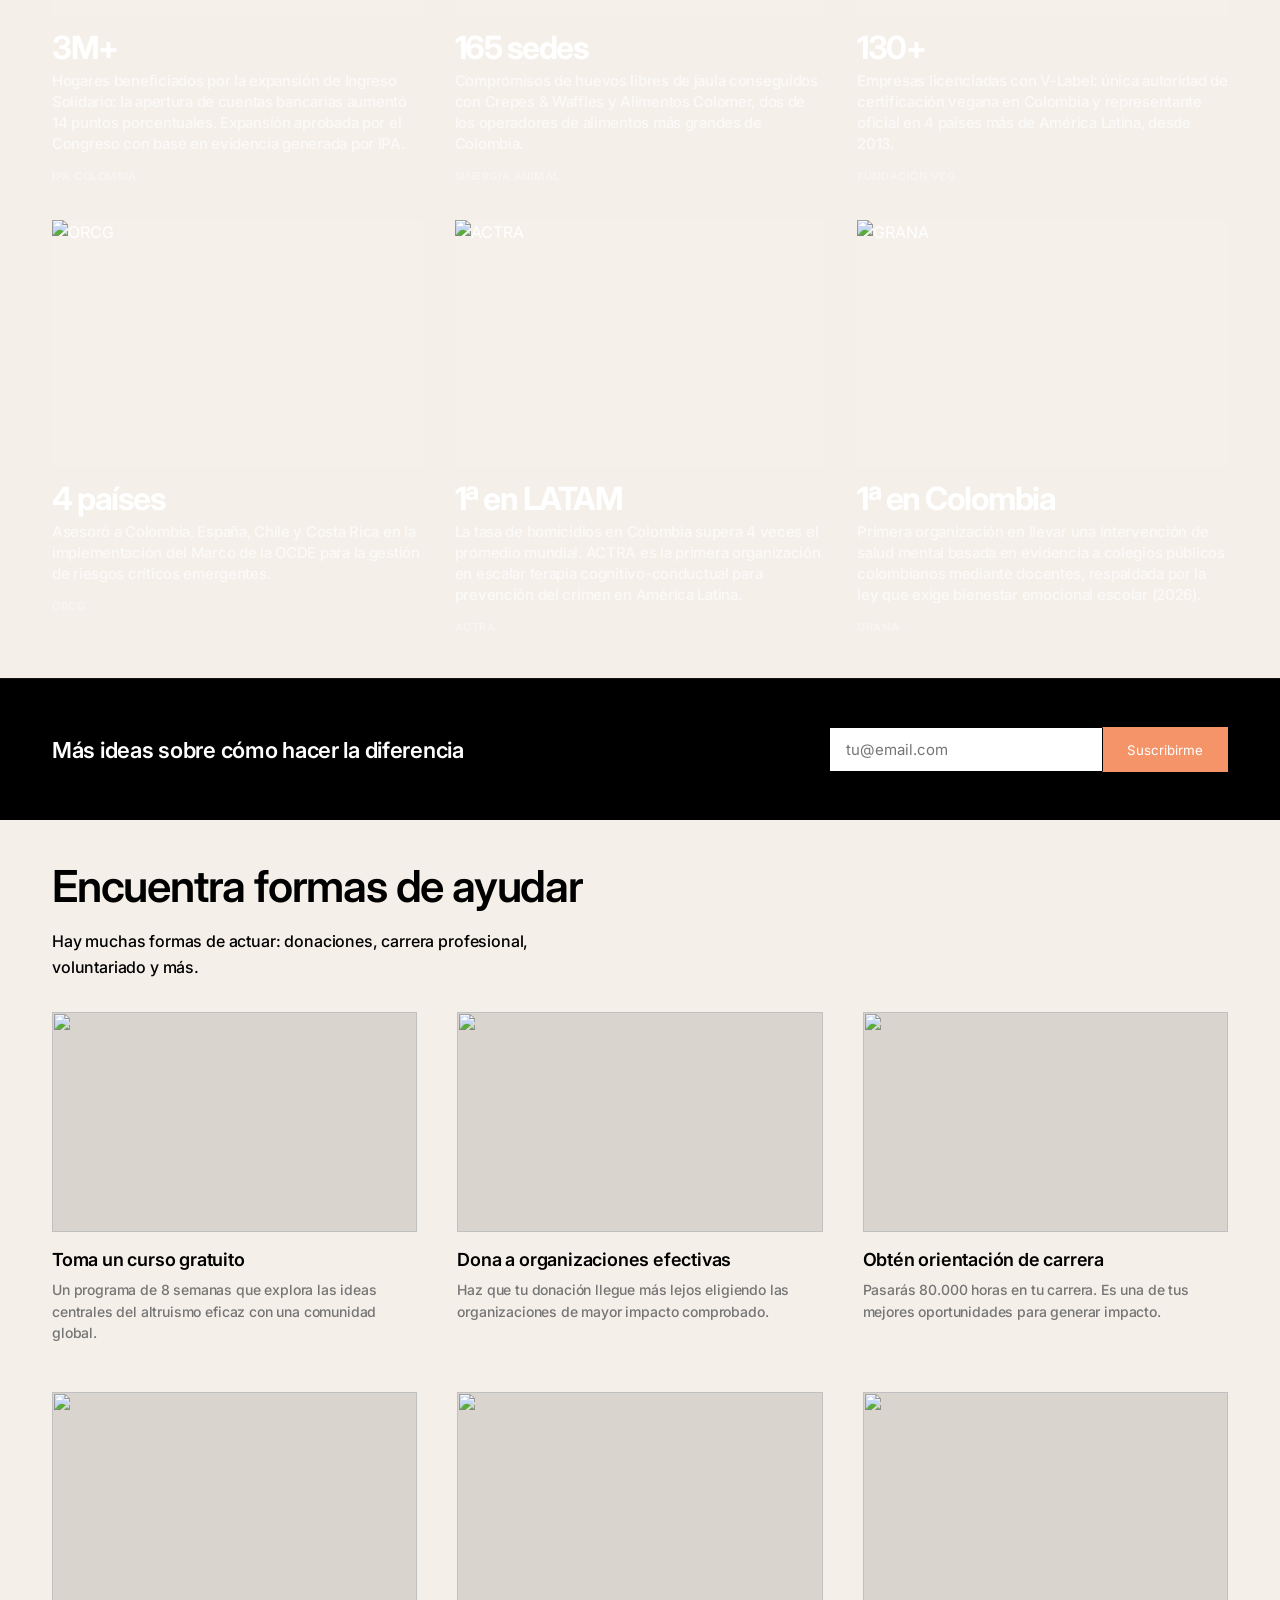
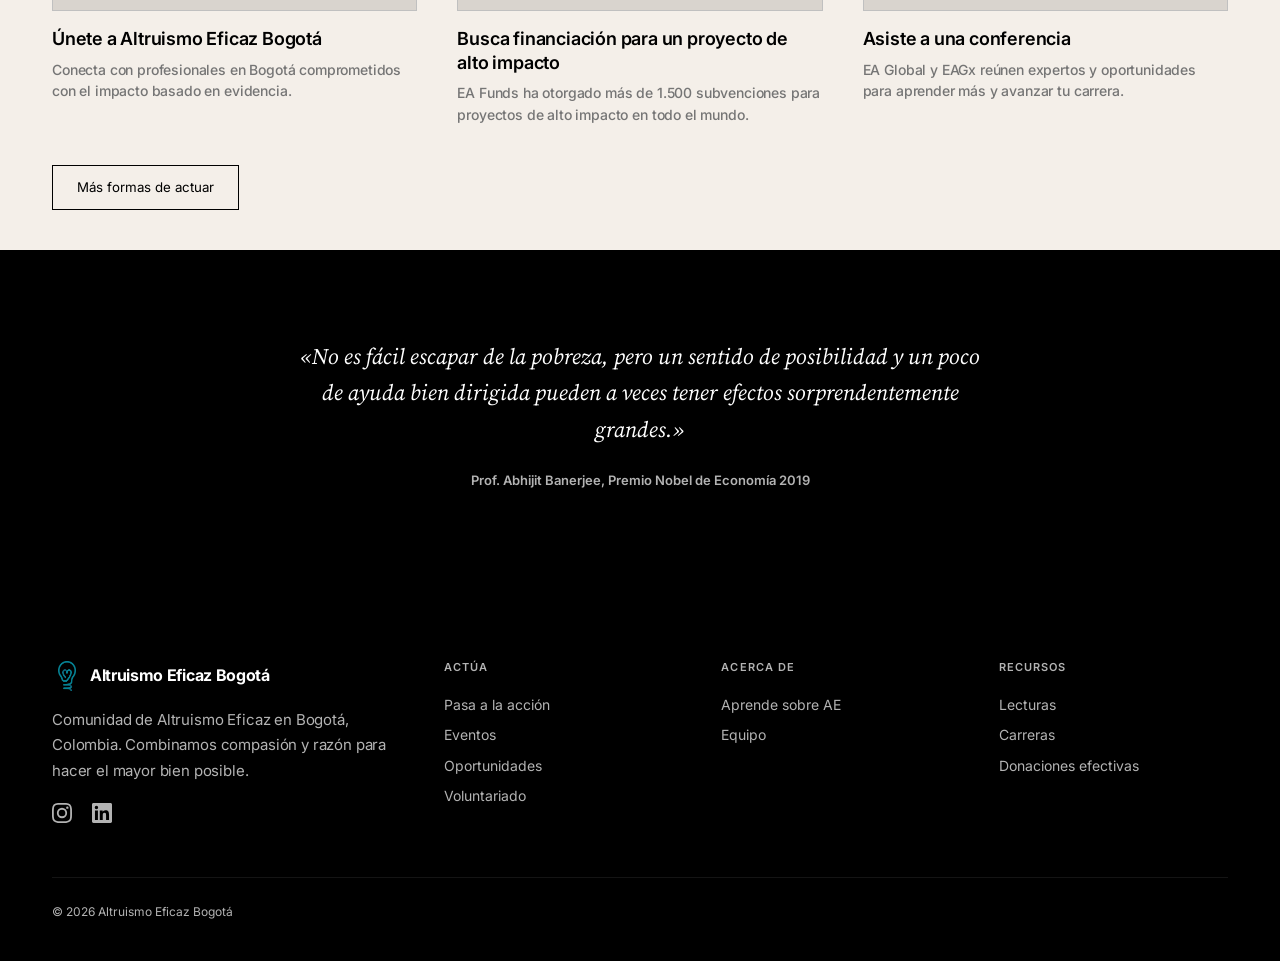
==== commit 2461299d: "Rename ACTRA/GRANA stats, move them to end of Colombia cards" ====
--- a/index.html
+++ b/index.html
@@ -281,15 +281,6 @@
           </div>
         </a>
 
-        <a href="https://actra.ngo/" class="impact-card impact-card-light">
-          <div class="impact-card-img"><img src="img/impact-actra.jpg" alt="ACTRA" loading="lazy"></div>
-          <div class="impact-card-body">
-            <span class="impact-stat">4×</span>
-            <h4><span data-lang="es">La tasa de homicidios en Colombia supera 4 veces el promedio mundial. ACTRA es la primera organización en escalar terapia cognitivo-conductual para prevención del crimen en América Latina.</span><span data-lang="en">Colombia's homicide rate is 4x the global average. ACTRA is the first organization to scale cognitive behavioral therapy for crime prevention in Latin America.</span></h4>
-            <span class="impact-org">ACTRA</span>
-          </div>
-        </a>
-
         <a href="https://sinergiaanimal.org/" class="impact-card impact-card-light">
           <div class="impact-card-img"><img src="img/impact-sinergia.jpg" alt="Sinergia Animal" loading="lazy"></div>
           <div class="impact-card-body">
@@ -308,21 +299,30 @@
           </div>
         </a>
 
-        <a href="https://grana-org.lovable.app/" class="impact-card impact-card-light">
-          <div class="impact-card-img"><img src="img/impact-grana.jpg" alt="GRANA" loading="lazy"></div>
-          <div class="impact-card-body">
-            <span class="impact-stat">Ley 2460</span>
-            <h4><span data-lang="es">Primera organización en llevar una intervención de salud mental basada en evidencia a colegios públicos colombianos mediante docentes, respaldada por la ley que exige bienestar emocional escolar (2026).</span><span data-lang="en">First organization to bring an evidence-based mental health intervention to Colombian public schools via teachers, backed by the 2026 law mandating school emotional wellbeing.</span></h4>
-            <span class="impact-org">GRANA</span>
-          </div>
-        </a>
-
         <a href="https://www.orcg.info" class="impact-card impact-card-light">
           <div class="impact-card-img"><img src="img/impact-orcg.jpg" alt="ORCG" loading="lazy"></div>
           <div class="impact-card-body">
             <span class="impact-stat">4 países</span>
             <h4><span data-lang="es">Asesoró a Colombia, España, Chile y Costa Rica en la implementación del Marco de la OCDE para la gestión de riesgos críticos emergentes.</span><span data-lang="en">Advised Colombia, Spain, Chile, and Costa Rica on implementing the OECD Framework for Managing Emerging Critical Risks.</span></h4>
             <span class="impact-org">ORCG</span>
+          </div>
+        </a>
+
+        <a href="https://actra.ngo/" class="impact-card impact-card-light">
+          <div class="impact-card-img"><img src="img/impact-actra.jpg" alt="ACTRA" loading="lazy"></div>
+          <div class="impact-card-body">
+            <span class="impact-stat">1ª en LATAM</span>
+            <h4><span data-lang="es">La tasa de homicidios en Colombia supera 4 veces el promedio mundial. ACTRA es la primera organización en escalar terapia cognitivo-conductual para prevención del crimen en América Latina.</span><span data-lang="en">Colombia's homicide rate is 4x the global average. ACTRA is the first organization to scale cognitive behavioral therapy for crime prevention in Latin America.</span></h4>
+            <span class="impact-org">ACTRA</span>
+          </div>
+        </a>
+
+        <a href="https://grana-org.lovable.app/" class="impact-card impact-card-light">
+          <div class="impact-card-img"><img src="img/impact-grana.jpg" alt="GRANA" loading="lazy"></div>
+          <div class="impact-card-body">
+            <span class="impact-stat">1ª en Colombia</span>
+            <h4><span data-lang="es">Primera organización en llevar una intervención de salud mental basada en evidencia a colegios públicos colombianos mediante docentes, respaldada por la ley que exige bienestar emocional escolar (2026).</span><span data-lang="en">First organization to bring an evidence-based mental health intervention to Colombian public schools via teachers, backed by the 2026 law mandating school emotional wellbeing.</span></h4>
+            <span class="impact-org">GRANA</span>
           </div>
         </a>
 
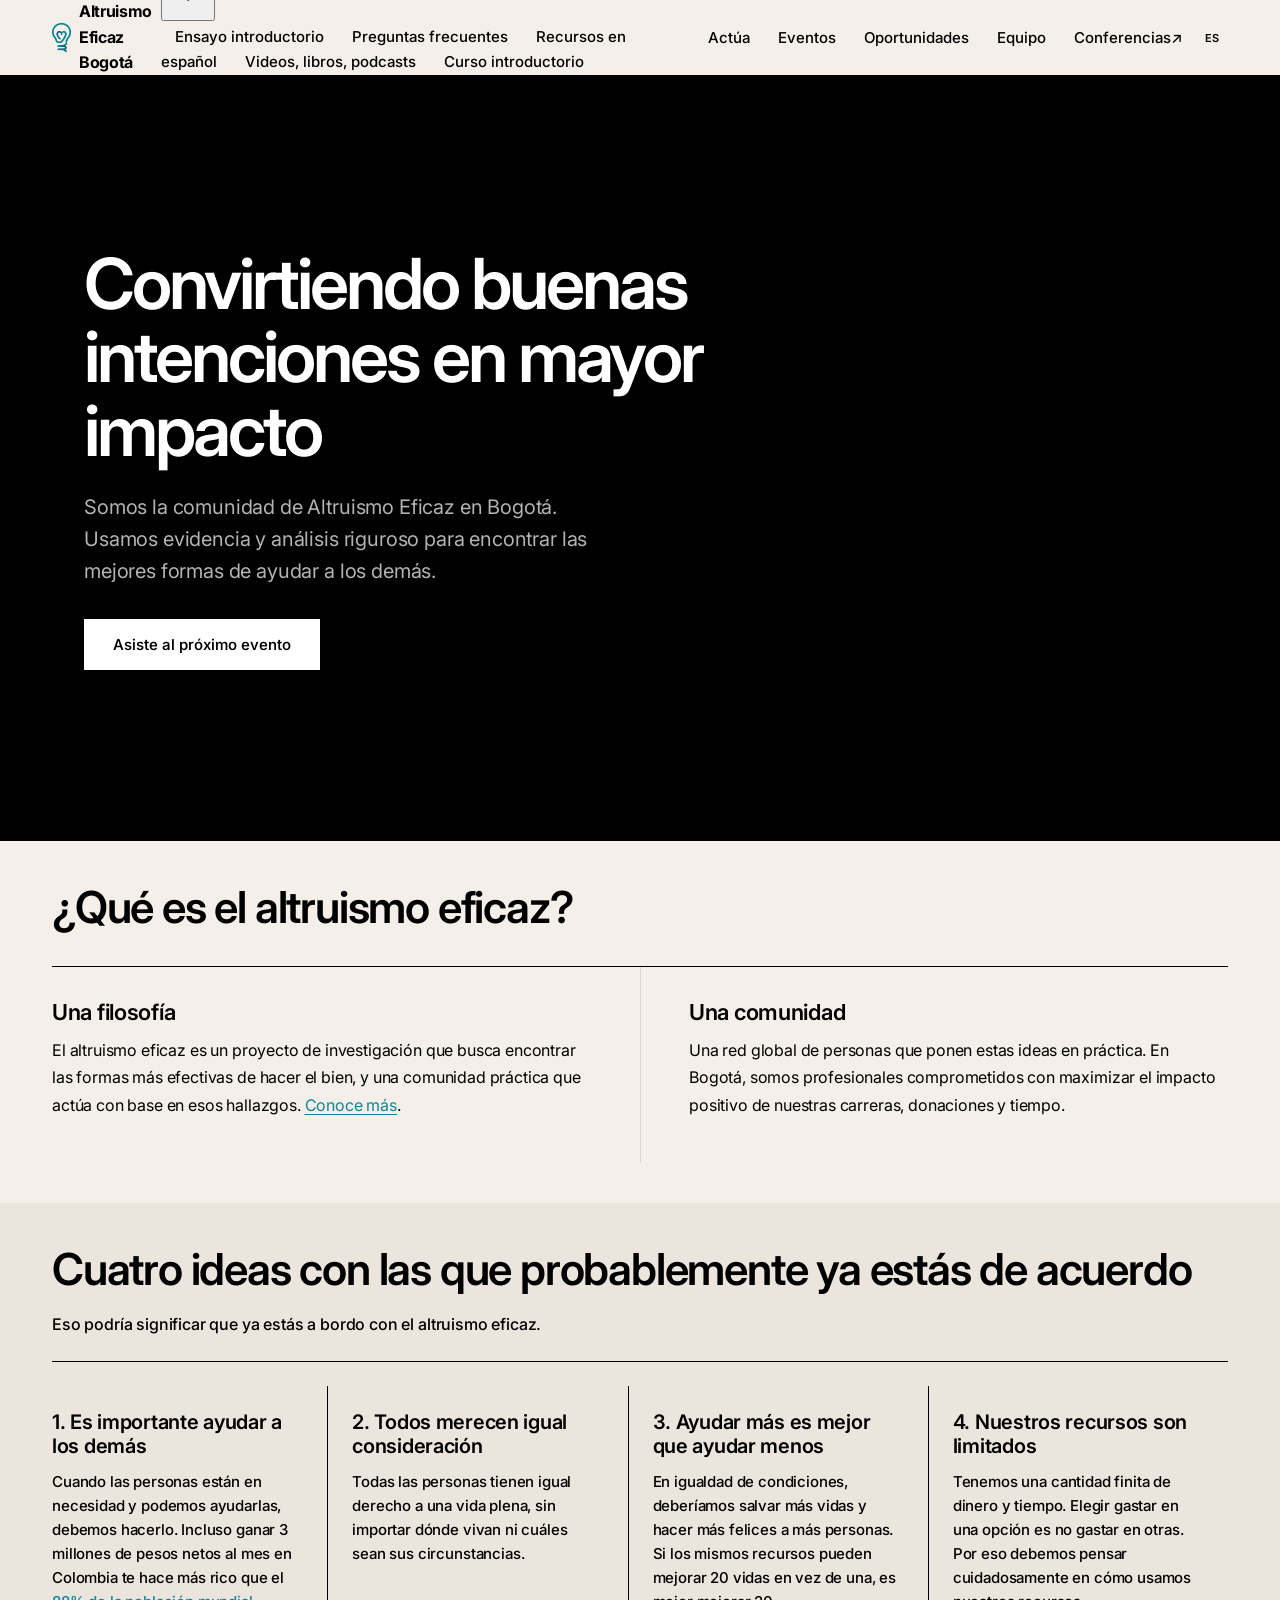
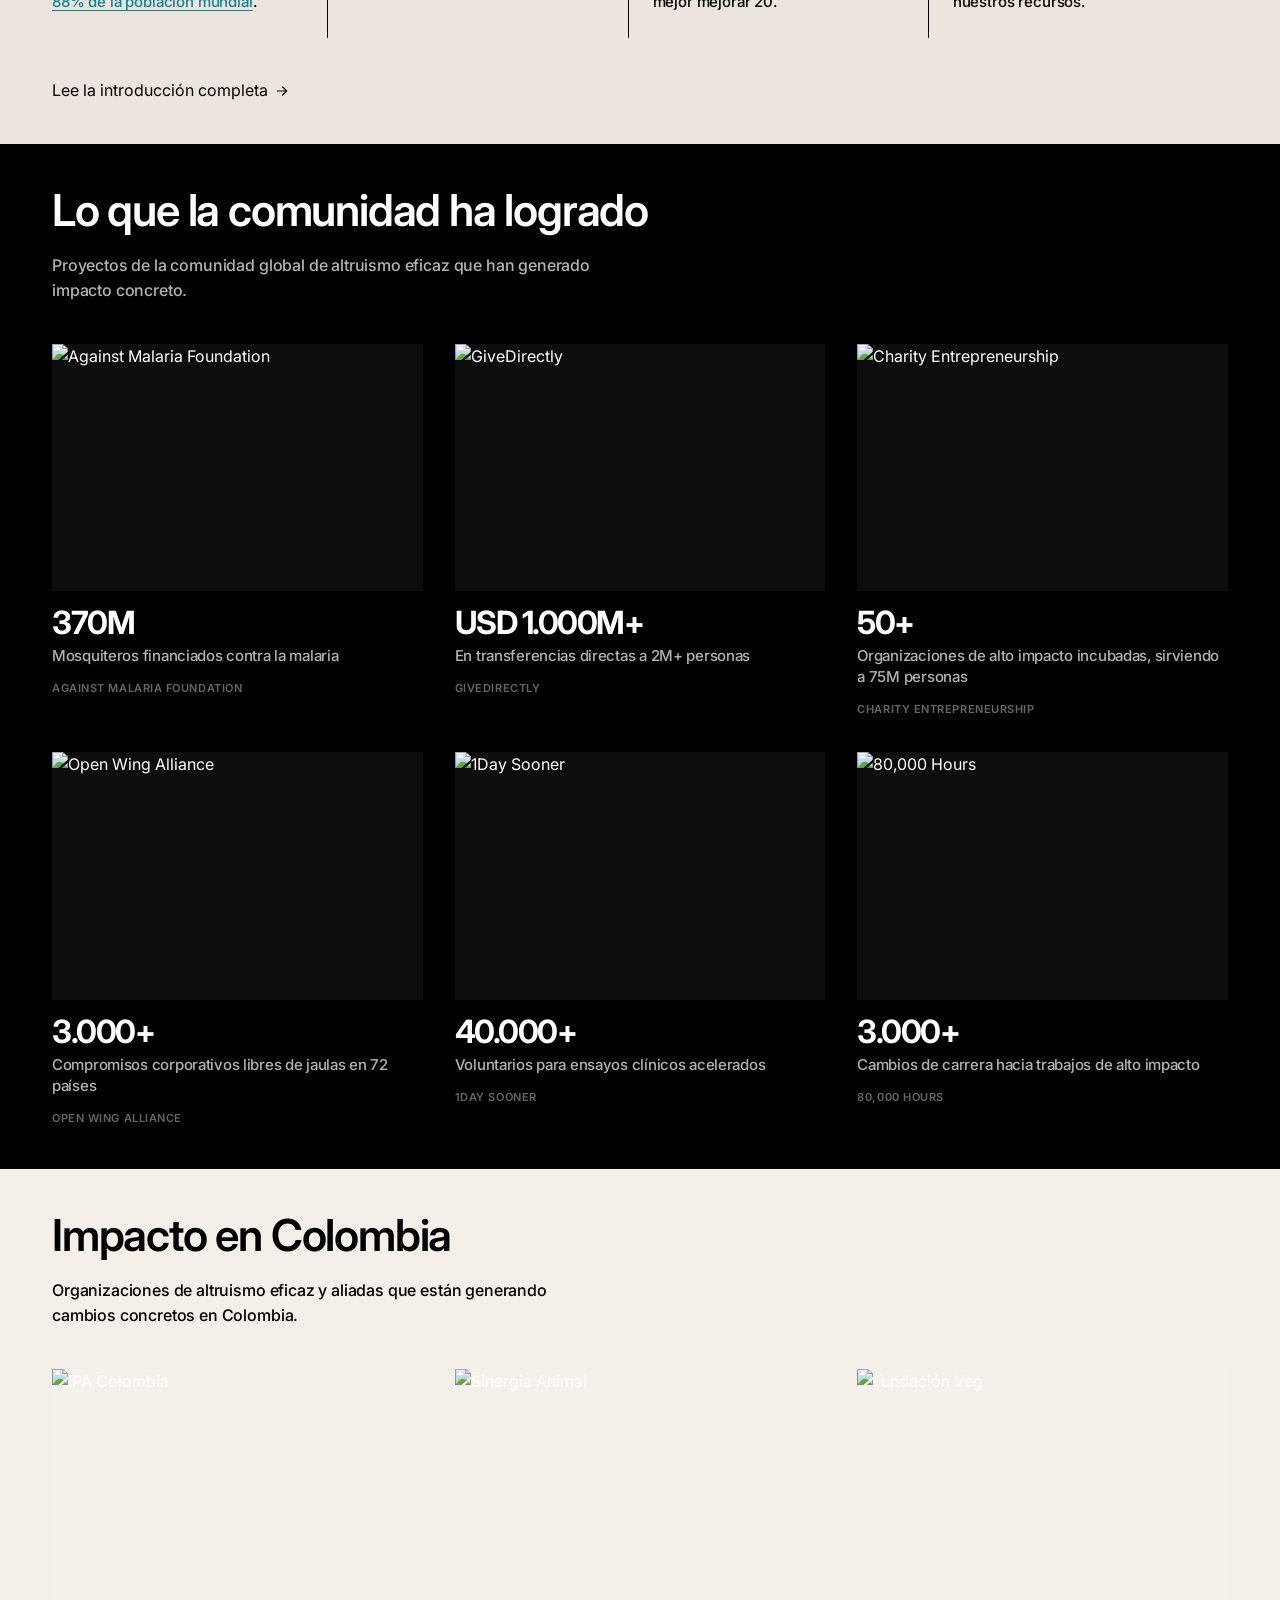
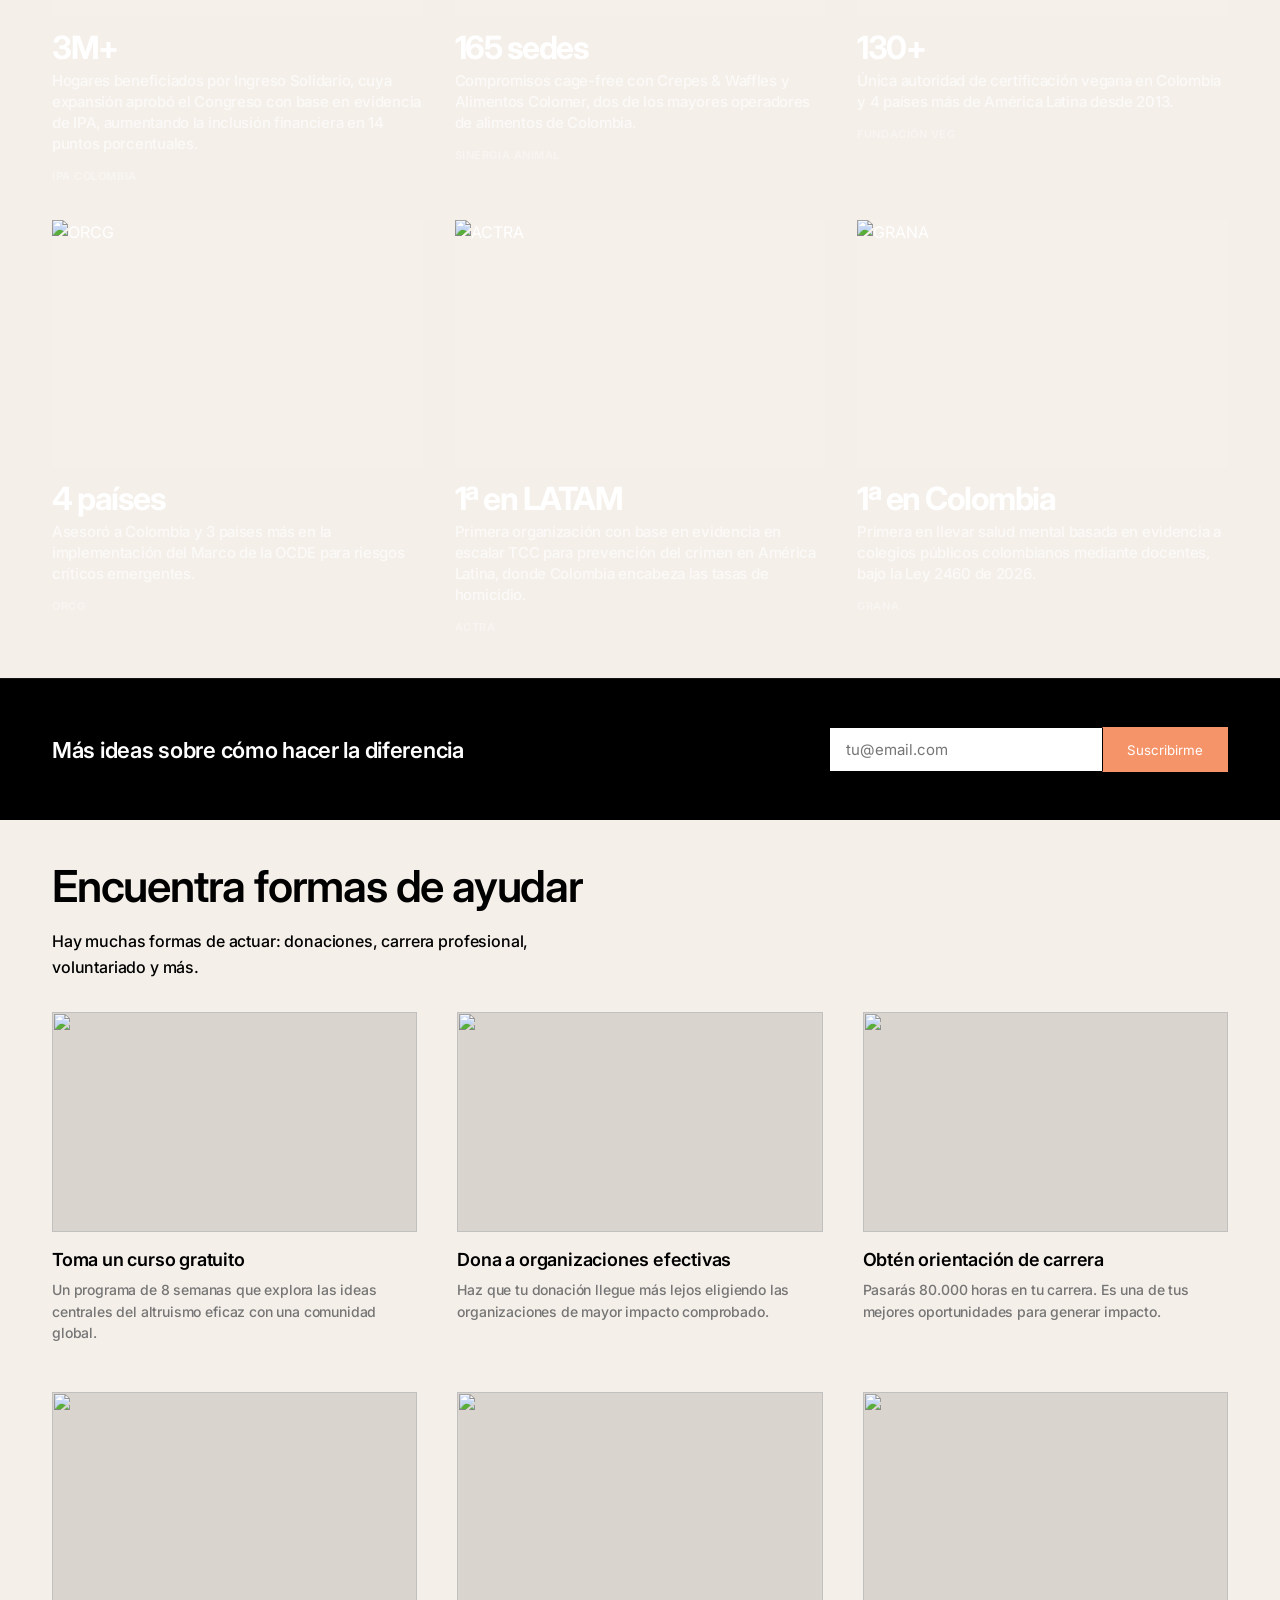
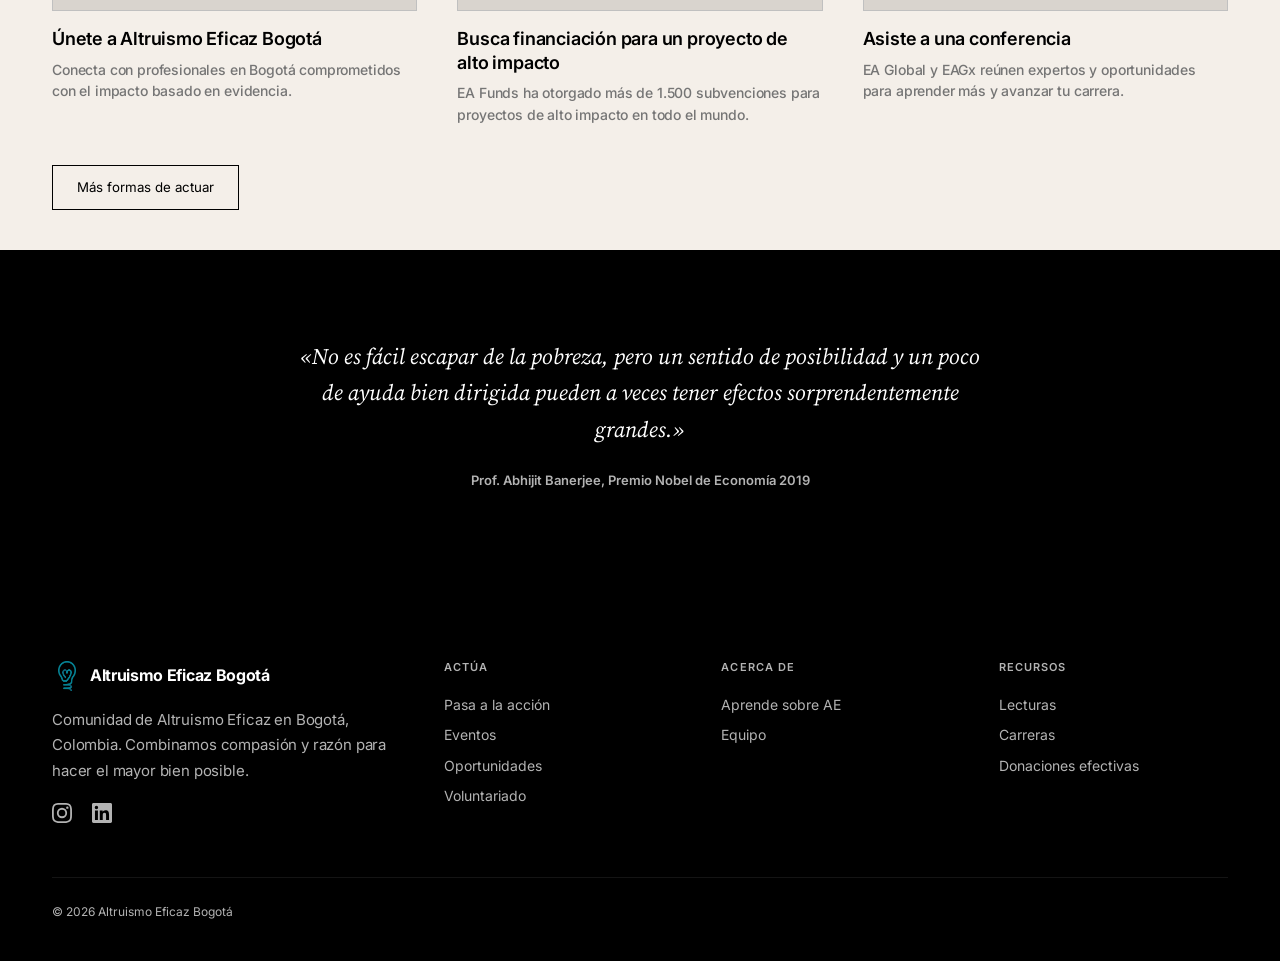
==== commit 3db1663e: "Concise card texts, add evidence framing to ACTRA" ====
--- a/index.html
+++ b/index.html
@@ -276,7 +276,7 @@
           <div class="impact-card-img"><img src="img/impact-ipa.jpg" alt="IPA Colombia" loading="lazy"></div>
           <div class="impact-card-body">
             <span class="impact-stat">3M+</span>
-            <h4><span data-lang="es">Hogares beneficiados por la expansión de Ingreso Solidario: la apertura de cuentas bancarias aumentó 14 puntos porcentuales. Expansión aprobada por el Congreso con base en evidencia generada por IPA.</span><span data-lang="en">Households benefited by the Ingreso Solidario expansion: bank account ownership increased by 14 percentage points. Expansion approved by Congress based on evidence generated by IPA.</span></h4>
+            <h4><span data-lang="es">Hogares beneficiados por Ingreso Solidario, cuya expansión aprobó el Congreso con base en evidencia de IPA, aumentando la inclusión financiera en 14 puntos porcentuales.</span><span data-lang="en">Households benefited by Ingreso Solidario, whose expansion Congress approved based on IPA evidence, increasing financial inclusion by 14 percentage points.</span></h4>
             <span class="impact-org">IPA Colombia</span>
           </div>
         </a>
@@ -285,7 +285,7 @@
           <div class="impact-card-img"><img src="img/impact-sinergia.jpg" alt="Sinergia Animal" loading="lazy"></div>
           <div class="impact-card-body">
             <span class="impact-stat">165 sedes</span>
-            <h4><span data-lang="es">Compromisos de huevos libres de jaula conseguidos con Crepes &amp; Waffles y Alimentos Colomer, dos de los operadores de alimentos más grandes de Colombia.</span><span data-lang="en">Cage-free egg commitments secured from Crepes &amp; Waffles and Alimentos Colomer, two of Colombia's largest food service operators.</span></h4>
+            <h4><span data-lang="es">Compromisos cage-free con Crepes &amp; Waffles y Alimentos Colomer, dos de los mayores operadores de alimentos de Colombia.</span><span data-lang="en">Cage-free commitments secured from Crepes &amp; Waffles and Alimentos Colomer, two of Colombia's largest food operators.</span></h4>
             <span class="impact-org">Sinergia Animal</span>
           </div>
         </a>
@@ -294,7 +294,7 @@
           <div class="impact-card-img"><img src="img/impact-veg.jpg" alt="Fundación Veg" loading="lazy"></div>
           <div class="impact-card-body">
             <span class="impact-stat">130+</span>
-            <h4><span data-lang="es">Empresas licenciadas con V-Label: única autoridad de certificación vegana en Colombia y representante oficial en 4 países más de América Latina, desde 2013.</span><span data-lang="en">Companies licensed with V-Label: the only vegan certification authority in Colombia and official representative in 4 other Latin American countries, since 2013.</span></h4>
+            <h4><span data-lang="es">Única autoridad de certificación vegana en Colombia y 4 países más de América Latina desde 2013.</span><span data-lang="en">The only vegan certification authority in Colombia and 4 other Latin American countries since 2013.</span></h4>
             <span class="impact-org">Fundación Veg</span>
           </div>
         </a>
@@ -303,7 +303,7 @@
           <div class="impact-card-img"><img src="img/impact-orcg.jpg" alt="ORCG" loading="lazy"></div>
           <div class="impact-card-body">
             <span class="impact-stat">4 países</span>
-            <h4><span data-lang="es">Asesoró a Colombia, España, Chile y Costa Rica en la implementación del Marco de la OCDE para la gestión de riesgos críticos emergentes.</span><span data-lang="en">Advised Colombia, Spain, Chile, and Costa Rica on implementing the OECD Framework for Managing Emerging Critical Risks.</span></h4>
+            <h4><span data-lang="es">Asesoró a Colombia y 3 países más en la implementación del Marco de la OCDE para riesgos críticos emergentes.</span><span data-lang="en">Advised Colombia and 3 other countries on implementing the OECD Framework for Managing Emerging Critical Risks.</span></h4>
             <span class="impact-org">ORCG</span>
           </div>
         </a>
@@ -312,7 +312,7 @@
           <div class="impact-card-img"><img src="img/impact-actra.jpg" alt="ACTRA" loading="lazy"></div>
           <div class="impact-card-body">
             <span class="impact-stat">1ª en LATAM</span>
-            <h4><span data-lang="es">La tasa de homicidios en Colombia supera 4 veces el promedio mundial. ACTRA es la primera organización en escalar terapia cognitivo-conductual para prevención del crimen en América Latina.</span><span data-lang="en">Colombia's homicide rate is 4x the global average. ACTRA is the first organization to scale cognitive behavioral therapy for crime prevention in Latin America.</span></h4>
+            <h4><span data-lang="es">Primera organización con base en evidencia en escalar TCC para prevención del crimen en América Latina, donde Colombia encabeza las tasas de homicidio.</span><span data-lang="en">First evidence-based organization to scale CBT for crime prevention in Latin America, where Colombia leads in homicide rates.</span></h4>
             <span class="impact-org">ACTRA</span>
           </div>
         </a>
@@ -321,7 +321,7 @@
           <div class="impact-card-img"><img src="img/impact-grana.jpg" alt="GRANA" loading="lazy"></div>
           <div class="impact-card-body">
             <span class="impact-stat">1ª en Colombia</span>
-            <h4><span data-lang="es">Primera organización en llevar una intervención de salud mental basada en evidencia a colegios públicos colombianos mediante docentes, respaldada por la ley que exige bienestar emocional escolar (2026).</span><span data-lang="en">First organization to bring an evidence-based mental health intervention to Colombian public schools via teachers, backed by the 2026 law mandating school emotional wellbeing.</span></h4>
+            <h4><span data-lang="es">Primera en llevar salud mental basada en evidencia a colegios públicos colombianos mediante docentes, bajo la Ley 2460 de 2026.</span><span data-lang="en">First to bring evidence-based mental health to Colombian public schools via teachers, under Law 2460 of 2026.</span></h4>
             <span class="impact-org">GRANA</span>
           </div>
         </a>
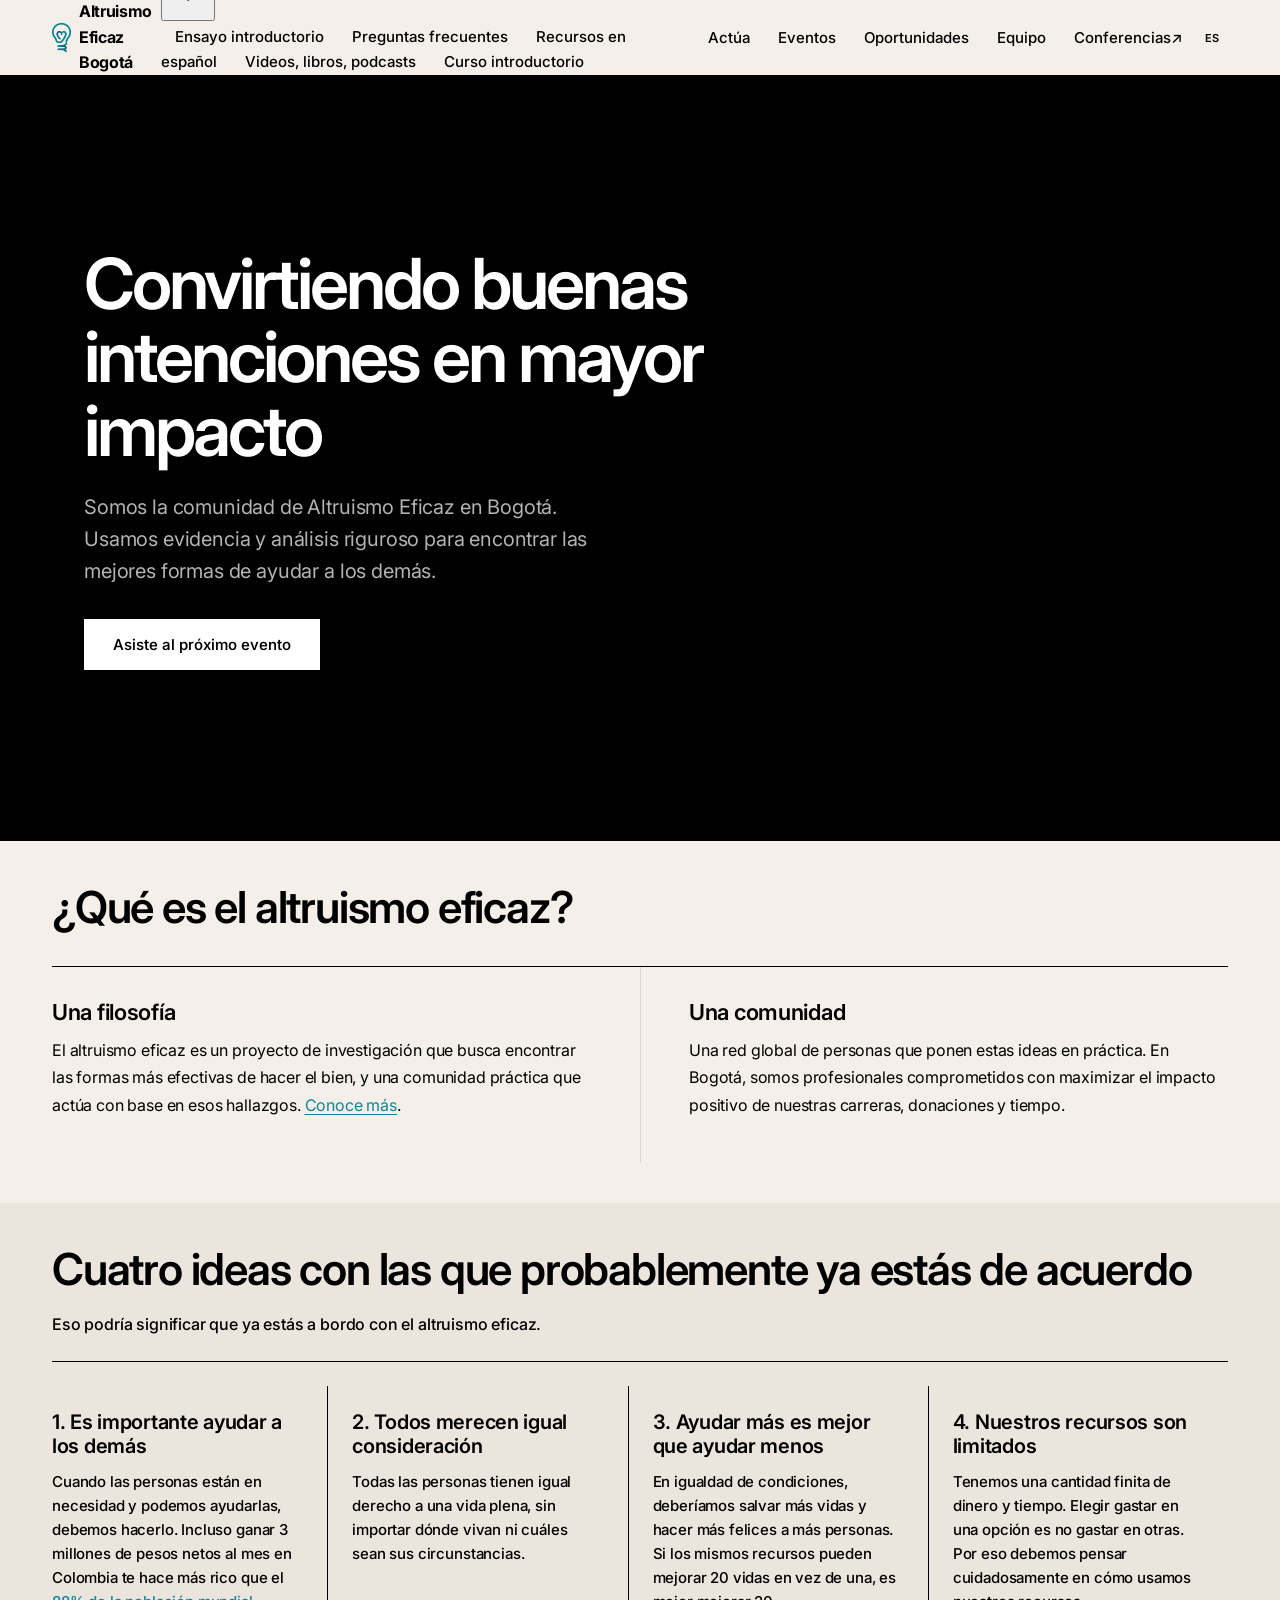
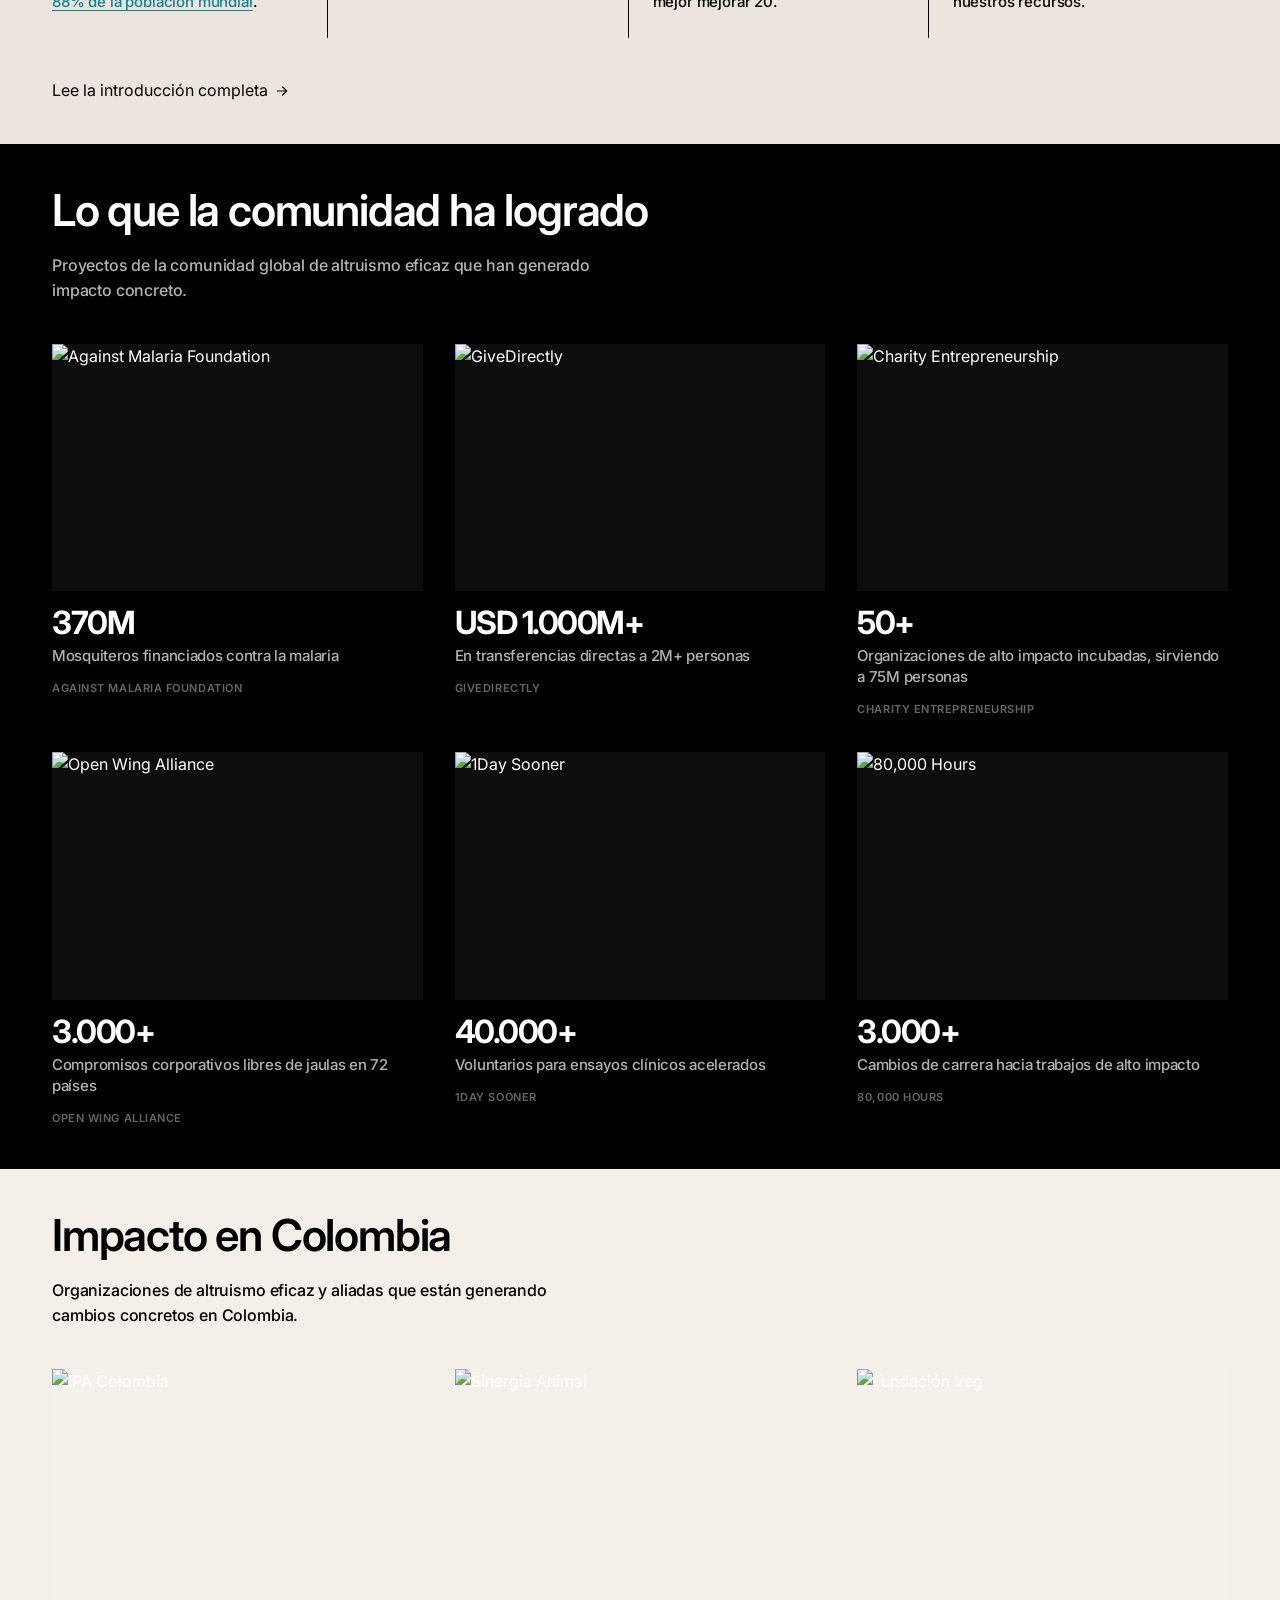
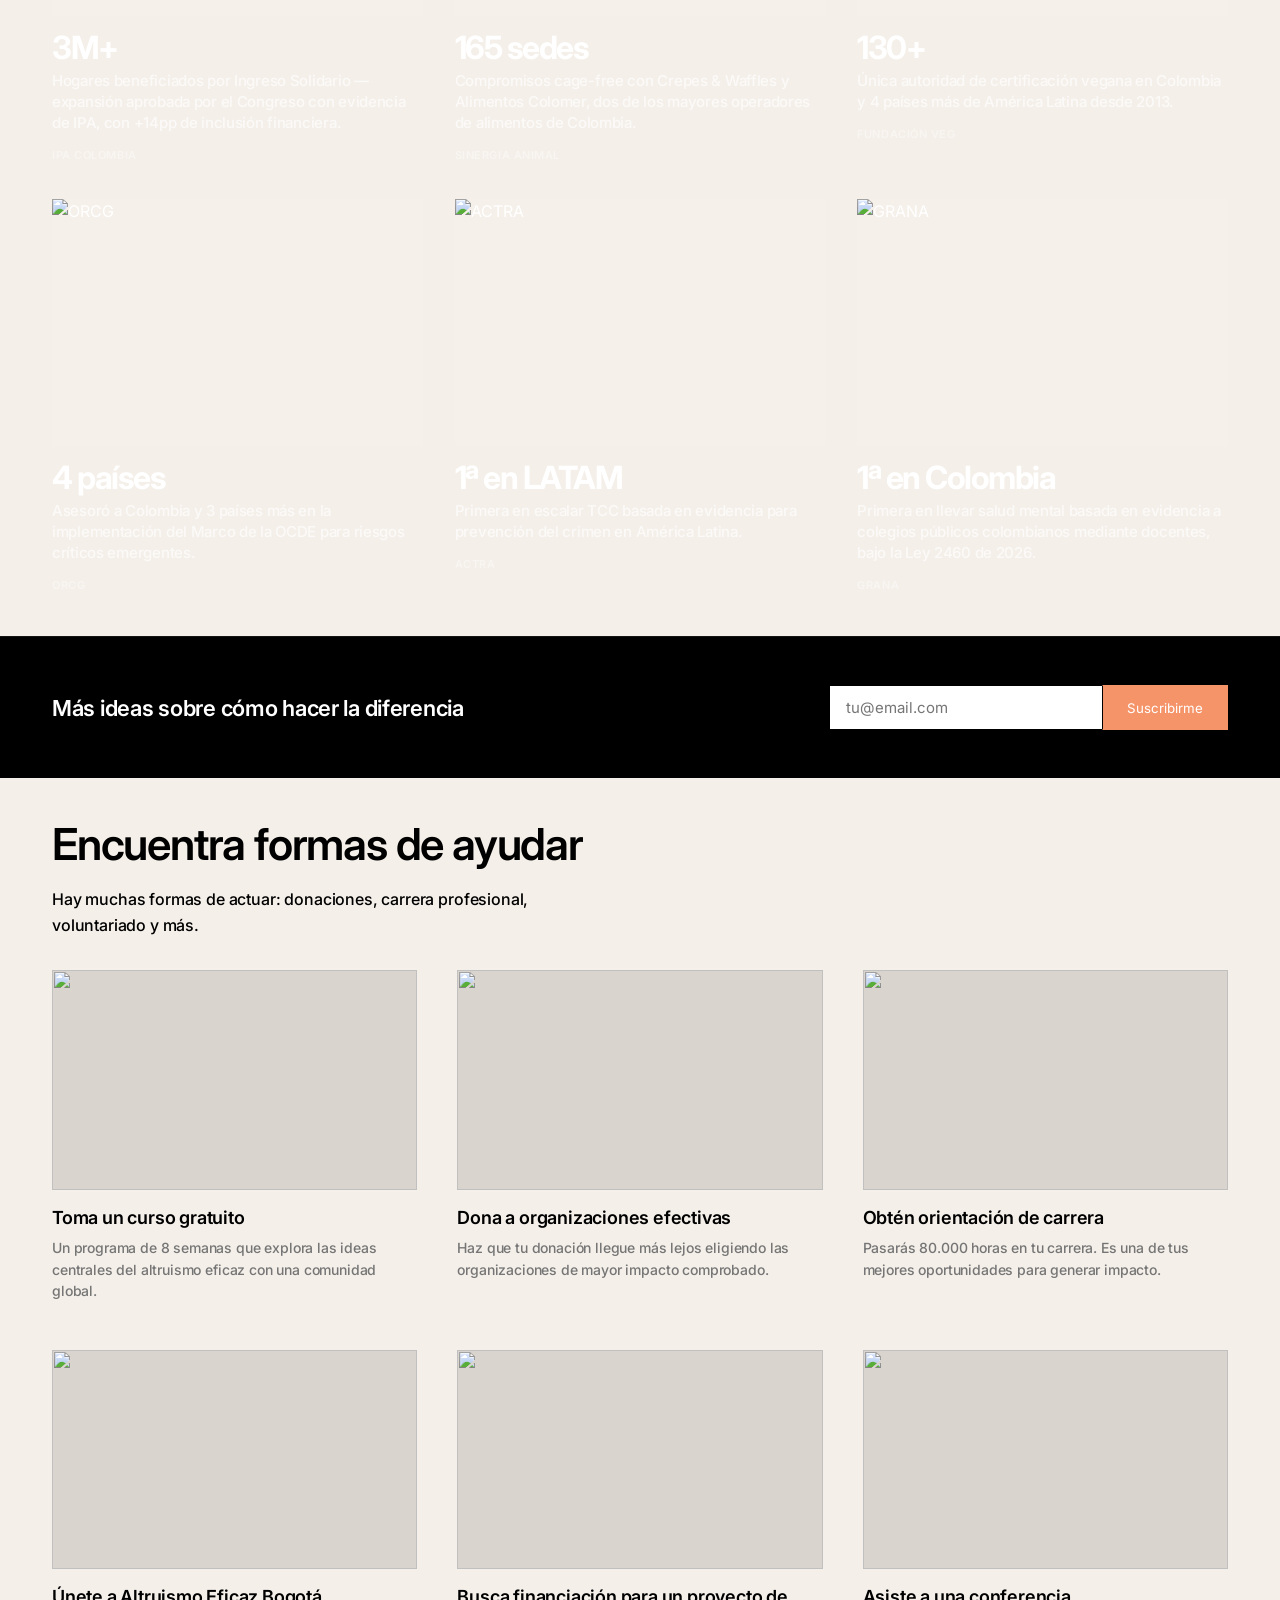
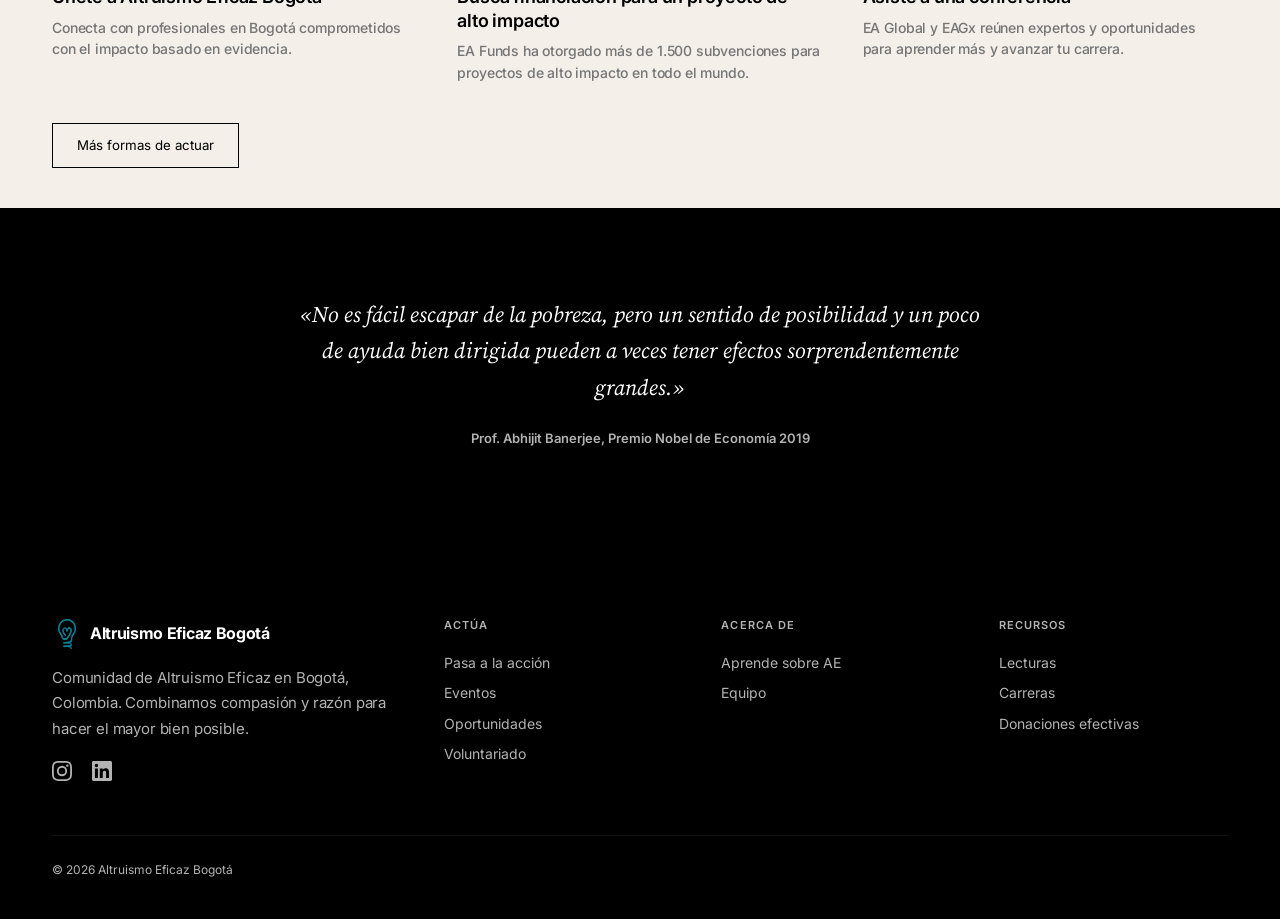
==== commit 9528f7be: "More concise IPA and ACTRA card texts" ====
--- a/index.html
+++ b/index.html
@@ -276,7 +276,7 @@
           <div class="impact-card-img"><img src="img/impact-ipa.jpg" alt="IPA Colombia" loading="lazy"></div>
           <div class="impact-card-body">
             <span class="impact-stat">3M+</span>
-            <h4><span data-lang="es">Hogares beneficiados por Ingreso Solidario, cuya expansión aprobó el Congreso con base en evidencia de IPA, aumentando la inclusión financiera en 14 puntos porcentuales.</span><span data-lang="en">Households benefited by Ingreso Solidario, whose expansion Congress approved based on IPA evidence, increasing financial inclusion by 14 percentage points.</span></h4>
+            <h4><span data-lang="es">Hogares beneficiados por Ingreso Solidario — expansión aprobada por el Congreso con evidencia de IPA, con +14pp de inclusión financiera.</span><span data-lang="en">Households benefited by Ingreso Solidario — expansion approved by Congress based on IPA evidence, with +14pp in financial inclusion.</span></h4>
             <span class="impact-org">IPA Colombia</span>
           </div>
         </a>
@@ -312,7 +312,7 @@
           <div class="impact-card-img"><img src="img/impact-actra.jpg" alt="ACTRA" loading="lazy"></div>
           <div class="impact-card-body">
             <span class="impact-stat">1ª en LATAM</span>
-            <h4><span data-lang="es">Primera organización con base en evidencia en escalar TCC para prevención del crimen en América Latina, donde Colombia encabeza las tasas de homicidio.</span><span data-lang="en">First evidence-based organization to scale CBT for crime prevention in Latin America, where Colombia leads in homicide rates.</span></h4>
+            <h4><span data-lang="es">Primera en escalar TCC basada en evidencia para prevención del crimen en América Latina.</span><span data-lang="en">First to scale evidence-based CBT for crime prevention in Latin America.</span></h4>
             <span class="impact-org">ACTRA</span>
           </div>
         </a>
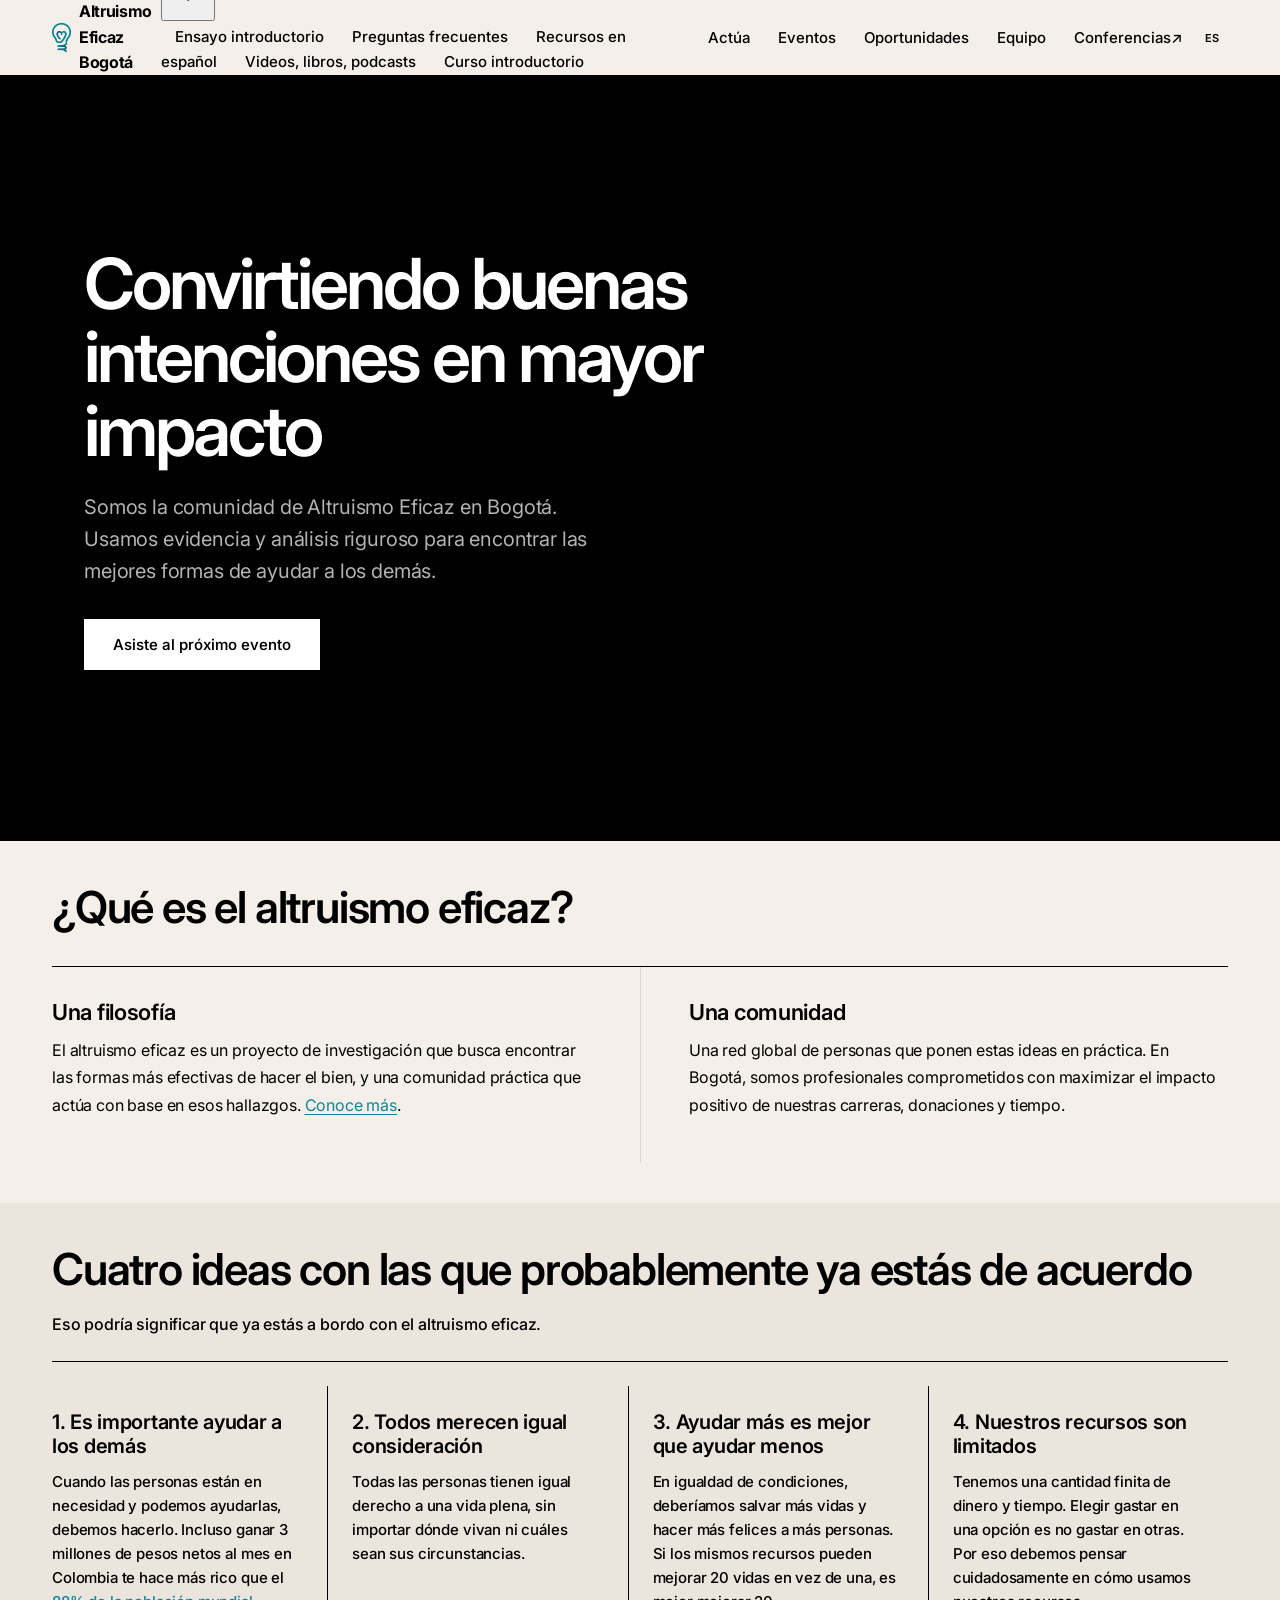
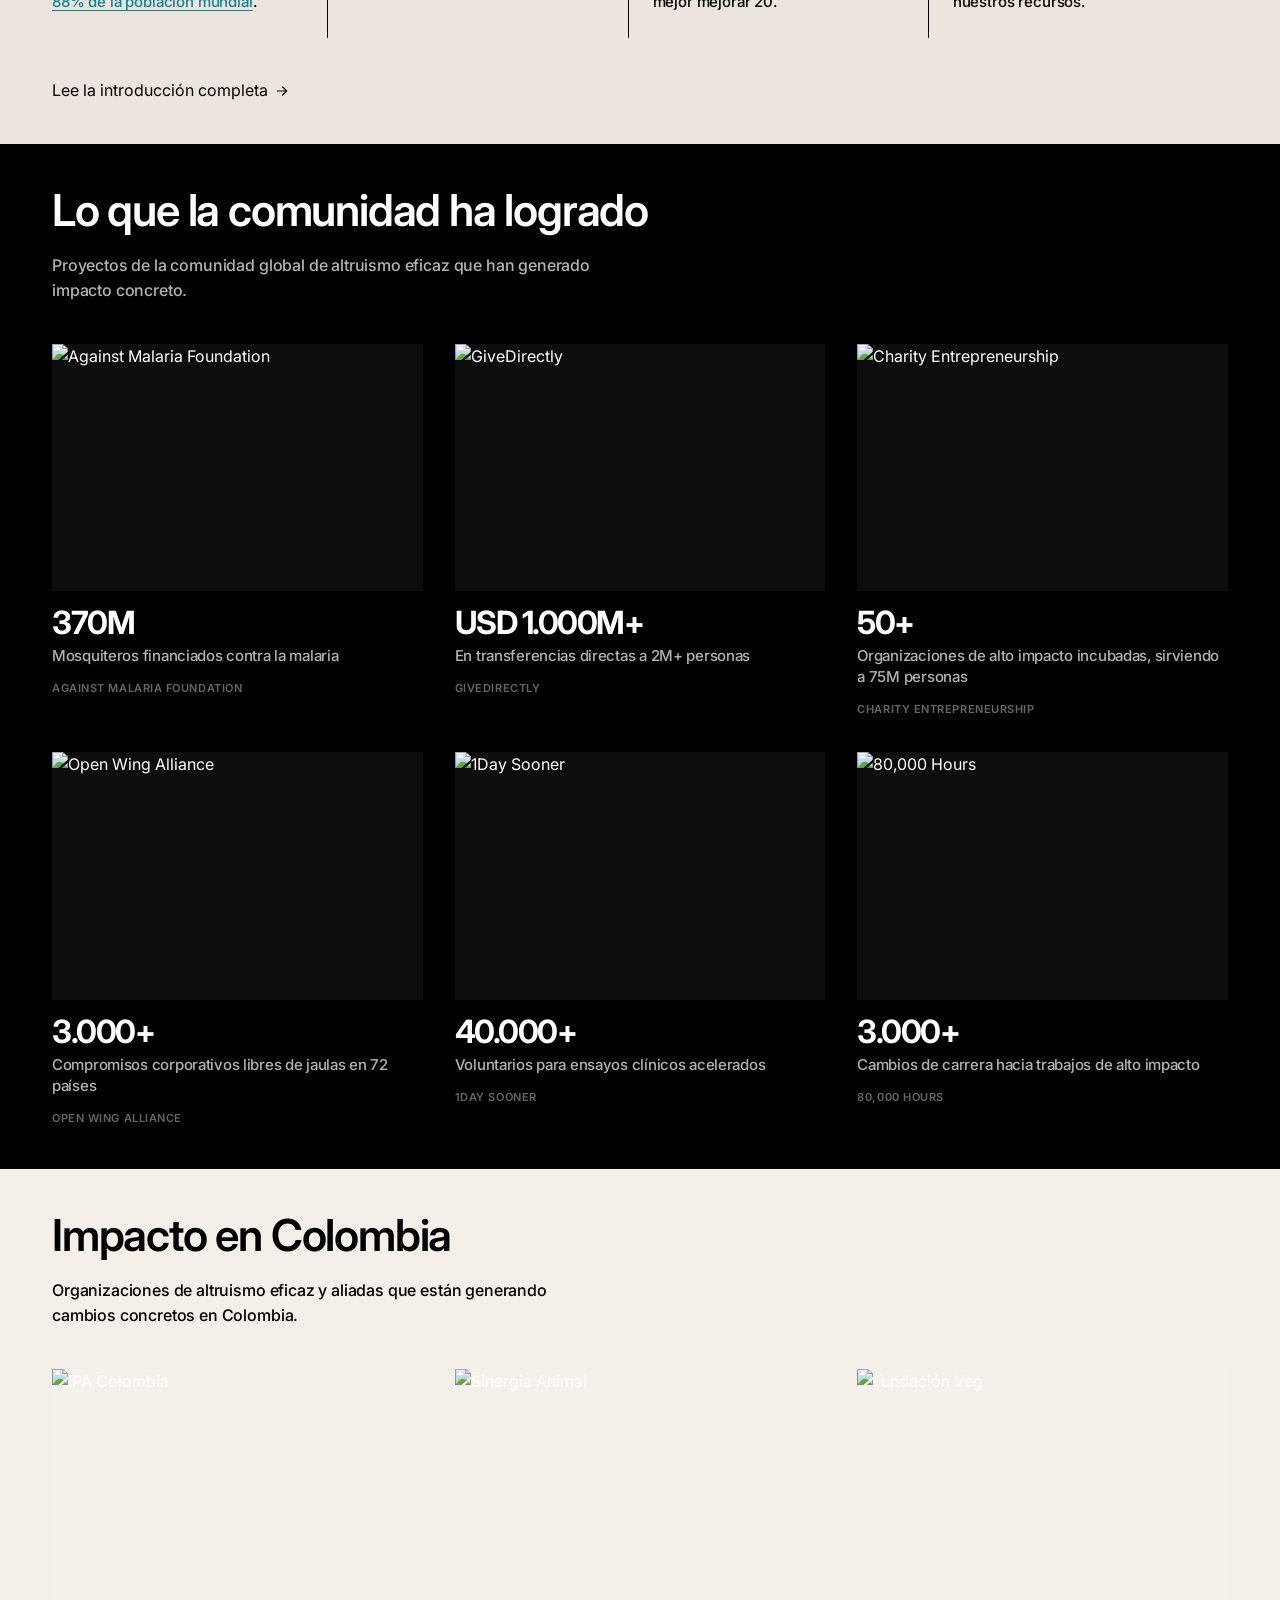
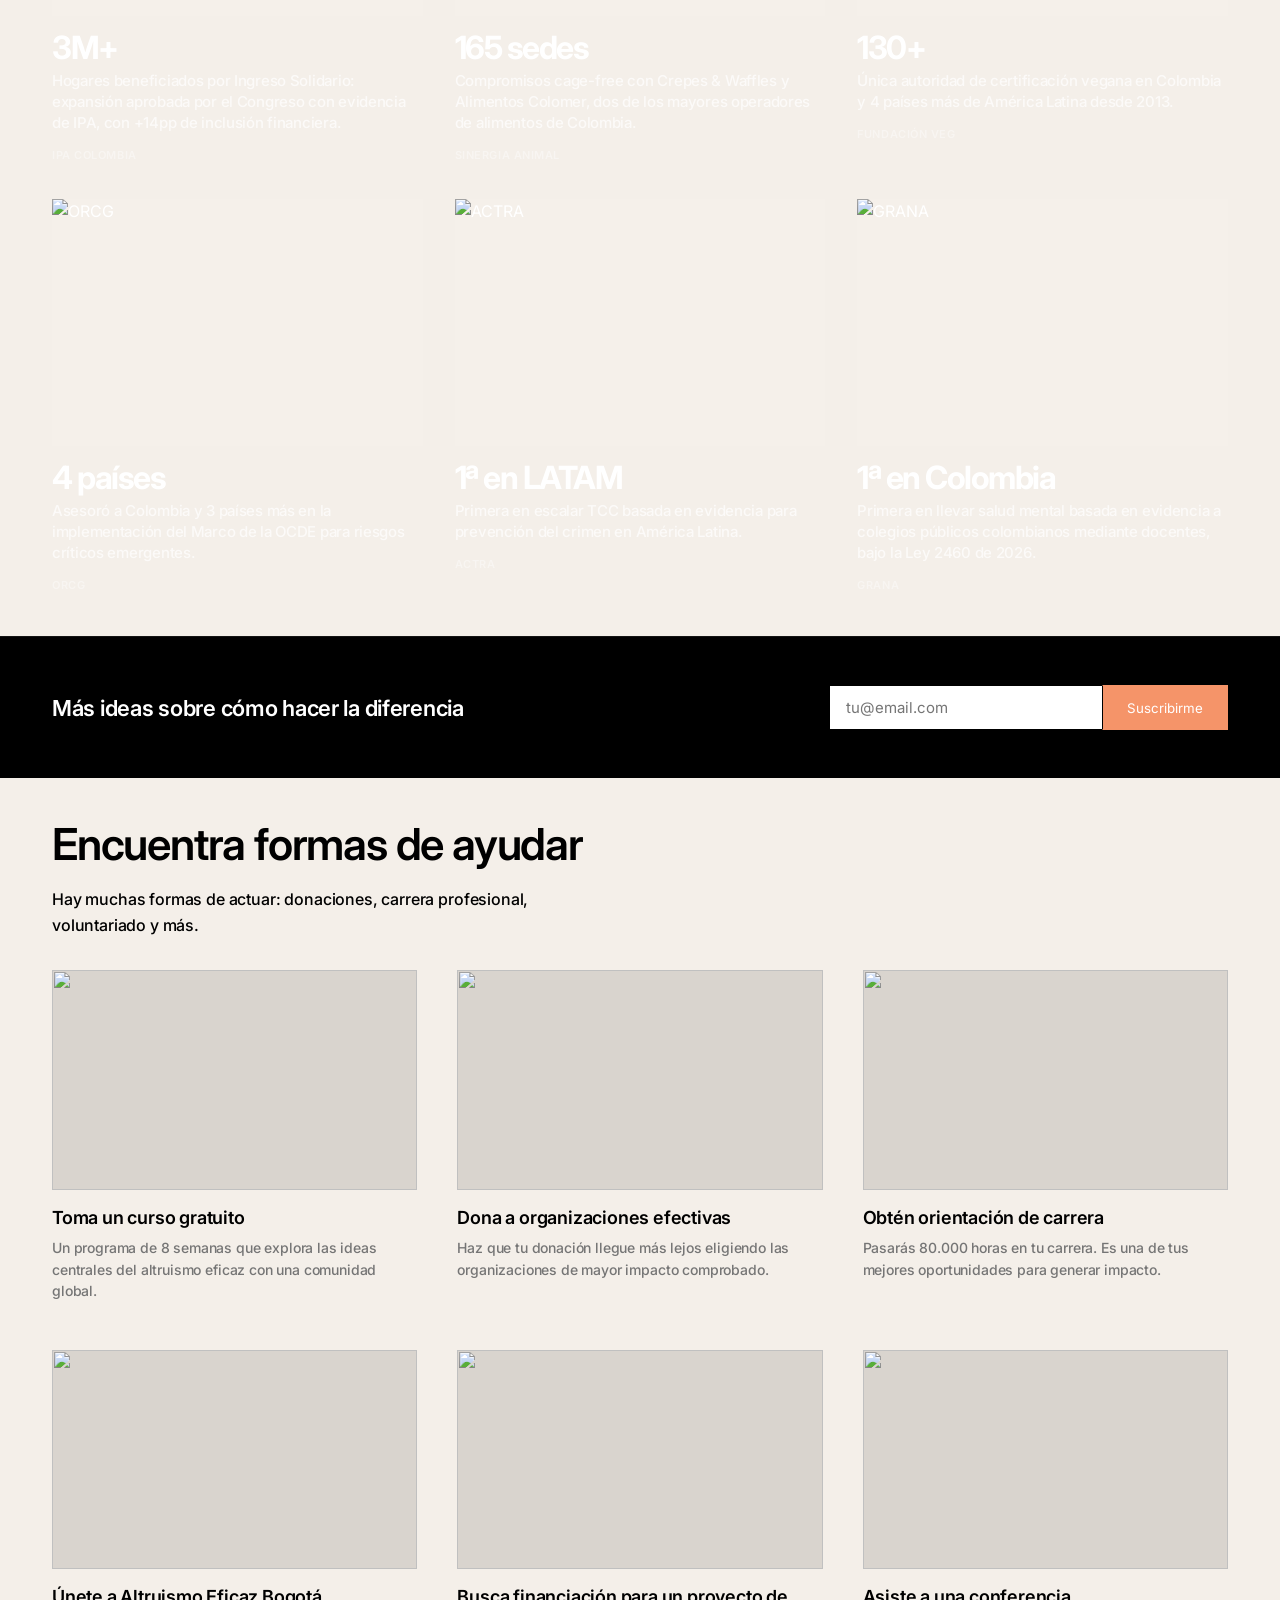
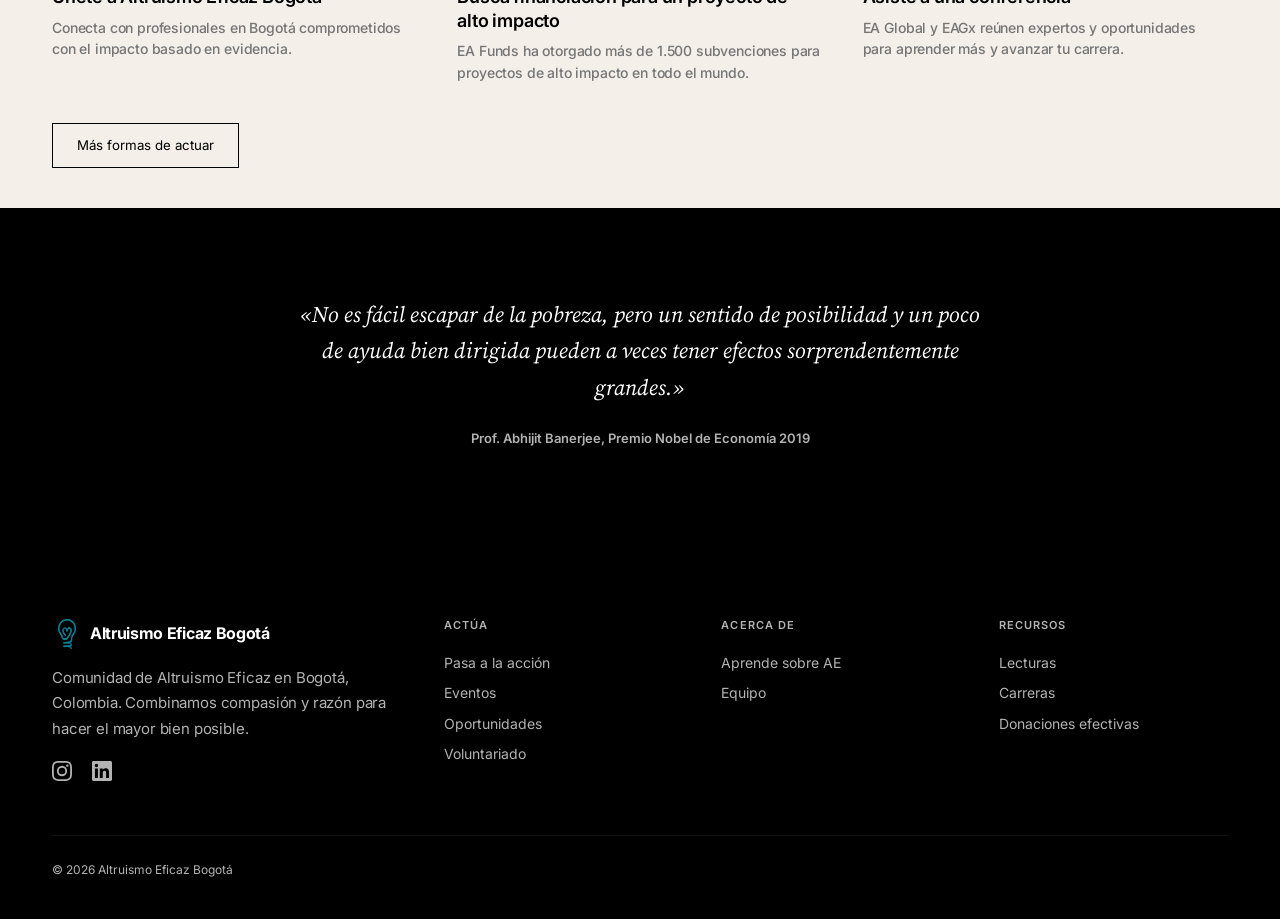
==== commit c78e189d: "Replace em dash with colon in IPA card" ====
--- a/index.html
+++ b/index.html
@@ -276,7 +276,7 @@
           <div class="impact-card-img"><img src="img/impact-ipa.jpg" alt="IPA Colombia" loading="lazy"></div>
           <div class="impact-card-body">
             <span class="impact-stat">3M+</span>
-            <h4><span data-lang="es">Hogares beneficiados por Ingreso Solidario — expansión aprobada por el Congreso con evidencia de IPA, con +14pp de inclusión financiera.</span><span data-lang="en">Households benefited by Ingreso Solidario — expansion approved by Congress based on IPA evidence, with +14pp in financial inclusion.</span></h4>
+            <h4><span data-lang="es">Hogares beneficiados por Ingreso Solidario: expansión aprobada por el Congreso con evidencia de IPA, con +14pp de inclusión financiera.</span><span data-lang="en">Households benefited by Ingreso Solidario: expansion approved by Congress based on IPA evidence, with +14pp in financial inclusion.</span></h4>
             <span class="impact-org">IPA Colombia</span>
           </div>
         </a>
